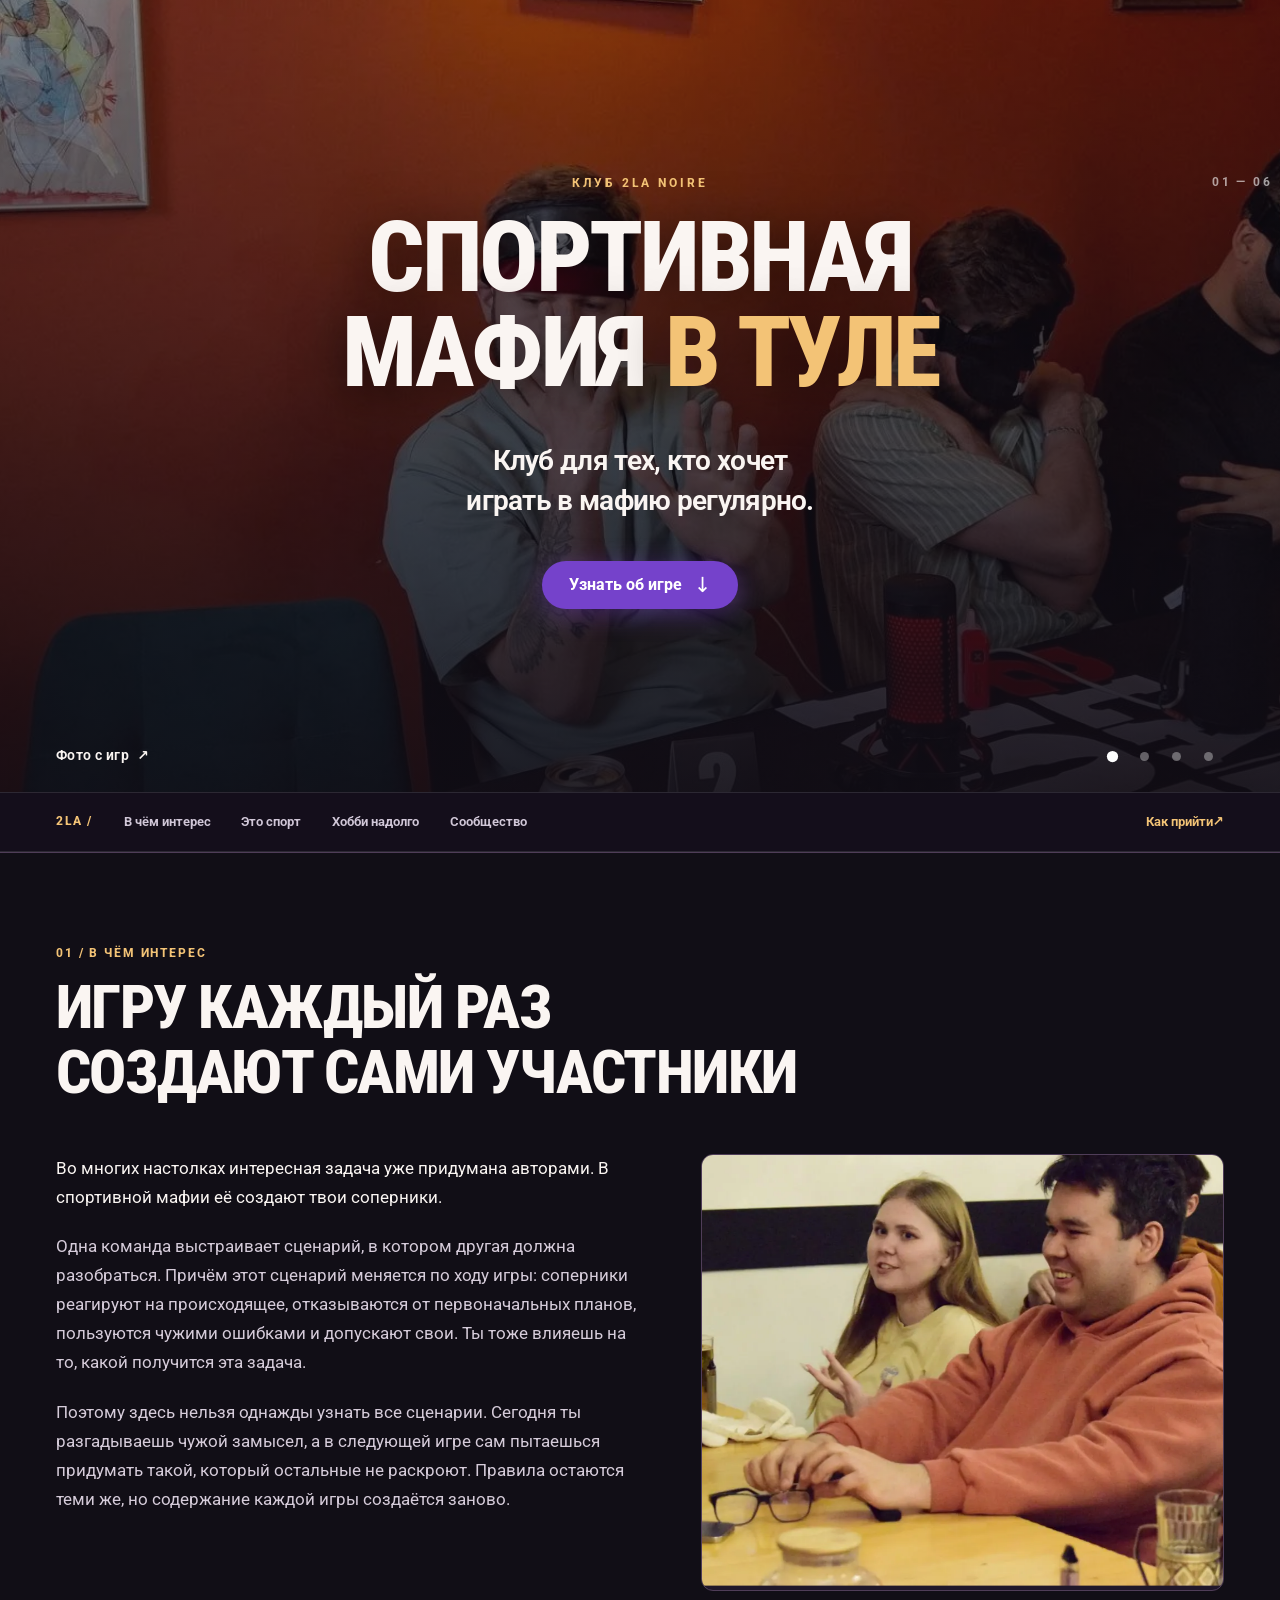
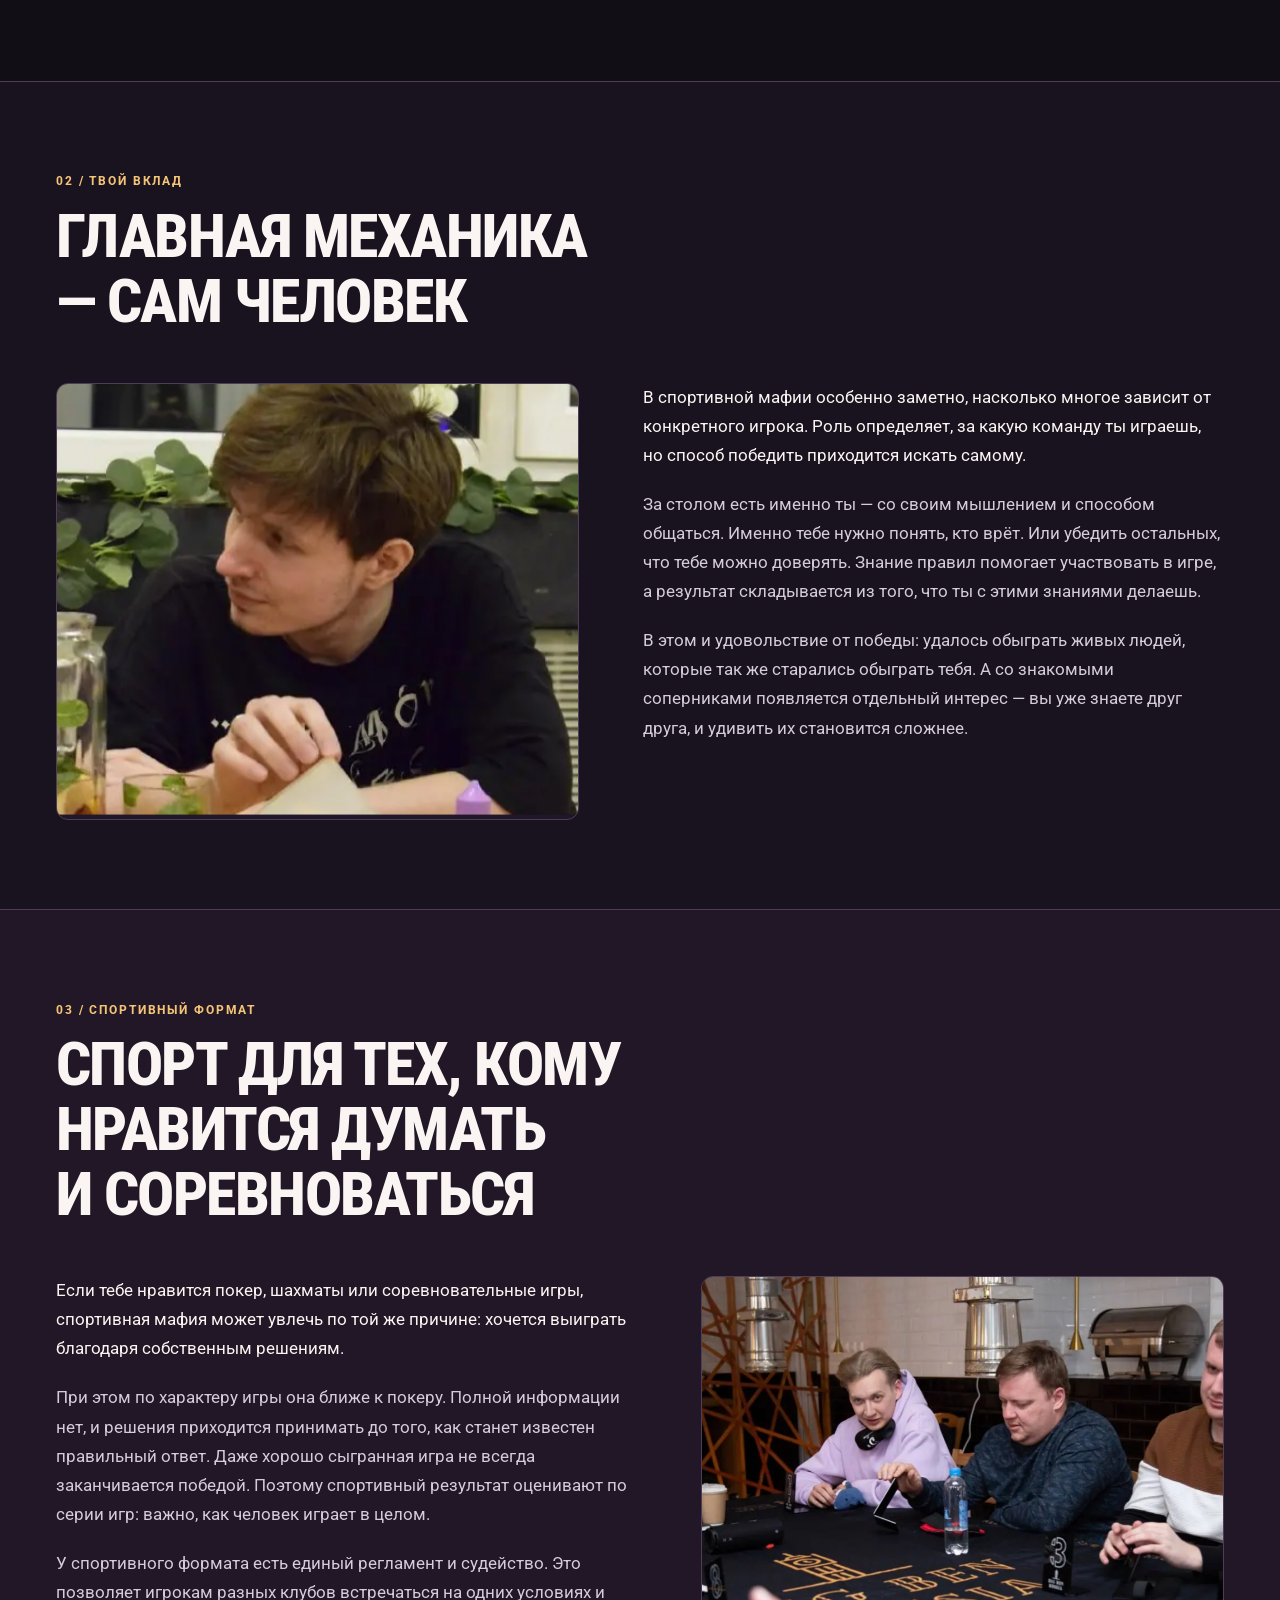
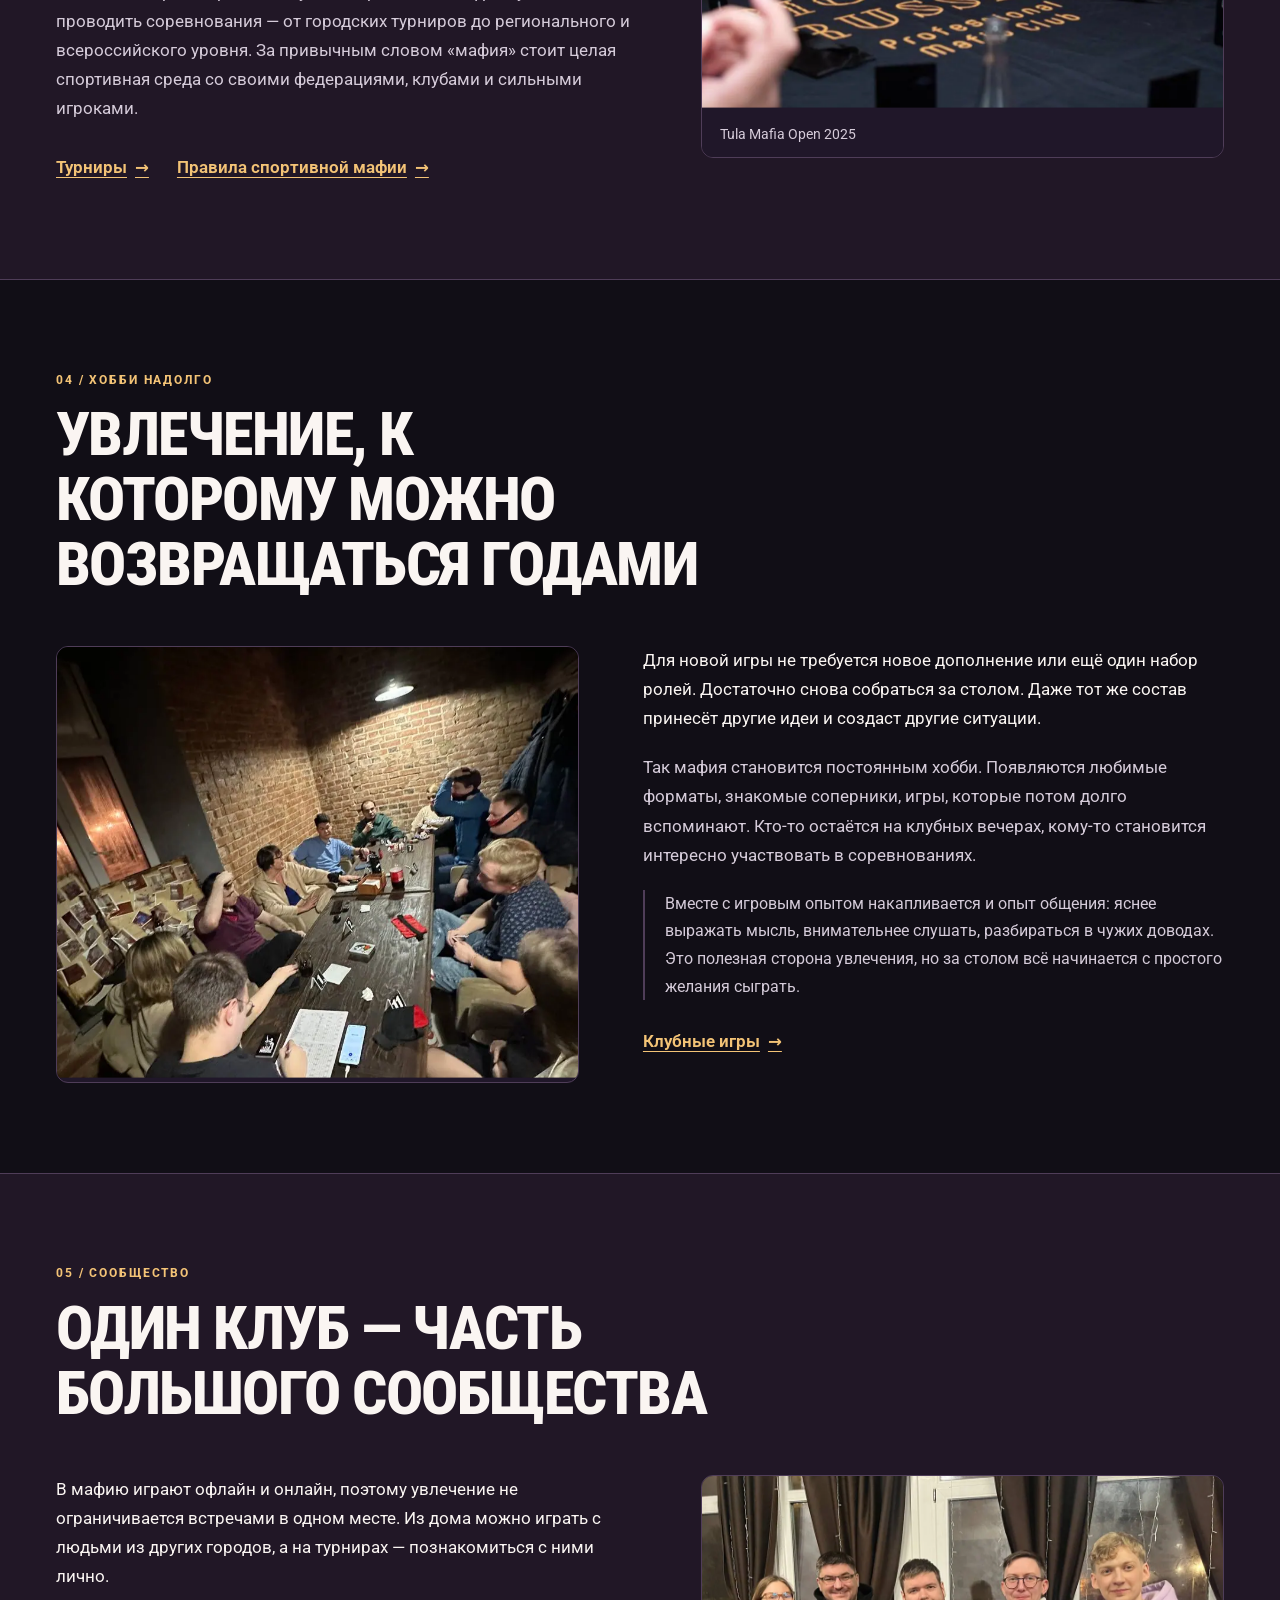
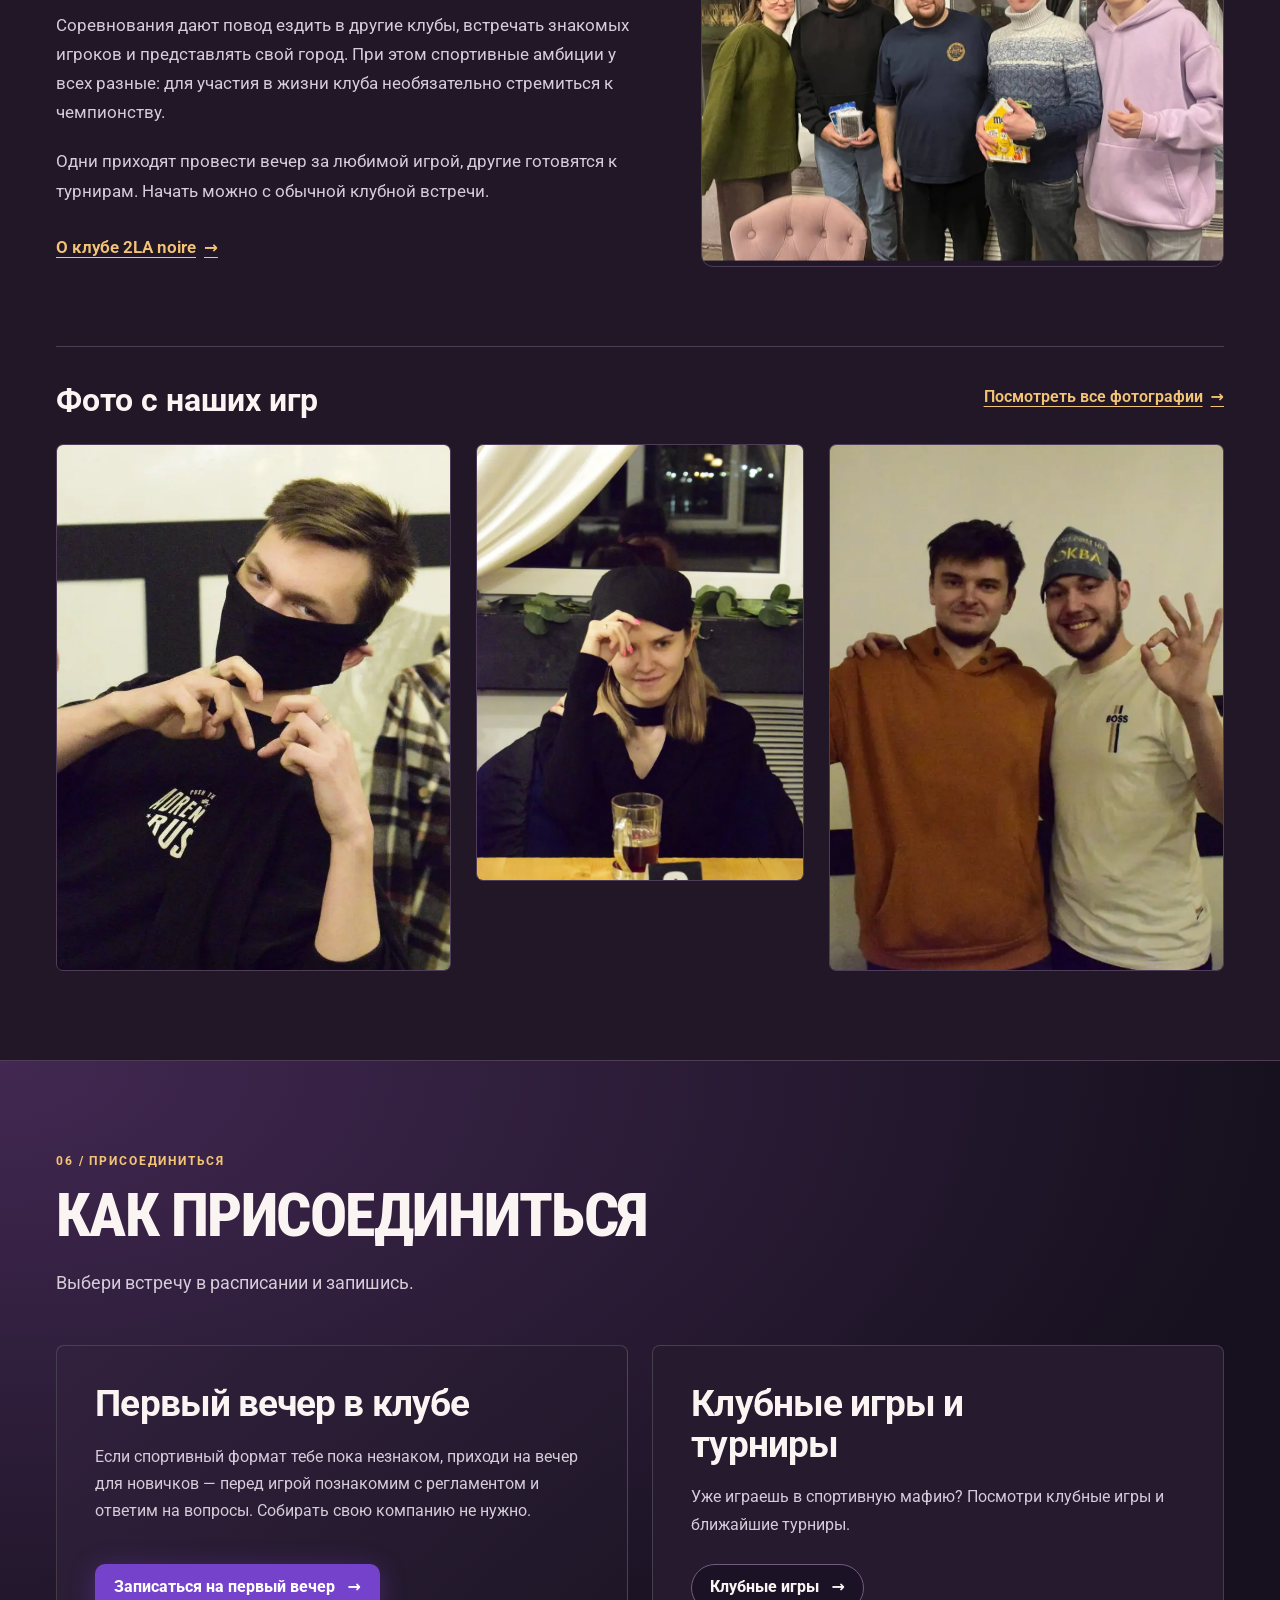
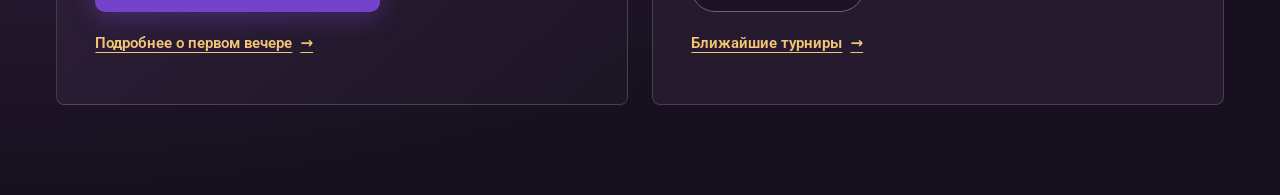
==== index.html @ 6f942c2f "Интегрировать согласованный рассказ о спортивной мафии на главную" ====
<!doctype html>
<html lang="ru">
<head>
  <meta charset="utf-8">
  <meta name="viewport" content="width=device-width, initial-scale=1">
  <title>Спортивная мафия в Туле — клуб 2LA noire</title>
  <meta name="description" content="Спортивная мафия как интеллектуальный спорт и хобби. Клуб 2LA noire в Туле: игры, турниры, сообщество и первая встреча.">
  <link rel="canonical" href="https://2lamafia.ru/">
  <meta property="og:type" content="website">
  <meta property="og:locale" content="ru_RU">
  <meta property="og:site_name" content="2LA noire">
  <meta property="og:title" content="Спортивная мафия в Туле — клуб 2LA noire">
  <meta property="og:description" content="Клуб 2LA noire: почему спортивная мафия увлекает надолго, как устроены соревнования и как присоединиться.">
  <meta property="og:url" content="https://2lamafia.ru/">
  <meta property="og:image" content="https://2lamafia.ru/img/evenings/share.jpg">
  <meta property="og:image:width" content="1200">
  <meta property="og:image:height" content="630">
  <meta property="og:image:alt" content="Спортивная мафия в Туле — клуб 2LA noire">
  <meta name="twitter:card" content="summary_large_image">
  <script type="application/ld+json">{"@context":"https://schema.org","@type":"SportsOrganization","name":"2LA noire","alternateName":"Школа спортивной мафии, Тула","url":"https://2lamafia.ru/","logo":"https://2lamafia.ru/img/logo-original.jpg","sport":"Спортивная мафия","areaServed":"Тула","address":{"@type":"PostalAddress","addressLocality":"Тула","streetAddress":"Пушкинский проезд, 4А","addressCountry":"RU"},"sameAs":["https://vk.com/2lanoiremafia","https://t.me/mafiatulasport"]}</script>
  <link rel="icon" href="/img/favicon.png" type="image/png">
  <link rel="apple-touch-icon" href="/img/apple-touch-icon.png">
  <link rel="stylesheet" href="/site.css">
  <script src="/welcome.js" defer></script>
  <script src="/cms.js" defer></script>
  <script src="/account.js" defer></script>
  <script src="/home.js" defer></script>
</head>
<body id="top" class="home-story">
  <!-- include: header -->
  <main id="content" data-editorial>
    <section class="hero" data-motion-hero>
      <div class="hero-visual" id="hero-photos" role="region" aria-label="Фотографии клуба">
        <figure class="hero-slide is-active">
          <img src="/img/evenings/night.webp" srcset="/img/evenings/night-640.webp 640w, /img/evenings/night.webp 1280w" sizes="(max-width: 1380px) 90vw, 1268px" alt="Игроки в масках за столом 2LA noire" width="1280" height="960" fetchpriority="high">
        </figure>
        <figure class="hero-slide">
          <img src="/img/evenings/discussion.webp" alt="Игроки слушают речь за столом" width="960" height="1280" loading="lazy" decoding="async">
        </figure>
        <figure class="hero-slide">
          <img src="/img/evenings/players.webp" alt="Участники игрового вечера 2LA noire" width="960" height="1280" loading="lazy" decoding="async">
        </figure>
        <figure class="hero-slide">
          <img src="/img/evenings/table.webp" alt="Участники клуба за игровым столом" width="960" height="1280" loading="lazy" decoding="async">
        </figure>
      </div>
      <div class="section-inner hero-layout">
        <div class="hero-copy"><span class="hero-decor" aria-hidden="true">01 — 06</span>
          <p class="eyebrow">Клуб 2LA noire</p>
          <h1>Спортивная<br>мафия <span>в&nbsp;Туле</span></h1>
          <p class="hero-lead">Клуб для тех, кто хочет играть в мафию регулярно.</p>
          <div class="hero-actions">
            <a class="primary-button" href="#about">Узнать об игре <span class="button-arrow" aria-hidden="true">↓</span></a>
          </div>
        </div>
      </div>
      <div class="hero-footer">
        <a class="hero-photo-link" href="/foto/">Фото с игр <span aria-hidden="true">↗</span></a>
        <div class="hero-dots" role="group" aria-label="Смена фото" aria-controls="hero-photos"><button type="button" aria-label="Фото 1 из 4" aria-current="true"></button><button type="button" aria-label="Фото 2 из 4"></button><button type="button" aria-label="Фото 3 из 4"></button><button type="button" aria-label="Фото 4 из 4"></button></div>
      </div>
    </section>
    <nav class="chapter-nav" aria-label="Разделы главной страницы">
      <div class="chapter-nav-inner">
        <span class="chapter-nav-brand" aria-hidden="true">2LA /</span>
        <a href="#about">В чём интерес</a>
        <a href="#sport">Это спорт</a>
        <a href="#whats-next">Хобби надолго</a>
        <a href="#club-place">Сообщество</a>
        <a class="chapter-nav-join" href="#schedule">Как прийти <span aria-hidden="true">↗</span></a>
      </div>
      <span class="chapter-progress" aria-hidden="true"></span>
    </nav>
    <section class="section story-section game-intro" data-motion-section id="about" aria-labelledby="about-title">
      <div class="section-inner">
        <header class="story-heading">
          <p class="section-kicker">01 / В чём интерес</p>
          <h2 id="about-title">Игру каждый раз создают сами участники</h2>
        </header>
        <div class="story-layout">
          <div class="story-copy">
            <p>Во многих настолках интересная задача уже придумана авторами. В спортивной мафии её создают твои соперники.</p>
            <p>Одна команда выстраивает сценарий, в котором другая должна разобраться. Причём этот сценарий меняется по ходу игры: соперники реагируют на происходящее, отказываются от первоначальных планов, пользуются чужими ошибками и допускают свои. Ты тоже влияешь на то, какой получится эта задача.</p>
            <p>Поэтому здесь нельзя однажды узнать все сценарии. Сегодня ты разгадываешь чужой замысел, а в следующей игре сам пытаешься придумать такой, который остальные не раскроют. Правила остаются теми же, но содержание каждой игры создаётся заново.</p>
          </div>
          <figure class="story-photo motion-photo">
            <img src="/img/evenings/club-07.webp" alt="Двое игроков обсуждают происходящее за столом" width="1280" height="853" loading="lazy" decoding="async">
          </figure>
        </div>
      </div>
    </section>

    <section class="section story-section story-player" data-motion-section id="player" aria-labelledby="player-title">
      <div class="section-inner">
        <header class="story-heading">
          <p class="section-kicker">02 / Твой вклад</p>
          <h2 id="player-title">Главная механика — сам человек</h2>
        </header>
        <div class="story-layout story-reverse">
          <div class="story-copy">
            <p>В спортивной мафии особенно заметно, насколько многое зависит от конкретного игрока. Роль определяет, за какую команду ты играешь, но способ победить приходится искать самому.</p>
            <p>За столом есть именно ты — со своим мышлением и способом общаться. Именно тебе нужно понять, кто врёт. Или убедить остальных, что тебе можно доверять. Знание правил помогает участвовать в игре, а результат складывается из того, что ты с этими знаниями делаешь.</p>
            <p>В этом и удовольствие от победы: удалось обыграть живых людей, которые так же старались обыграть тебя. А со знакомыми соперниками появляется отдельный интерес — вы уже знаете друг друга, и удивить их становится сложнее.</p>
          </div>
          <figure class="story-photo story-portrait motion-photo">
            <img src="/img/evenings/club-06.webp" alt="Игрок с карточкой за игровым столом" width="533" height="800" loading="lazy" decoding="async">
          </figure>
        </div>
      </div>
    </section>

    <section class="section story-section sport-intro" data-motion-section id="sport" aria-labelledby="sport-title">
      <div class="section-inner">
        <header class="story-heading">
          <p class="section-kicker">03 / Спортивный формат</p>
          <h2 id="sport-title">Спорт для тех, кому нравится думать и соревноваться</h2>
        </header>
        <div class="story-layout">
          <div class="story-copy">
            <p>Если тебе нравится покер, шахматы или соревновательные игры, спортивная мафия может увлечь по той же причине: хочется выиграть благодаря собственным решениям.</p>
            <p>При этом по характеру игры она ближе к покеру. Полной информации нет, и решения приходится принимать до того, как станет известен правильный ответ. Даже хорошо сыгранная игра не всегда заканчивается победой. Поэтому спортивный результат оценивают по серии игр: важно, как человек играет в целом.</p>
            <p>У спортивного формата есть единый регламент и судейство. Это позволяет игрокам разных клубов встречаться на одних условиях и проводить соревнования — от городских турниров до регионального и всероссийского уровня. За привычным словом «мафия» стоит целая спортивная среда со своими федерациями, клубами и сильными игроками.</p>
            <div class="story-links">
              <a class="text-link" href="/turniry/">Турниры <span aria-hidden="true">→</span></a>
              <a class="text-link" href="/pravila/">Правила спортивной мафии <span aria-hidden="true">→</span></a>
            </div>
          </div>
          <figure class="story-photo story-tournament motion-photo">
            <img src="/img/evenings/club-03.webp" alt="Участники турнира Tula Mafia Open 2025 за игровым столом" width="1280" height="847" loading="lazy" decoding="async">
            <figcaption>Tula Mafia Open 2025</figcaption>
          </figure>
        </div>
      </div>
    </section>

    <section class="section story-section club-section" data-motion-section id="whats-next" aria-labelledby="hobby-title">
      <div class="section-inner">
        <header class="story-heading">
          <p class="section-kicker">04 / Хобби надолго</p>
          <h2 id="hobby-title">Увлечение, к которому можно возвращаться годами</h2>
        </header>
        <div class="story-layout story-reverse">
          <div class="story-copy">
            <p>Для новой игры не требуется новое дополнение или ещё один набор ролей. Достаточно снова собраться за столом. Даже тот же состав принесёт другие идеи и создаст другие ситуации.</p>
            <p>Так мафия становится постоянным хобби. Появляются любимые форматы, знакомые соперники, игры, которые потом долго вспоминают. Кто-то остаётся на клубных вечерах, кому-то становится интересно участвовать в соревнованиях.</p>
            <p class="story-aside">Вместе с игровым опытом накапливается и опыт общения: яснее выражать мысль, внимательнее слушать, разбираться в чужих доводах. Это полезная сторона увлечения, но за столом всё начинается с простого желания сыграть.</p>
            <a class="text-link" href="/klubnye-igry/">Клубные игры <span aria-hidden="true">→</span></a>
          </div>
          <figure class="story-photo motion-photo">
            <img src="/img/evenings/club-05.webp" alt="Участники клуба за длинным игровым столом" width="960" height="1280" loading="lazy" decoding="async">
          </figure>
        </div>
      </div>
    </section>

    <section class="section story-section club-place" data-motion-section id="club-place" aria-labelledby="community-title">
      <div class="section-inner">
        <header class="story-heading">
          <p class="section-kicker">05 / Сообщество</p>
          <h2 id="community-title">Один клуб — часть большого сообщества</h2>
        </header>
        <div class="story-layout">
          <div class="story-copy">
            <p>В мафию играют офлайн и онлайн, поэтому увлечение не ограничивается встречами в одном месте. Из дома можно играть с людьми из других городов, а на турнирах — познакомиться с ними лично.</p>
            <p>Соревнования дают повод ездить в другие клубы, встречать знакомых игроков и представлять свой город. При этом спортивные амбиции у всех разные: для участия в жизни клуба необязательно стремиться к чемпионству.</p>
            <p>Одни приходят провести вечер за любимой игрой, другие готовятся к турнирам. Начать можно с обычной клубной встречи.</p>
            <a class="text-link" href="/club/">О клубе 2LA noire <span aria-hidden="true">→</span></a>
          </div>
          <figure class="story-photo story-group motion-photo">
            <img src="/img/evenings/club-14.webp" alt="Общее фото участников клуба" width="1280" height="960" loading="lazy" decoding="async">
          </figure>
        </div>
        <div class="home-gallery story-gallery" id="gallery">
          <div class="gallery-heading">
            <h3>Фото с наших игр</h3>
            <a class="text-link" href="/foto/">Посмотреть все фотографии <span aria-hidden="true">→</span></a>
          </div>
          <div class="gallery-preview editorial-gallery">
            <a href="/foto/" class="photo photo-preview"><img src="/img/evenings/club-04.webp" width="852" height="964" loading="lazy" decoding="async" alt="Игрок показывает сердце руками за игровым столом"></a>
            <a href="/foto/" class="photo photo-preview"><img src="/img/evenings/club-08.webp" width="853" height="1280" loading="lazy" decoding="async" alt="Участница приподнимает игровую маску"></a>
            <a href="/foto/" class="photo photo-preview"><img src="/img/evenings/club-13.webp" width="1280" height="853" loading="lazy" decoding="async" alt="Двое участников клуба после игры"></a>
          </div>
        </div>
      </div>
    </section>

    <section class="section story-section first-visit story-join" data-motion-section id="schedule" aria-labelledby="join-title">
      <div class="section-inner" id="join">
        <header class="story-heading">
          <p class="section-kicker">06 / Присоединиться</p>
          <h2 id="join-title">Как присоединиться</h2>
          <p class="story-join-intro">Выбери встречу в расписании и запишись.</p>
        </header>
        <div class="player-paths story-join-paths">
          <div id="newcomers">
            <h3>Первый вечер в клубе</h3>
            <p>Если спортивный формат тебе пока незнаком, приходи на вечер для новичков — перед игрой познакомим с регламентом и ответим на вопросы. Собирать свою компанию не нужно.</p>
            <a class="primary-button" href="/igry/#join">Записаться на первый вечер <span aria-hidden="true">→</span></a>
            <a class="text-link" href="/novichkam/">Подробнее о первом вечере <span aria-hidden="true">→</span></a>
          </div>
          <div>
            <h3>Клубные игры и турниры</h3>
            <p>Уже играешь в спортивную мафию? Посмотри клубные игры и ближайшие турниры.</p>
            <a class="secondary-button" href="/klubnye-igry/">Клубные игры <span aria-hidden="true">→</span></a>
            <a class="text-link" href="/turniry/">Ближайшие турниры <span aria-hidden="true">→</span></a>
          </div>
        </div>
      </div>
    </section>
  </main>
  <!-- include: footer -->
</body>
</html>
---- site.css ----
@font-face {
  font-family: Roboto;
  src: url("/fonts/roboto.woff2") format("woff2");
  font-style: normal;
  font-weight: 100 900;
  font-stretch: 75% 100%;
  font-display: swap;
}
:root {
  color-scheme: dark;
  --font: Roboto, system-ui, -apple-system, "Segoe UI", sans-serif;
  --ink: #100d15;
  --ink-raised: #17111f;
  --surface: #201729;
  --text: #faf5f2;
  --muted: #d5cbd9;
  --faint: #c2b4c9;
  --line: #4f3d58;
  --accent: #7542cb;
  --accent-hot: #824ad9;
  --link: #f3c376;
  --on-accent: #fff;
  --violet-light: #c7a4fb;
  --gutter: clamp(20px, 5vw, 56px);
}

* { box-sizing: border-box; }
html { background: var(--ink); scroll-behavior: smooth; }
body { margin: 0; color: var(--text); font: 1rem/1.55 var(--font); }
a { color: inherit; text-decoration: none; }
button, input, select, textarea { font: inherit; }
img { display: block; max-width: 100%; }
[hidden] { display: none !important; }
:focus-visible { outline: 3px solid var(--link); outline-offset: 4px; }
:target { scroll-margin-top: 24px; }
.skip-link { position: fixed; top: 10px; left: 10px; z-index: 50; padding: 10px 16px; background: var(--text); color: var(--ink); transform: translateY(-150%); }
.skip-link:focus { transform: translateY(0); }
.analytics-pixel { position: absolute; left: -9999px; }

.section-inner, .header-inner { width: 100%; max-width: 1380px; margin: 0 auto; padding-inline: var(--gutter); }
.section { padding: clamp(52px, 7.3vw, 104px) 0; border-top: 1px solid var(--line); }
.eyebrow { margin: 0 0 15px; color: var(--link); font-size: .78rem; font-weight: 750; letter-spacing: .13em; text-transform: uppercase; }
.section h2, .page-opening h1 {
  margin: 0;
  font-size: clamp(2rem, 5.5vw, 4.8rem);
  font-stretch: 80%;
  font-weight: 820;
  line-height: .99;
  letter-spacing: -.025em;
  text-transform: uppercase;
  text-wrap: balance;
}
.section-copy { color: var(--muted); max-width: 55ch; margin: 20px 0 24px; line-height: 1.65; }

.site-header { border-bottom: 1px solid #2a1e31; background: #110d16; }
.header-inner { display: flex; align-items: center; justify-content: space-between; gap: 20px; min-height: 74px; }
.brand { display: inline-flex; align-items: center; gap: 10px; min-width: max-content; }
.brand-mark { display: grid; place-items: center; width: 44px; height: 58px; }
.brand-logo { width: 38px; height: 56px; object-fit: contain; mix-blend-mode: screen; }
.brand-name { font-size: 1.35rem; font-stretch: 82%; font-weight: 820; letter-spacing: -.035em; }
.brand-name em { color: var(--muted); font-style: normal; font-weight: 450; }
.main-nav, .header-actions, .account { display: flex; align-items: center; gap: clamp(10px, 1.9vw, 26px); }
.main-nav a, .footer-inner nav a { color: var(--muted); font-size: .9rem; }
.main-nav a:hover, .footer-inner nav a:hover { color: var(--text); text-decoration: underline; text-underline-offset: .25em; }
.header-cta, .account a { display: inline-flex; align-items: center; justify-content: center; min-height: 44px; padding: 0 13px; border: 1px solid var(--line); border-radius: 8px; font-weight: 680; font-size: .86rem; white-space: nowrap; }
.header-cta { color: var(--violet-light); border-color: #56387b; background: #29183e; }
.main-nav a[aria-current] { color: var(--text); text-decoration: underline; text-underline-offset: .28em; }
.account { gap: 8px; }
.account a:hover, .header-cta:hover { border-color: var(--accent); }

.hero {
  overflow: clip;
  padding: clamp(46px, 7vw, 102px) 0 clamp(22px, 4vw, 58px);
  background:
    radial-gradient(ellipse at 4% 19%, #80603466, transparent 45%),
    radial-gradient(ellipse at 88% 49%, #59309c8c, transparent 54%),
    linear-gradient(180deg, #100c15 0%, #191121 68%, var(--ink) 100%);
}
.hero-layout { display: grid; gap: clamp(36px, 5.3vw, 76px); grid-template-columns: minmax(0, 1fr); }
.hero-copy { text-align: center; }
.hero .eyebrow { margin-bottom: clamp(10px, 1.6vw, 19px); }
.hero h1 {
  margin: 0;
  font-size: clamp(2.45rem, 8.8vw, 7.65rem);
  font-stretch: 75%;
  font-weight: 850;
  line-height: .91;
  letter-spacing: -.022em;
  text-transform: uppercase;
}
.hero h1 span { color: var(--link); }
.hero-lead { max-width: 47ch; margin: clamp(16px, 2.1vw, 27px) auto 0; color: var(--muted); font-size: clamp(1rem, 1.7vw, 1.31rem); }
.hero-actions { display: flex; justify-content: center; align-items: center; flex-wrap: wrap; gap: 10px 14px; margin-top: clamp(19px, 2.6vw, 33px); }
.hero-visual {
  min-width: 0;
  overflow: hidden;
  border: 1px solid #806597;
  border-radius: clamp(18px, 3.5vw, 42px);
  box-shadow: 0 0 clamp(20px, 5vw, 64px) #944af557, 0 18px 55px #0008;
  background: var(--surface);
}
.hero-slide { margin: 0; overflow: hidden; background: var(--surface); }
.hero-slide img { width: 100%; height: auto; aspect-ratio: 2.36; object-fit: cover; object-position: center 68%; }
.hero-slide:nth-child(2) img { object-position: center 45%; }
.hero-slide:nth-child(3) img { object-position: center 41%; }
.hero-slide:nth-child(4) img { object-position: center 57%; }
@media (prefers-reduced-motion: no-preference) {
  .hero-copy, .hero-visual { animation: hero-appear .56s ease-out both; }
  .hero-visual { animation-delay: .06s; }
  .hero-slide:not(:first-child) img { animation: photo-appear .32s ease-out both; }
  .photo img { transition: transform .3s ease-out; }
  .primary-button, .secondary-button,   .button-arrow { transition: transform .18s ease-out; }
  .primary-button:hover .button-arrow { transform: translateX(4px); }
}
@keyframes photo-appear {
  from { opacity: .55; transform: scale(1.025); }
  to { opacity: 1; transform: none; }
}
@keyframes hero-appear {
  from { opacity: .45; transform: translateY(8px); }
  to { opacity: 1; transform: none; }
}

.primary-button, .secondary-button { display: inline-flex; align-items: center; justify-content: space-between; gap: 12px; min-height: 48px; padding: 11px 18px; border: 1px solid transparent; border-radius: 10px; font-weight: 750; line-height: 1.3; }
.primary-button { background: var(--accent); color: var(--on-accent); box-shadow: 0 5px 26px #8748e25c; }
.primary-button:hover { background: var(--accent-hot); }
.secondary-button { border-color: #735b81; color: var(--text); background: #160f22a8; }
.secondary-button:hover { border-color: var(--link); }
.button-arrow { font-size: 1.3em; font-weight: 500; line-height: 1; }
.text-link, .faq-list p a { color: var(--link); text-decoration: underline; text-underline-offset: .24em; }
.text-link { display: inline-flex; align-items: center; gap: 8px; min-height: 44px; font-weight: 630; }

.first-visit { background: radial-gradient(ellipse at 80% 5%, #392348, transparent 67%), var(--ink-raised); }
.first-visit-photo {
  display: grid;
  place-items: center;
  margin: clamp(24px, 4vw, 48px) 0 0;
  border-radius: clamp(16px, 3vw, 30px);
  background: radial-gradient(ellipse at center, #583447, var(--ink));
}
.first-visit-photo img { width: auto; height: auto; max-height: min(560px, 105vw); border-radius: 14px; }
.first-visit-link { margin-top: 20px; }
.section-heading { display: grid; grid-template-columns: 1fr 1fr; gap: 24px 48px; align-items: end; }
.section-heading > p, .section-heading #newcomers-copy { color: var(--muted); max-width: 48ch; margin: 0; }
.steps { list-style: none; display: grid; grid-template-columns: repeat(3, 1fr); gap: 24px; margin: 31px 0 0; padding: 0; }
.steps li { border-top: 1px solid var(--line); padding: 18px 12px 0 0; }
.step-time { color: var(--link); font-size: clamp(1.35rem, 3vw, 2.6rem); font-weight: 810; line-height: 1.05; letter-spacing: -.05em; font-variant-numeric: tabular-nums; }
.steps h3, .audience h3 { margin: 8px 0; font-size: 1.17rem; line-height: 1.3; }
.steps p, .audience p { color: var(--muted); margin: 0; }

.about-layout, .place-layout, .rating-layout, .faq-layout { display: grid; grid-template-columns: minmax(0, 1fr) minmax(0, 1fr); align-items: start; gap: 32px clamp(30px, 6vw, 85px); }
.game-intro { background: radial-gradient(ellipse at 96% 8%, #402365, transparent 68%), var(--ink-raised); }
.game-intro h2 { color: var(--link); }
.audience { min-width: 0; padding: clamp(18px, 3vw, 36px); border: 1px solid var(--line); border-radius: 24px; background: #181021b8; }
.audience h3 { margin: 0 0 12px; }
.benefit-grid { margin-top: 22px; display: grid; gap: 14px; }
.benefit-grid article { border-top: 1px solid var(--line); padding-top: 14px; }
.benefit-grid h4 { margin: 0 0 4px; }
.game-stages { list-style: none; margin: 16px 0 0; padding: 0; display: grid; gap: 10px; }
.game-stages li { position: relative; display: grid; gap: 2px; padding: 10px 0 10px 18px; border-left: 1px solid var(--line); }
.game-stages li::before { content: ""; position: absolute; inset: 17px auto auto -4px; width: 7px; height: 7px; border-radius: 50%; background: var(--link); }
.game-stages strong { font-size: .95rem; }
.game-stages span { color: var(--muted); font-size: .9rem; }
.audience .culture-copy { margin-top: 15px; }

.gallery-section { background: radial-gradient(ellipse at 18% 0%, #44305e, transparent 65%), var(--ink); }
.gallery-heading { display: flex; flex-wrap: wrap; align-items: end; justify-content: space-between; gap: 12px 20px; margin-bottom: 25px; }
.gallery-heading h2, .gallery-heading h1 { max-width: 19ch; }
.photo-grid > .photo { aspect-ratio: 4 / 3; }
.photo-grid { display: grid; grid-template-columns: repeat(3, minmax(0, 1fr)); gap: 12px; }
.photo { position: relative; display: block; aspect-ratio: 4 / 5; overflow: hidden; border: 1px solid var(--line); border-radius: 13px; background: var(--surface); cursor: zoom-in; }
.photo img { width: 100%; height: 100%; object-fit: cover; object-position: center 46%; }
.photo:hover img, .photo:focus-visible img { transform: scale(1.045); }
.photo-dialog { width: min(95vw, 960px); max-height: 92vh; max-height: 92dvh; margin: auto; padding: 14px; border: 1px solid var(--line); border-radius: 16px; color: var(--text); background: var(--ink-raised); }
.photo-dialog[open] { display: grid; grid-template-columns: 44px minmax(0, 1fr) 44px; align-items: center; gap: 5px; }
.photo-dialog::backdrop { background: #29212be0; }
.photo-dialog figure { margin: 0; }
.photo-dialog img { width: 100%; height: min(69vh, 690px); height: min(69dvh, 690px); object-fit: contain; }
.photo-dialog figcaption { text-align: center; color: var(--muted); padding: 8px 3px; font-size: .9rem; }
.photo-dialog form { grid-column: 1 / -1; justify-self: end; }
.photo-dialog button { display: grid; place-items: center; min-width: 44px; min-height: 44px; border: 1px solid var(--line); border-radius: 9px; color: var(--text); background: var(--surface); cursor: pointer; font-size: 1.7rem; line-height: 1; }

.place { background: var(--ink-raised); }
.place-layout { grid-template-columns: minmax(0, 1fr); }
.rating-board { min-width: 0; }
.rating-table { width: 100%; border-collapse: collapse; font-size: .94rem; }
.rating-table caption { text-align: left; font-weight: 730; margin-bottom: 9px; }
.rating-table th, .rating-table td { text-align: left; padding: 8px 9px; border-bottom: 1px solid var(--line); overflow-wrap: anywhere; }
.rating-table th { color: var(--muted); font-size: .82rem; }
.rating-table td:not(:nth-child(2)) { font-variant-numeric: tabular-nums; }
.rating-table td:first-child { color: var(--link); }
.faq-list summary { cursor: pointer; }
.faq { background: var(--ink-raised); }
.faq-list details { border-bottom: 1px solid var(--line); }
.faq-list summary { padding: 13px 0; font-weight: 680; }
.faq-list p { margin: 0 0 15px; color: var(--muted); }

footer { border-top: 1px solid var(--line); }
.footer-inner { display: flex; align-items: center; justify-content: space-between; gap: 12px 24px; padding-block: 25px; }
.footer-inner nav { display: flex; flex-wrap: wrap; gap: 12px 24px; }
.footer-inner p { color: var(--muted); margin: 0; }

@media (min-width: 1241px) {
  .site-header { position: sticky; top: 0; z-index: 10; background: #110d16ed; backdrop-filter: blur(10px); }
  :target { scroll-margin-top: 94px; }
}
@media (max-width: 1240px) {
  .header-inner { flex-wrap: wrap; gap: 0 12px; padding-block: 10px 4px; }
  .header-inner .main-nav { order: 3; width: 100%; justify-content: flex-start; flex-wrap: wrap; gap: 0 18px; }
  .header-inner .main-nav a { display: inline-flex; align-items: center; min-height: 44px; }
}
@media (max-width: 760px) {
  .hero-layout, .section-heading, .about-layout, .place-layout, .rating-layout, .faq-layout { grid-template-columns: minmax(0, 1fr); }
  .hero-slide img { aspect-ratio: 1.56; }
  .photo-grid { grid-template-columns: repeat(2, minmax(0, 1fr)); gap: 8px; }
  .steps { grid-template-columns: minmax(0, 1fr); gap: 18px; margin-top: 25px; }
  .footer-inner { align-items: flex-start; flex-wrap: wrap; }
}
@media (max-width: 440px) {
  .header-cta { display: none; }
  .header-inner .main-nav a { font-size: .85rem; }
  .header-inner .main-nav { column-gap: clamp(8px, 3.2vw, 14px); }
  .photo-dialog { padding: 8px; }
  .photo-dialog[open] { grid-template-columns: 44px minmax(0, 1fr) 44px; }
}
@media (prefers-reduced-motion: reduce) {
  html { scroll-behavior: auto; }
}

.rating-toggle { margin-top: 12px; padding: 7px 0; min-height: 44px; border: 0; background: transparent; color: var(--link); font-weight: 650; cursor: pointer; text-decoration: underline; text-underline-offset: .23em; }

.page-opening { border-top: 0; padding-top: clamp(34px, 6.5vw, 94px); }
#rating.page-opening { background: radial-gradient(ellipse at 14% 8%, #3f2659, transparent 64%); }
.page-cta .primary-button { margin-top: 20px; }
.page-cta { background: radial-gradient(ellipse at 5% 80%, #4a2d67, transparent 70%), var(--ink-raised); }
.next-evening { padding-block: clamp(28px, 4vw, 52px); background: var(--surface); }
.evening-layout { display: grid; grid-template-columns: minmax(0, 1.1fr) minmax(0, .75fr) auto; align-items: center; gap: 14px 25px; }
.next-evening h2 { font-size: clamp(1.5rem, 3vw, 2.5rem); }
.evening-layout .primary-button { grid-column: -2 / -1; justify-self: end; }
.next-evening-date { color: var(--muted); font-size: 1.1rem; }
.gallery-preview {
  display: grid;
  grid-template-columns: repeat(3, minmax(0, 1fr));
  align-items: start;
  gap: clamp(12px, 2.4vw, 30px);
}
.photo-preview { aspect-ratio: 3 / 4; border-radius: clamp(16px, 2.2vw, 28px); cursor: pointer; }
.photo-preview img { object-position: center 46%; }
.home-gallery { background: radial-gradient(ellipse at 35% 70%, #382147, transparent 68%), var(--ink); }
@media (max-width: 760px) {
  .evening-layout { grid-template-columns: minmax(0, 1fr); }
  .evening-layout .primary-button { grid-column: auto; justify-self: start; }
  .gallery-preview {
    grid-template-columns: none;
    grid-auto-flow: column;
    grid-auto-columns: 76%;
    overflow-x: auto;
    overscroll-behavior-inline: contain;
    scroll-snap-type: x proximity;
    padding: 4px 4px 12px;
    margin-inline: -4px;
  }
  .gallery-preview .photo-preview { scroll-snap-align: start; }
}

.player-paths { align-items: stretch; gap: clamp(14px, 2.5vw, 28px); }
.player-paths > div {
  display: flex;
  flex-direction: column;
  align-items: flex-start;
  padding: clamp(20px, 3.5vw, 42px);
  border: 1px solid var(--line);
  border-radius: 22px;
  background: linear-gradient(145deg, #2d1e3b, var(--ink-raised));
}
.player-paths h2 { font-size: clamp(1.65rem, 3.5vw, 3rem); text-wrap: wrap; }
.player-paths .secondary-button { margin-top: auto; }
.header-cta, .header-actions .account a, .footer-inner nav a {
  border-radius: 999px;
  padding-inline: 16px;
}
.footer-inner nav { gap: 8px; }
.footer-inner nav a {
  display: inline-flex;
  align-items: center;
  min-height: 44px;
  border: 1px solid var(--line);
  background: var(--ink-raised);
}
.footer-inner nav a:hover { border-color: var(--violet-light); }

.hero-layout { position: relative; isolation: isolate; min-height: clamp(490px, 58vw, 700px); align-content: center; }
.hero-copy { z-index: 1; padding: 38px 12px 88px; pointer-events: none; }
.hero-copy a { pointer-events: auto; }
.hero-visual { position: absolute; inset: 0 var(--gutter); display: grid; grid-template-rows: minmax(0, 1fr) auto; }
.hero-slide { position: relative; }
.hero-slide::after { content: ""; position: absolute; inset: 0; background: linear-gradient(#100d1578, #100d15c9); }
.hero-slide img { width: 100%; height: 100%; object-position: center 57%; }
.hero-lead { color: var(--text); }
.first-visit-photo { grid-template-columns: repeat(3, minmax(0, 1fr)); gap: clamp(6px, 2vw, 20px); background: none; }
.first-visit-photo img { width: 100%; max-height: none; }
@media (max-width: 480px) {
  .hero-layout { min-height: 440px; }
  .first-visit-photo img { border-radius: 8px; }
}

.club-section { background: radial-gradient(ellipse at 12% 8%, #3c2858, transparent 65%), var(--ink); }
.club-grid { display: grid; grid-template-columns: repeat(3, minmax(0, 1fr)); gap: 16px; margin-top: 24px; }
.club-grid article { padding: clamp(16px, 3vw, 28px); border: 1px solid var(--line); border-radius: 18px; background: var(--surface); }
.club-grid h2, .club-grid h3 { font-size: clamp(1.18rem, 2.2vw, 1.65rem); margin: 0; line-height: 1.18; }
.club-grid p { color: var(--muted); }
.club-event-photo { width: 100%; height: auto; border-radius: 12px; margin-top: 12px; }
@media (max-width: 760px) { .club-grid { grid-template-columns: minmax(0, 1fr); } }

.hero-scroll-row { flex-basis: 100%; }
.hero-scroll { display: inline-flex; align-items: center; gap: 8px; min-height: 44px; font-weight: 700; }
.hero-scroll span { color: var(--link); font-size: 1.18rem; }
.section .landing-section-title { margin-bottom: 22px; }
.club-feature { position: relative; margin: clamp(22px, 4vw, 44px) 0 0; overflow: hidden; border: 1px solid var(--line); border-radius: 22px; background: var(--surface); }
.club-feature img { width: 100%; height: auto; max-height: 520px; object-fit: cover; object-position: center 58%; }
.club-feature-full img { max-height: none; }
.club-feature figcaption { padding: 9px 16px; color: var(--muted); font-size: .9rem; }
@media (max-width: 540px) {
  .club-feature { border-radius: 14px; }
  .hero-scroll { font-size: .85rem; }
}

.agenda{margin-top:44px}.agenda h2{margin:0 0 18px}.agenda-list{display:grid;gap:14px;grid-template-columns:repeat(auto-fill,minmax(250px,1fr))}.agenda-card,.result-block{background:var(--surface);border:1px solid var(--line);border-radius:16px;padding:18px}.result-block{margin-bottom:12px}.agenda-card h3,.result-block h3{margin:0 0 6px;font-size:1.1rem}.agenda-meta{color:var(--muted);margin:0 0 8px;font-size:.92rem}.agenda-seats{margin:0 0 12px;font-weight:650}.result-block summary{cursor:pointer;font-weight:700}.result-block table{margin-top:12px}
.result-picture{display:block;margin-top:12px}.result-picture img{display:block;width:100%;max-width:540px;height:auto;margin:0 auto;border-radius:12px}
#evening-history{display:grid;gap:16px;grid-template-columns:repeat(auto-fill,minmax(min(100%,440px),1fr));align-items:start}#evening-history>h2{grid-column:1/-1;margin-bottom:0}#evening-history .result-block{margin:0}
#tournament-results .result-picture img{max-width:640px}

.club-preview {
  margin: 16px 0;
  padding: 12px 0;
  border-block: 1px solid var(--line);
  overflow-wrap: anywhere;
}
.club-preview h3 { font-size: .95rem; }
.club-preview p { margin: 6px 0 0; }
.club-preview .result-picture {
  display: grid;
  grid-template: minmax(0, 1fr) / minmax(0, 1fr);
  place-items: center;
  aspect-ratio: 1;
  overflow: hidden;
  border-radius: 12px;
  background: #271b36;
}
.club-preview .result-picture :is(img, svg) {
  width: 100%;
  height: 100%;
  max-width: 100%;
  min-height: 0;
  object-fit: cover;
  object-position: top center;
}

/* Hero as a full-width banner with photos that change by themselves (owner, 2026-11-13). */
.hero { position: relative; display: grid; align-items: center; min-height: clamp(520px, 88svh, 840px); padding: 0; overflow: clip; background: #100c15; }
.hero-visual { position: absolute; inset: 0; min-width: 0; border: 0; border-radius: 0; box-shadow: none; background: #100c15; overflow: hidden; display: block; }
.hero-slide { position: absolute; inset: 0; margin: 0; opacity: 0; transition: opacity 1.4s ease; }
.hero-slide.is-active { opacity: 1; }
.hero-slide::after { content: ""; position: absolute; inset: 0; background: linear-gradient(#100d1566, #100d15b8 55%, #100d15e6); }
.hero-slide img { position: absolute; inset: 0; width: 100%; height: 100%; aspect-ratio: auto; object-fit: cover; }
.hero-slide:not(:first-child) img { animation: none; }
.hero-layout { position: relative; z-index: 1; width: 100%; min-height: 0; padding: clamp(64px, 11vw, 120px) 0 clamp(96px, 12vw, 130px); }
.hero-copy { padding: 0 12px; }
.hero-footer { position: absolute; z-index: 2; inset: auto 0 0 0; display: flex; align-items: center; justify-content: space-between; gap: 12px; padding: 10px max(var(--gutter), 12px) 14px; }
.hero-photo-link { display: inline-flex; align-items: center; gap: 8px; min-height: 44px; color: var(--text); font-size: .86rem; font-weight: 640; }
.hero-photo-link:hover { text-decoration: underline; text-underline-offset: 3px; }
.hero-dots { display: flex; align-items: center; }
.hero-dots button { display: grid; place-items: center; width: 32px; height: 44px; padding: 0; background: none; border: 0; cursor: pointer; }
.hero-dots button::before { content: ""; width: 9px; height: 9px; border-radius: 50%; background: #ffffff59; transition: background-color .2s ease, transform .2s ease; }
.hero-dots button[aria-current="true"]::before { background: #fff; transform: scale(1.25); }
.hero-dots button:focus-visible { outline: 2px solid var(--link); outline-offset: -4px; border-radius: 8px; }
@media (prefers-reduced-motion: reduce) { .hero-slide { transition: none; } }
@media (max-width: 480px) { .hero { min-height: 480px; } }
.hero-lead { text-wrap: balance; }

/* Home: introduce the sport before inviting a new visitor to join. */
.hero h1 { font-size: clamp(2.4rem, 7.7vw, 6.8rem); line-height: .96; letter-spacing: -.035em; }
.hero-lead { max-width: 35ch; margin-top: clamp(22px, 3.2vw, 42px); font-size: clamp(1.3rem, 2.5vw, 2.05rem); font-weight: 640; letter-spacing: -.025em; }
.hero-note { margin: 8px auto 0; color: #eee7f0d6; font-size: clamp(.88rem, 1.3vw, 1.03rem); }
.hero-actions { margin-top: clamp(24px, 3.2vw, 42px); }
.hero-slide::after { background: linear-gradient(180deg, #100d157a 0%, #100d15b5 52%, #100d15e8 100%); }
.section-kicker { margin: 0 0 14px; color: var(--link); font-size: .78rem; letter-spacing: .15em; font-weight: 750; text-transform: uppercase; }
.sport-intro { background: #16111d; }
.sport-layout, .place-story { display: grid; grid-template-columns: minmax(0, 1fr) minmax(0, .9fr); align-items: center; gap: clamp(28px, 5vw, 88px); }
.sport-layout h2, .place-story h2 { max-width: 13ch; }
.sport-photo { margin: 0; overflow: hidden; border-radius: 22px; background: var(--surface); }
.sport-photo img { width: 100%; height: clamp(300px, 36vw, 520px); object-fit: cover; }
.sport-photo figcaption { padding: 10px 16px; font-size: .84rem; color: var(--muted); }
.club-intro { max-width: 72ch; }
.club-path-grid article { display: flex; flex-direction: column; align-items: flex-start; min-height: 285px; background: #21182c; }
.club-path-grid article p { flex: 1; }
.path-number { display: block; margin-bottom: 26px; color: var(--link); font-size: .85rem; font-weight: 750; letter-spacing: .1em; }
.club-place { background: #151019; }
.place-story > img { width: 100%; max-height: 520px; object-fit: cover; object-position: center 35%; border-radius: 22px; }
.place-address { margin: 20px 0 8px; font-weight: 660; }
.player-paths h3 { margin: 0; font-size: clamp(1.45rem, 3vw, 2.3rem); line-height: 1.1; letter-spacing: -.025em; }
.player-paths .section-copy { margin-top: 16px; }
.next-evening .section-kicker { margin-bottom: 10px; }
@media (max-width: 760px) {
  .sport-layout, .place-story { grid-template-columns: minmax(0, 1fr); }
  .sport-photo img { height: auto; max-height: 390px; }
  .place-story > img { max-height: 350px; }
  .club-path-grid article { min-height: 0; }
}
@media (max-width: 480px) {
  .hero h1 { font-size: clamp(2.3rem, 10.2vw, 3.8rem); }
  .hero-note { max-width: 30ch; }
  .sport-photo, .place-story > img { border-radius: 14px; }
}

/* Editorial homepage, 2026. Chapter links are always ordinary anchors if JS is unavailable. */
.chapter-nav { position: sticky; top: 74px; z-index: 9; background: #15101ded; border-block: 1px solid #ffffff1b; -webkit-backdrop-filter: blur(18px); backdrop-filter: blur(18px); }
.chapter-nav-inner { width: 100%; max-width: 1380px; margin: 0 auto; padding: 0 var(--gutter); min-height: 58px; display: flex; align-items: center; gap: clamp(8px, 2.4vw, 35px); overflow-x: auto; scrollbar-width: none; }
.chapter-nav-inner::-webkit-scrollbar { display: none; }
.chapter-nav-inner a { position: relative; display: inline-flex; align-items: center; min-height: 48px; white-space: nowrap; color: #d1c7d8; font-size: .84rem; font-weight: 650; }
.chapter-nav-inner a[aria-current="location"] { color: #fff; }
.chapter-nav-inner a[aria-current="location"]::after { content:""; height: 2px; position: absolute; inset: auto 0 0; background: var(--link); }
.chapter-nav-brand { color: var(--link); font-size: .77rem; font-weight: 800; letter-spacing: .13em; flex-shrink: 0; }
.chapter-nav-inner .chapter-nav-join { margin-left: auto; color: var(--link); }
.chapter-progress { position: absolute; bottom: -1px; left: 0; width: 100%; height: 2px; transform: scaleX(0); transform-origin: left; background: var(--link); pointer-events: none; }
#about,#sport,#whats-next,#club-place,#newcomers,#schedule { scroll-margin-top: 156px; }
.hero .eyebrow { letter-spacing: .24em; }
.hero h1 { font-weight: 800; text-shadow: 0 7px 50px #0603098f; }
.hero .primary-button { border-radius: 100px; padding-inline: 26px; }
.hero-photo-link { letter-spacing: .03em; }
.section:not(.next-evening) { padding-block: clamp(76px, 9.2vw, 148px); }
.section h2 { text-wrap: pretty; }
.game-intro { background: #110e16; }
.game-intro h2 { color: var(--text); }
.about-layout { align-items: start; grid-template-columns: minmax(0, .92fr) minmax(0, 1fr); gap: clamp(30px, 7vw, 130px); }
.intro-sticky { position: sticky; top: 185px; }
.intro-sticky .section-copy { max-width: 45ch; }
.intro-image { position: relative; overflow: hidden; border-radius: 8px; margin-bottom: 45px; height: clamp(290px, 37vw, 510px); }
.intro-image img { width: 100%; height: 100%; object-fit: cover; object-position: center 35%; }
.intro-image::after { content: ""; position: absolute; inset: 45% 0 0; background: linear-gradient(transparent,#100d15a8); pointer-events:none; }
.intro-image span { position: absolute; left: 22px; bottom: 20px; z-index: 1; color: white; font-size: .84rem; font-weight: 700; }
.audience h3 { margin-bottom: 20px; font-size: 1.35rem; letter-spacing: -.03em; }
.game-stages { gap: 0; margin: 0; }
.game-stages li { padding: 20px 0 22px; border-left: 0; border-top: 1px solid #ffffff3b; display: grid; grid-template-columns: minmax(120px,.42fr) 1fr; gap: 18px; }
.game-stages li::before { content: none; }
.game-stages strong { color: var(--link); font-size: .88rem; }
.game-stages span { font-size: 1rem; }
.sport-intro { background: #211726; }
.sport-layout { grid-template-columns: minmax(0, .9fr) minmax(0, 1.1fr); }
.sport-photo { border-radius: 7px; transform: rotate(-1.2deg); }
.sport-photo img { height: clamp(390px, 43vw, 630px); }
.club-section { background: #110e16; }
.journey-layout { display: grid; grid-template-columns: minmax(0, 1fr) minmax(0, 1.15fr); gap: clamp(26px, 6.5vw, 110px); margin-top: 58px; }
.journey-visual { position: sticky; top: 174px; height: min(64vh, 640px); min-height: 360px; overflow: hidden; border-radius: 8px; }
.journey-visual img { width: 100%; height: 100%; object-fit: cover; object-position: center; }
.journey-visual::after { content: ""; position: absolute; inset: 50% 0 0; background: linear-gradient(transparent, #100d15b7); }
.journey-visual span { position: absolute; z-index: 1; bottom: 24px; left: 24px; font-size: .94rem; font-weight: 660; }
.club-path-grid { display: block; margin: 0; }
.club-path-grid article { min-height: 0; border: 0; border-top: 1px solid #ffffff43; border-radius: 0; padding: 33px 0 42px; background: none; }
.club-path-grid article:last-child { border-bottom: 1px solid #ffffff43; }
.club-path-grid article h3 { font-size: clamp(1.8rem, 3vw, 3rem); letter-spacing: -.04em; }
.club-path-grid article p { max-width: 40ch; }
.path-number { margin-bottom: 20px; }
.club-place { background: #211726; }
.place-story { grid-template-columns: minmax(0, 1fr) minmax(0, .8fr); }
.place-story > img { max-height: 670px; border-radius: 7px; }
.first-visit { background: #120e18; }
.player-paths > div { border-radius: 8px; border: 1px solid #ffffff28; background: #251a2e; }
.player-paths > div:first-child { background: linear-gradient(140deg, #32213e, #1c1524); }
.player-paths .secondary-button { border-radius: 100px; }
.next-evening { background: #5b3893; border: 0; }
.next-evening .section-kicker, .next-evening-date { color: #f1d6ff; }
.next-evening .primary-button { border-radius: 100px; background: #fff; color: #24142e; box-shadow: none; }
.next-evening .primary-button:hover { background: #f3e8ff; }
.home-gallery { background: #100d15; }
.editorial-gallery { grid-template-columns: 1fr .83fr 1fr; gap: clamp(10px,2vw,26px); }
.editorial-gallery .photo-preview { border-radius: 7px; aspect-ratio: 3/4; }
.editorial-gallery .photo-preview:nth-child(2) { transform: translateY(40px); }
.editorial-gallery .photo-preview img { transition: transform .65s ease; }
@media (hover:hover) and (prefers-reduced-motion:no-preference) {
  .editorial-gallery .photo-preview:hover img { transform: scale(1.045); }
}
@media (min-width:1241px) { .site-header { z-index: 11; } }
@media (max-width:1240px) { .chapter-nav { top: 0; } }
@media (max-width:900px) {
  .about-layout, .sport-layout, .place-story { grid-template-columns: 1fr; }
  .intro-sticky, .journey-visual { position: static; }
  .journey-layout { grid-template-columns: 1fr; margin-top: 35px; }
  .journey-visual { height: 330px; min-height: 0; }
  .sport-photo { transform: none; }
  .sport-photo img { height: 370px; }
  .game-stages li { grid-template-columns: minmax(115px,.35fr) 1fr; }
}
@media (max-width:760px) {
  .chapter-nav-inner { padding-inline: 14px; gap: 20px; }
  .chapter-nav-brand { display: none; }
  .chapter-nav-inner a { min-height: 50px; }
  .chapter-nav-inner .chapter-nav-join { margin-left: 0; }
  .section:not(.next-evening) { padding-block: 70px; }
  .intro-image { height: 300px; margin-bottom: 30px; }
  .club-path-grid article { padding: 25px 0 33px; }
  .journey-visual { height: 260px; }
  .editorial-gallery { grid-auto-columns: 79%; }
  .editorial-gallery .photo-preview:nth-child(2) { transform: none; }
  #about,#sport,#whats-next,#club-place,#newcomers,#schedule { scroll-margin-top: 74px; }
}
@media (max-width:390px) {
  .game-stages li { grid-template-columns: 1fr; gap: 5px; }
  .next-evening .primary-button { max-width: 100%; font-size: .84rem; }
}
@media (prefers-reduced-motion:reduce) {
  .sport-photo,.editorial-gallery .photo-preview:nth-child(2) { transform: none; }
  .editorial-gallery .photo-preview img { transition: none; }
}

/* Motion language for the homepage: animated only when JS adds motion-enabled.
   Keep content fully visible without JS and for reduced-motion users. */
@media (prefers-reduced-motion: no-preference) {
  .motion-enabled [data-motion-section] .motion-enter {
    opacity: 0;
    transform: translate3d(0, 40px, 0);
    transition: opacity .85s cubic-bezier(.2,.7,.2,1), transform .95s cubic-bezier(.16,1,.3,1);
    transition-delay: var(--enter-delay, 0ms);
  }
  .motion-enabled [data-motion-section] .motion-enter.motion-visible {
    opacity: 1;
    transform: translate3d(0, 0, 0);
  }
  .motion-enabled .hero-copy > :not(.hero-decor) {
    animation: motion-hero-up .9s cubic-bezier(.16,1,.3,1) both;
  }
  .motion-enabled .hero-copy > :nth-child(2) { animation-delay: .1s; }
  .motion-enabled .hero-copy > :nth-child(3) { animation-delay: .22s; }
  .motion-enabled .hero-copy > :nth-child(4) { animation-delay: .34s; }
  .motion-enabled .hero-copy > :nth-child(5) { animation-delay: .42s; }
  .motion-enabled .hero-copy > :nth-child(6) { animation-delay: .5s; }
  @keyframes motion-hero-up { from { opacity: 0; transform: translateY(35px); } to { opacity: 1; transform: translateY(0); } }
  .motion-enabled .hero-slide.is-active img { transform: scale(1.065); transition: transform 6.8s linear; }
  .motion-enabled .hero-slide img { transform: scale(1); transition: transform 1.4s ease; }
  .motion-enabled .motion-photo img, .motion-enabled .motion-place-photo {
    transform: translate3d(0,var(--photo-shift,0px),0) scale(1.09);
    transition: transform .12s linear;
  }
  .motion-enabled .editorial-gallery .photo-preview {
    transition: transform .8s cubic-bezier(.2,.7,.2,1), opacity .8s ease;
  }
}
.hero-decor { position: absolute; top: 0; right: 8px; color: #fff9; font-size: .75rem; letter-spacing: .2em; font-weight: 720; pointer-events: none; }
.motion-photo { isolation: isolate; }
.motion-photo img { will-change: auto; }
[data-game-steps] li { position: relative; transition: background-color .35s ease, padding-left .35s ease; }
[data-game-steps] li::after { content: ""; position: absolute; top: 0; left: 0; height: 2px; width: 0; background: var(--link); transition: width .7s cubic-bezier(.2,.7,.2,1); }
[data-game-steps] li.is-current { background: linear-gradient(90deg,#8456b421,transparent 90%); padding-left: 15px; }
[data-game-steps] li.is-current::after { width: 100%; }
[data-game-steps] li.is-current strong { color: #f7d7ff; }
[data-journey] article { transition: opacity .45s ease, padding-left .55s cubic-bezier(.2,.7,.2,1), background-color .35s ease; }
[data-journey] article.is-current { padding-left: 18px; background: linear-gradient(90deg, #8757ad26, transparent 86%); }
[data-journey] article.is-current .path-number { color: #f8d9ff; }
[data-journey] article.is-current h3 { color: #fff; }
.journey-visual::before { content: "●"; position: absolute; z-index: 2; top: 21px; left: 24px; font-size: 13px; color: #d9a9ff; text-shadow: 0 0 12px #e3afff; }
.chapter-nav-inner a { transition: color .25s ease; }
@media (max-width: 760px) {
  .hero-decor { display: none; }
  [data-game-steps] li.is-current { padding-left: 9px; }
  [data-journey] article.is-current { padding-left: 10px; }
}
@media (prefers-reduced-motion: reduce) {
  [data-game-steps] li, [data-game-steps] li::after, [data-journey] article,
  .motion-photo img, .motion-place-photo { transition: none !important; transform: none !important; }
}

/* Editorial story imagery: distinct photographs for the three player stages. */
.journey-visual .journey-photo-stack { position: absolute; inset: 0; overflow: hidden; }
.journey-visual .journey-photo-stack .journey-shot {
  position: absolute; inset: 0; width: 100%; height: 100%;
  object-fit: cover; object-position: center 40%;
  opacity: 0; pointer-events: none;
  transition: opacity .7s ease, transform .7s ease;
}
.journey-visual .journey-photo-stack .journey-shot:first-child { object-position: center 36%; }
.journey-visual .journey-photo-stack .journey-shot:last-child { object-position: center; }
.journey-visual .journey-photo-stack .journey-shot.is-active { opacity: 1; }
.journey-visual .journey-caption { font-size: clamp(1rem, 1.6vw, 1.4rem); font-weight: 740; bottom: 25px; }
.journey-visual .journey-counter { position: absolute; top: 20px; right: 22px; z-index: 3; font-size: .78rem; font-weight: 760; color: #f4e8ff; letter-spacing: .12em; }
.motion-enabled .journey-visual .journey-photo-stack .journey-shot {
  transform: translate3d(0, var(--photo-shift, 0px), 0) scale(1.09);
}
@media (prefers-reduced-motion: reduce) {
  .journey-visual .journey-photo-stack .journey-shot { transition: none; transform: none !important; }
}

/* The fixed story image is decorative and must never block header/navigation clicks. */
.journey-visual { pointer-events: none; }

/* Mobile-first editorial layout safeguards: keep readable cards and imagery
   rather than squeezing desktop compositions into narrow viewports. */
@media (max-width: 760px) {
  .section-inner, .header-inner, .hero-copy, .about-layout > *,
  .sport-layout > *, .journey-layout > *, .place-story > *,
  .club-grid > *, .player-paths > * { min-width: 0; }

  .section h2, .page-opening h1, .club-path-grid h3,
  .club-grid h3 { overflow-wrap: break-word; }

  .chapter-nav-inner { overscroll-behavior-x: contain; scroll-snap-type: x proximity; }
  .chapter-nav-inner a { flex: 0 0 auto; scroll-snap-align: start; }

  .editorial-gallery {
    display: grid;
    grid-template-columns: repeat(2, minmax(0, 1fr));
    grid-auto-flow: row;
    grid-auto-columns: auto;
    overflow-x: visible;
    scroll-snap-type: none;
    gap: 12px;
  }
  .editorial-gallery .photo-preview,
  .editorial-gallery .photo-preview:nth-child(2) {
    min-width: 0;
    transform: none;
    aspect-ratio: 4 / 5;
  }
  .editorial-gallery .photo-preview:last-child { grid-column: 1 / -1; aspect-ratio: 16 / 9; }

  /* Parallax is a desktop detail: it can jump and clip on touch screens. */
  .motion-enabled .motion-photo img,
  .motion-enabled .motion-place-photo,
  .motion-enabled .journey-visual .journey-photo-stack .journey-shot {
    transform: none;
    transition: opacity .35s ease;
  }
  .journey-visual { overflow: hidden; }
  .primary-button, .secondary-button { max-width: 100%; }
}
@media (max-width: 480px) {
  .section-inner, .header-inner { --gutter: 18px; }
  .section:not(.next-evening) { padding-block: 56px; }
  .hero-copy { padding-inline: 2px; }
  .hero-actions .primary-button { justify-content: center; }
  .editorial-gallery { grid-template-columns: minmax(0, 1fr); }
  .editorial-gallery .photo-preview,
  .editorial-gallery .photo-preview:nth-child(2),
  .editorial-gallery .photo-preview:last-child {
    grid-column: auto;
    aspect-ratio: 4 / 3;
  }
  .chapter-nav-inner { padding-inline: 18px; }
  .photo-dialog[open] { grid-template-columns: 36px minmax(0, 1fr) 36px; }
  .photo-dialog button { min-width: 36px; }
}

/* Mobile story composition (2026-11-14): editorial photos belong to
   the stage being read. Desktop retains its scroll-synced sticky gallery. */
.journey-mobile-photo { display: none; }

@media (max-width: 760px) {
  /* Five complete destinations, rather than a clipped horizontal strip. */
  .chapter-nav { top: 0; }
  .chapter-nav-inner {
    display: grid;
    grid-template-columns: repeat(3, minmax(0, 1fr));
    gap: 0 8px;
    padding: 6px var(--gutter) 7px;
    overflow-x: visible;
    scroll-snap-type: none;
  }
  .chapter-nav-inner a {
    min-width: 0;
    min-height: 44px;
    font-size: clamp(.72rem, 2.8vw, .84rem);
    text-align: center;
    justify-content: center;
    white-space: normal;
    line-height: 1.2;
    scroll-snap-align: none;
  }
  .chapter-nav-inner .chapter-nav-join { margin-left: 0; }
  #about, #sport, #whats-next, #club-place, #newcomers, #schedule {
    scroll-margin-top: 118px;
  }

  /* Large single image must not dominate multiple phone screens. */
  .place-story > img {
    display: block;
    width: 100%;
    height: clamp(235px, 74vw, 360px);
    max-height: none;
    border-radius: 12px;
    object-fit: cover;
    object-position: center 39%;
  }

  .journey-layout { display: block; margin-top: 24px; }
  .journey-layout > .journey-visual { display: none; }
  .club-path-grid article { padding-block: 22px 32px; }
  .journey-mobile-photo {
    display: block;
    width: 100%;
    align-self: stretch;
    overflow: hidden;
    margin: 18px 0 20px;
    border-radius: 12px;
    aspect-ratio: 4 / 3;
    background: var(--surface);
  }
  .journey-mobile-photo img {
    display: block;
    width: 100%;
    height: 100%;
    object-fit: cover;
    object-position: center 40%;
  }
  .journey-mobile-photo + p { margin-top: 0; }
}
@media (max-width: 390px) {
  .chapter-nav-inner { gap: 0 5px; }
  .chapter-nav-inner a { font-size: .72rem; }
  .journey-mobile-photo { aspect-ratio: 5 / 4; }
}

/* Owner-approved long-form homepage. Scope composition to this page. */
.home-story .hero-lead {
  max-width: 40ch;
  font-size: clamp(1.15rem, 2.2vw, 1.85rem);
  line-height: 1.4;
}
.home-story .story-section { padding-block: clamp(60px, 7vw, 104px); }
.home-story .story-heading { margin-bottom: clamp(26px, 4vw, 48px); }
.home-story .story-heading h2 {
  max-width: 24ch;
  font-size: clamp(2rem, 4.7vw, 4rem);
  line-height: 1.08;
  letter-spacing: -.025em;
  text-wrap: balance;
}
.home-story .story-layout {
  display: grid;
  grid-template-columns: minmax(0, 1fr) minmax(0, .9fr);
  align-items: start;
  gap: clamp(28px, 5vw, 76px);
}
.home-story .story-layout > * { min-width: 0; }
.home-story .story-copy {
  max-width: 60ch;
  color: var(--muted);
  font-size: clamp(1rem, 1.3vw, 1.125rem);
  line-height: 1.75;
}
.home-story .story-copy p { margin: 0 0 1.2em; }
.home-story .story-copy p:last-child { margin-bottom: 0; }
.home-story .story-copy p:first-child { color: var(--text); }
.home-story .story-aside {
  border-left: 2px solid var(--line);
  padding-left: 20px;
  font-size: .95em;
}
.home-story .story-photo {
  position: sticky;
  top: 170px;
  align-self: start;
  margin: 0;
  overflow: hidden;
  border: 1px solid var(--line);
  border-radius: 12px;
  background: var(--surface);
}
.home-story .story-photo img {
  width: 100%;
  height: clamp(310px, 34vw, 490px);
  object-fit: cover;
  object-position: center 40%;
}
.home-story .story-portrait img { object-position: center 36%; }
.home-story .story-group img { height: auto; aspect-ratio: 4 / 3; }
.home-story .story-photo figcaption {
  position: relative;
  padding: 12px 18px;
  background: var(--surface);
  color: var(--muted);
  font-size: .85rem;
}
.home-story .story-reverse { grid-template-columns: minmax(0, .9fr) minmax(0, 1fr); }
.home-story .story-reverse .story-copy { order: 2; }
.home-story .story-reverse .story-photo { order: 1; }
.home-story .story-player { background: #19121f; }
.home-story .story-links { display: flex; flex-wrap: wrap; gap: 6px 28px; margin-top: 22px; }
.home-story .story-gallery { margin-top: clamp(38px, 6vw, 80px); padding-top: 28px; border-top: 1px solid var(--line); background: transparent; }
.home-story .story-gallery h3 { margin: 0; font-size: clamp(1.4rem, 2.5vw, 2rem); line-height: 1.2; }
.home-story .editorial-gallery .photo-preview:nth-child(2) { transform: none; }
.home-story .story-join { background: radial-gradient(ellipse at 0 0, #422852, transparent 70%), #17111f; }
.home-story .story-join-intro { margin: 20px 0 0; color: var(--muted); font-size: 1.125rem; }
.home-story .story-join-paths { display: grid; grid-template-columns: repeat(2, minmax(0, 1fr)); gap: 24px; }
.home-story .story-join-paths > div { display: flex; flex-direction: column; align-items: flex-start; padding: clamp(22px, 3vw, 40px); }
.home-story .story-join-paths h3 { max-width: 18ch; }
.home-story .story-join-paths p { color: var(--muted); line-height: 1.7; margin: 18px 0 26px; flex: 1; }
.home-story .story-join-paths .text-link { margin-top: 10px; font-size: .95rem; }
.home-story #player { scroll-margin-top: 156px; }
@media (max-width: 1240px) {
  .home-story .story-photo { top: 86px; }
}
@media (max-width: 900px) {
  .home-story .story-layout, .home-story .story-reverse { grid-template-columns: minmax(0, 1fr); }
  .home-story .story-reverse .story-copy, .home-story .story-reverse .story-photo { order: initial; }
  .home-story .story-copy { max-width: 65ch; }
  .home-story .story-photo { position: relative; top: auto; width: 100%; }
  .home-story .story-photo img { height: clamp(250px, 45vw, 390px); }
  .home-story .story-group img { height: auto; }
}
@media (max-width: 760px) {
  .home-story .story-join-paths { grid-template-columns: minmax(0, 1fr); }
  .home-story .story-join-paths h3 { font-size: 1.7rem; }
  .home-story .story-photo img { height: clamp(235px, 68vw, 350px); }
  .home-story .story-group img { height: auto; aspect-ratio: 4 / 3; }
  .home-story #player { scroll-margin-top: 118px; }
}
@media (max-width: 480px) {
  .home-story .hero-layout { padding-block: 46px 96px; }
  .home-story .hero-lead { max-width: 32ch; margin-top: 20px; }
  .home-story .hero-actions { margin-top: 24px; }
  .home-story .story-section { padding-block: 52px; }
  .home-story .story-photo { border-radius: 10px; }
  .home-story .story-join-paths .primary-button,
  .home-story .story-join-paths .secondary-button { font-size: .92rem; }
}
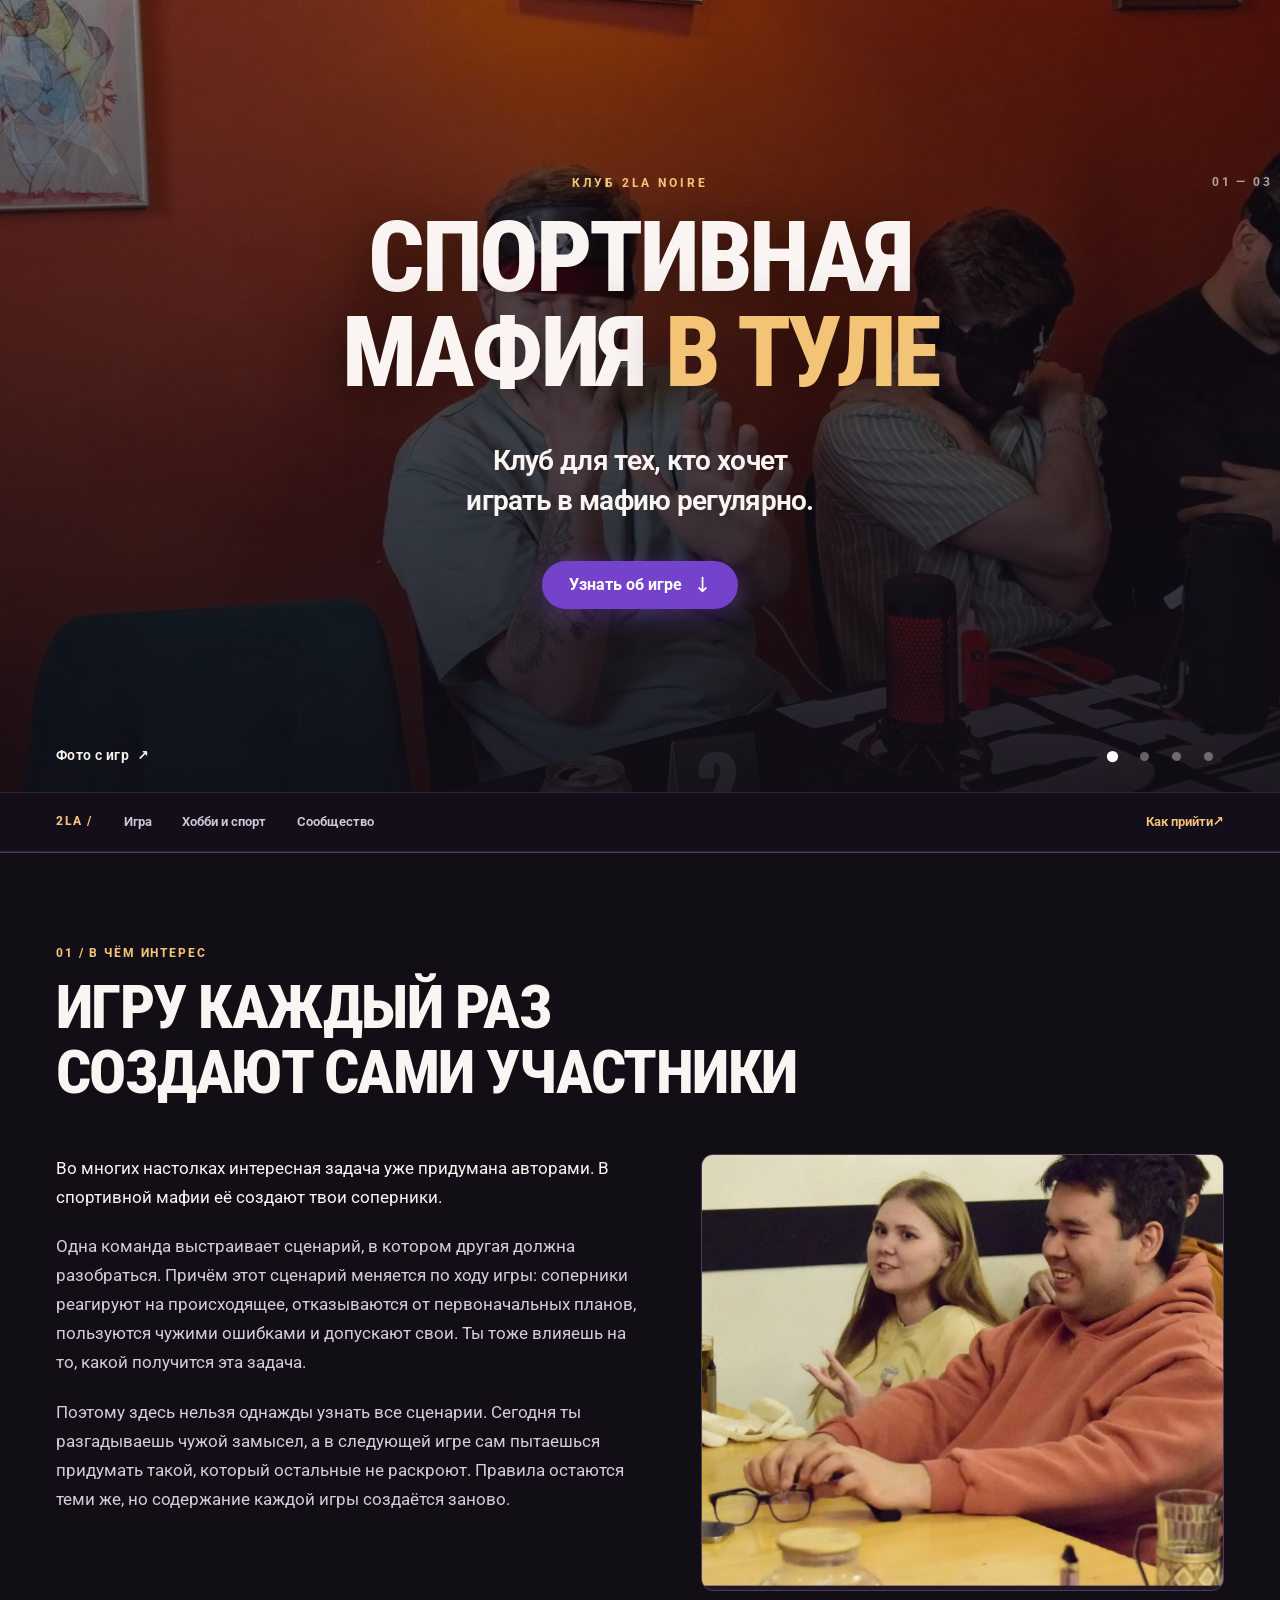
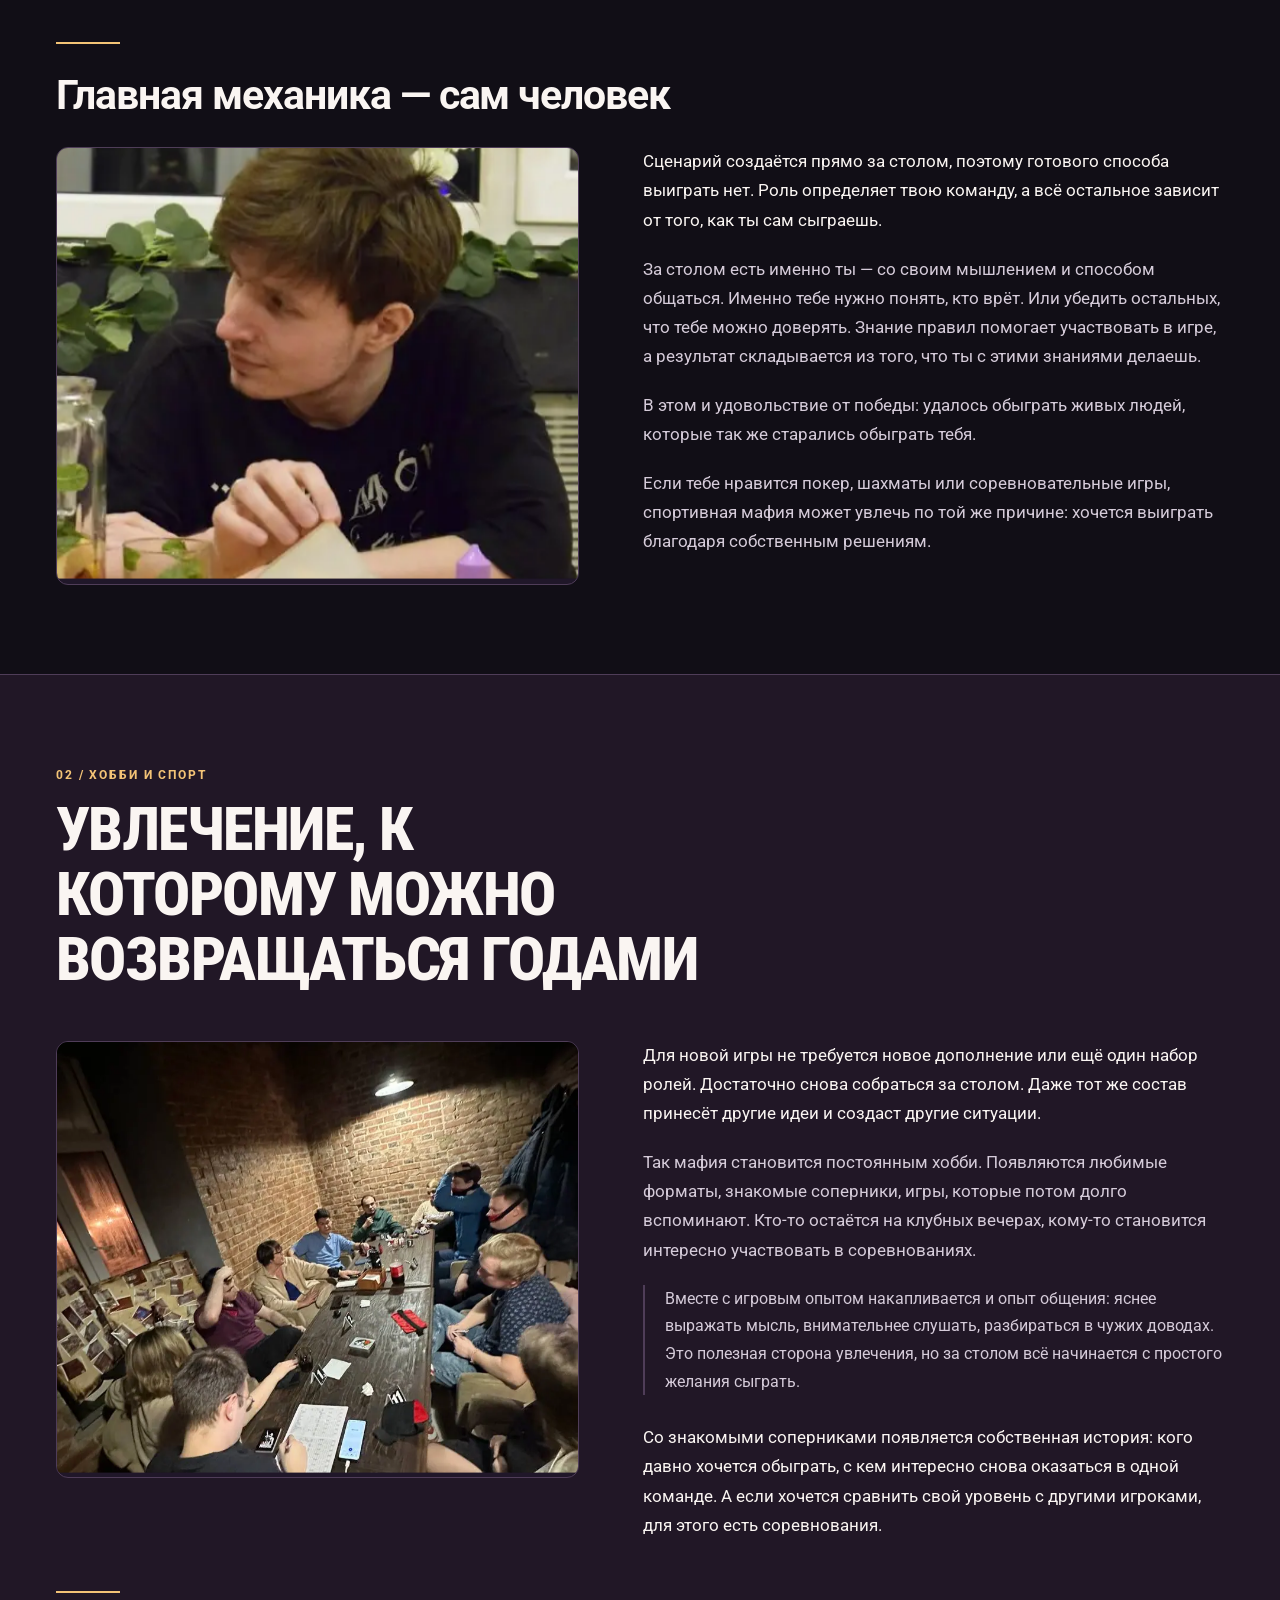
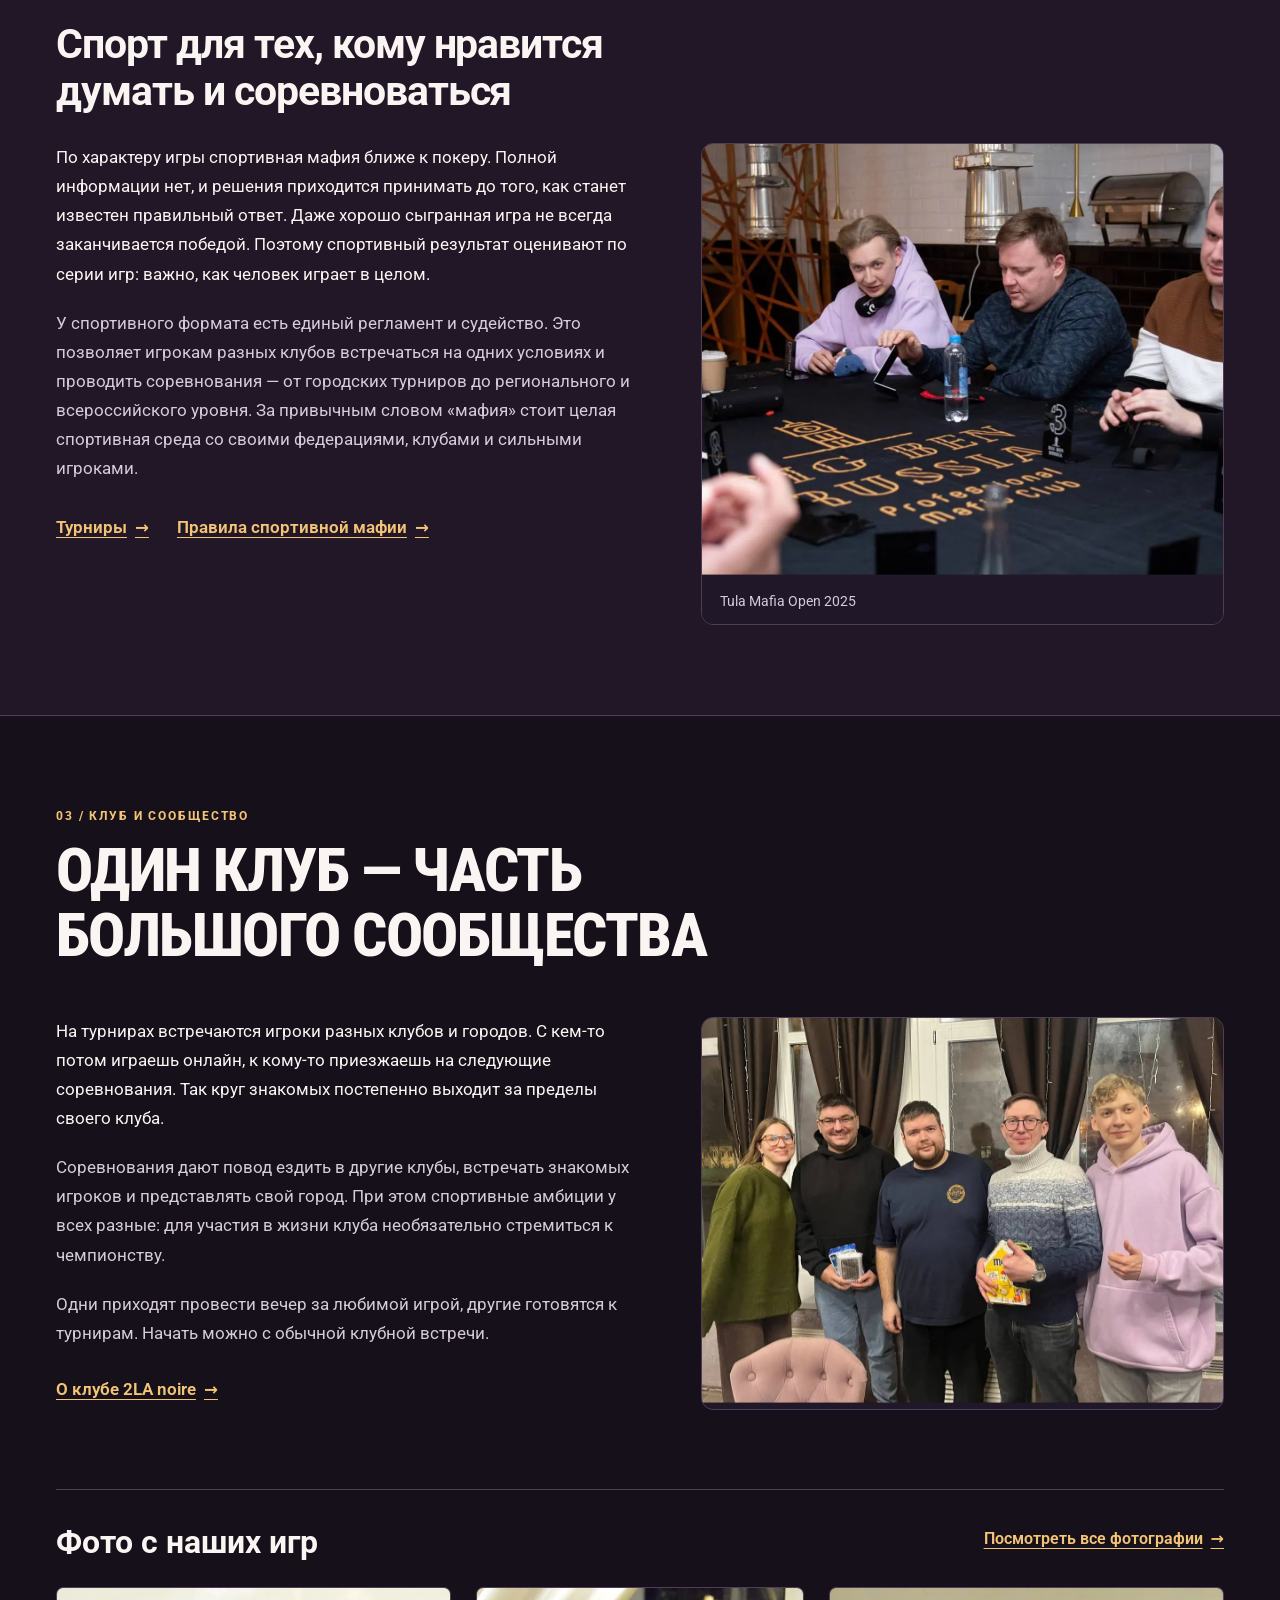
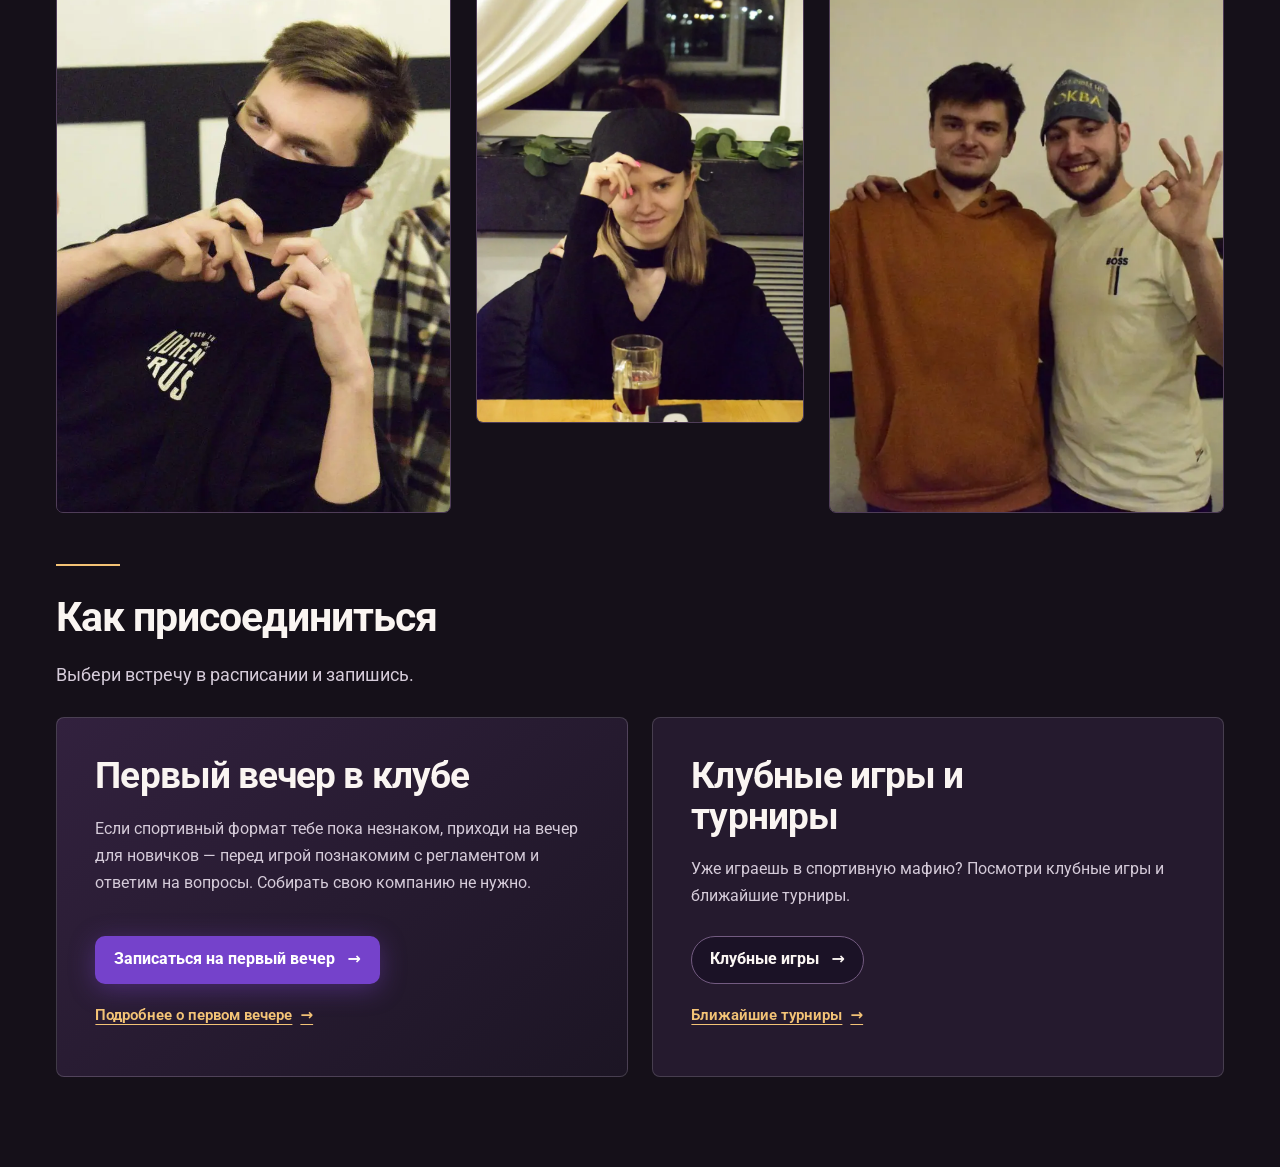
==== commit 2ffbe2e1: "Связать рассказ на главной в три последовательные главы" ====
--- a/index.html
+++ b/index.html
@@ -45,7 +45,7 @@
         </figure>
       </div>
       <div class="section-inner hero-layout">
-        <div class="hero-copy"><span class="hero-decor" aria-hidden="true">01 — 06</span>
+        <div class="hero-copy"><span class="hero-decor" aria-hidden="true">01 — 03</span>
           <p class="eyebrow">Клуб 2LA noire</p>
           <h1>Спортивная<br>мафия <span>в&nbsp;Туле</span></h1>
           <p class="hero-lead">Клуб для тех, кто хочет играть в мафию регулярно.</p>
@@ -62,14 +62,14 @@
     <nav class="chapter-nav" aria-label="Разделы главной страницы">
       <div class="chapter-nav-inner">
         <span class="chapter-nav-brand" aria-hidden="true">2LA /</span>
-        <a href="#about">В чём интерес</a>
-        <a href="#sport">Это спорт</a>
-        <a href="#whats-next">Хобби надолго</a>
+        <a href="#about">Игра</a>
+        <a href="#whats-next">Хобби и спорт</a>
         <a href="#club-place">Сообщество</a>
         <a class="chapter-nav-join" href="#schedule">Как прийти <span aria-hidden="true">↗</span></a>
       </div>
       <span class="chapter-progress" aria-hidden="true"></span>
     </nav>
+    <div class="story-chapter story-chapter-game" data-story-chapter>
     <section class="section story-section game-intro" data-motion-section id="about" aria-labelledby="about-title">
       <div class="section-inner">
         <header class="story-heading">
@@ -88,18 +88,17 @@
         </div>
       </div>
     </section>
-
-    <section class="section story-section story-player" data-motion-section id="player" aria-labelledby="player-title">
-      <div class="section-inner">
-        <header class="story-heading">
-          <p class="section-kicker">02 / Твой вклад</p>
-          <h2 id="player-title">Главная механика — сам человек</h2>
+    <section class="section story-section story-player story-continuation" data-motion-section id="player" aria-labelledby="player-title">
+      <div class="section-inner">
+        <header class="story-heading">
+          <h3 id="player-title">Главная механика — сам человек</h3>
         </header>
         <div class="story-layout story-reverse">
           <div class="story-copy">
-            <p>В спортивной мафии особенно заметно, насколько многое зависит от конкретного игрока. Роль определяет, за какую команду ты играешь, но способ победить приходится искать самому.</p>
+            <p>Сценарий создаётся прямо за столом, поэтому готового способа выиграть нет. Роль определяет твою команду, а всё остальное зависит от того, как ты сам сыграешь.</p>
             <p>За столом есть именно ты — со своим мышлением и способом общаться. Именно тебе нужно понять, кто врёт. Или убедить остальных, что тебе можно доверять. Знание правил помогает участвовать в игре, а результат складывается из того, что ты с этими знаниями делаешь.</p>
-            <p>В этом и удовольствие от победы: удалось обыграть живых людей, которые так же старались обыграть тебя. А со знакомыми соперниками появляется отдельный интерес — вы уже знаете друг друга, и удивить их становится сложнее.</p>
+            <p>В этом и удовольствие от победы: удалось обыграть живых людей, которые так же старались обыграть тебя.</p>
+            <p>Если тебе нравится покер, шахматы или соревновательные игры, спортивная мафия может увлечь по той же причине: хочется выиграть благодаря собственным решениям.</p>
           </div>
           <figure class="story-photo story-portrait motion-photo">
             <img src="/img/evenings/club-06.webp" alt="Игрок с карточкой за игровым столом" width="533" height="800" loading="lazy" decoding="async">
@@ -107,17 +106,36 @@
         </div>
       </div>
     </section>
+    </div>
 
-    <section class="section story-section sport-intro" data-motion-section id="sport" aria-labelledby="sport-title">
-      <div class="section-inner">
-        <header class="story-heading">
-          <p class="section-kicker">03 / Спортивный формат</p>
-          <h2 id="sport-title">Спорт для тех, кому нравится думать и соревноваться</h2>
+    <div class="story-chapter story-chapter-sport" data-story-chapter>
+    <section class="section story-section club-section" data-motion-section id="whats-next" aria-labelledby="hobby-title">
+      <div class="section-inner">
+        <header class="story-heading">
+          <p class="section-kicker">02 / Хобби и спорт</p>
+          <h2 id="hobby-title">Увлечение, к которому можно возвращаться годами</h2>
+        </header>
+        <div class="story-layout story-reverse">
+          <div class="story-copy">
+            <p>Для новой игры не требуется новое дополнение или ещё один набор ролей. Достаточно снова собраться за столом. Даже тот же состав принесёт другие идеи и создаст другие ситуации.</p>
+            <p>Так мафия становится постоянным хобби. Появляются любимые форматы, знакомые соперники, игры, которые потом долго вспоминают. Кто-то остаётся на клубных вечерах, кому-то становится интересно участвовать в соревнованиях.</p>
+            <p class="story-aside">Вместе с игровым опытом накапливается и опыт общения: яснее выражать мысль, внимательнее слушать, разбираться в чужих доводах. Это полезная сторона увлечения, но за столом всё начинается с простого желания сыграть.</p>
+            <p class="story-bridge">Со знакомыми соперниками появляется собственная история: кого давно хочется обыграть, с кем интересно снова оказаться в одной команде. А если хочется сравнить свой уровень с другими игроками, для этого есть соревнования.</p>
+          </div>
+          <figure class="story-photo motion-photo">
+            <img src="/img/evenings/club-05.webp" alt="Участники клуба за длинным игровым столом" width="960" height="1280" loading="lazy" decoding="async">
+          </figure>
+        </div>
+      </div>
+    </section>
+    <section class="section story-section sport-intro story-continuation" data-motion-section id="sport" aria-labelledby="sport-title">
+      <div class="section-inner">
+        <header class="story-heading">
+          <h3 id="sport-title">Спорт для тех, кому нравится думать и соревноваться</h3>
         </header>
         <div class="story-layout">
           <div class="story-copy">
-            <p>Если тебе нравится покер, шахматы или соревновательные игры, спортивная мафия может увлечь по той же причине: хочется выиграть благодаря собственным решениям.</p>
-            <p>При этом по характеру игры она ближе к покеру. Полной информации нет, и решения приходится принимать до того, как станет известен правильный ответ. Даже хорошо сыгранная игра не всегда заканчивается победой. Поэтому спортивный результат оценивают по серии игр: важно, как человек играет в целом.</p>
+            <p>По характеру игры спортивная мафия ближе к покеру. Полной информации нет, и решения приходится принимать до того, как станет известен правильный ответ. Даже хорошо сыгранная игра не всегда заканчивается победой. Поэтому спортивный результат оценивают по серии игр: важно, как человек играет в целом.</p>
             <p>У спортивного формата есть единый регламент и судейство. Это позволяет игрокам разных клубов встречаться на одних условиях и проводить соревнования — от городских турниров до регионального и всероссийского уровня. За привычным словом «мафия» стоит целая спортивная среда со своими федерациями, клубами и сильными игроками.</p>
             <div class="story-links">
               <a class="text-link" href="/turniry/">Турниры <span aria-hidden="true">→</span></a>
@@ -131,36 +149,18 @@
         </div>
       </div>
     </section>
+    </div>
 
-    <section class="section story-section club-section" data-motion-section id="whats-next" aria-labelledby="hobby-title">
-      <div class="section-inner">
-        <header class="story-heading">
-          <p class="section-kicker">04 / Хобби надолго</p>
-          <h2 id="hobby-title">Увлечение, к которому можно возвращаться годами</h2>
-        </header>
-        <div class="story-layout story-reverse">
-          <div class="story-copy">
-            <p>Для новой игры не требуется новое дополнение или ещё один набор ролей. Достаточно снова собраться за столом. Даже тот же состав принесёт другие идеи и создаст другие ситуации.</p>
-            <p>Так мафия становится постоянным хобби. Появляются любимые форматы, знакомые соперники, игры, которые потом долго вспоминают. Кто-то остаётся на клубных вечерах, кому-то становится интересно участвовать в соревнованиях.</p>
-            <p class="story-aside">Вместе с игровым опытом накапливается и опыт общения: яснее выражать мысль, внимательнее слушать, разбираться в чужих доводах. Это полезная сторона увлечения, но за столом всё начинается с простого желания сыграть.</p>
-            <a class="text-link" href="/klubnye-igry/">Клубные игры <span aria-hidden="true">→</span></a>
-          </div>
-          <figure class="story-photo motion-photo">
-            <img src="/img/evenings/club-05.webp" alt="Участники клуба за длинным игровым столом" width="960" height="1280" loading="lazy" decoding="async">
-          </figure>
-        </div>
-      </div>
-    </section>
-
+    <div class="story-chapter story-chapter-community" data-story-chapter>
     <section class="section story-section club-place" data-motion-section id="club-place" aria-labelledby="community-title">
       <div class="section-inner">
         <header class="story-heading">
-          <p class="section-kicker">05 / Сообщество</p>
+          <p class="section-kicker">03 / Клуб и сообщество</p>
           <h2 id="community-title">Один клуб — часть большого сообщества</h2>
         </header>
         <div class="story-layout">
           <div class="story-copy">
-            <p>В мафию играют офлайн и онлайн, поэтому увлечение не ограничивается встречами в одном месте. Из дома можно играть с людьми из других городов, а на турнирах — познакомиться с ними лично.</p>
+            <p>На турнирах встречаются игроки разных клубов и городов. С кем-то потом играешь онлайн, к кому-то приезжаешь на следующие соревнования. Так круг знакомых постепенно выходит за пределы своего клуба.</p>
             <p>Соревнования дают повод ездить в другие клубы, встречать знакомых игроков и представлять свой город. При этом спортивные амбиции у всех разные: для участия в жизни клуба необязательно стремиться к чемпионству.</p>
             <p>Одни приходят провести вечер за любимой игрой, другие готовятся к турнирам. Начать можно с обычной клубной встречи.</p>
             <a class="text-link" href="/club/">О клубе 2LA noire <span aria-hidden="true">→</span></a>
@@ -182,23 +182,21 @@
         </div>
       </div>
     </section>
-
-    <section class="section story-section first-visit story-join" data-motion-section id="schedule" aria-labelledby="join-title">
+    <section class="section story-section first-visit story-join story-continuation" data-motion-section id="schedule" aria-labelledby="join-title">
       <div class="section-inner" id="join">
         <header class="story-heading">
-          <p class="section-kicker">06 / Присоединиться</p>
-          <h2 id="join-title">Как присоединиться</h2>
+          <h3 id="join-title">Как присоединиться</h3>
           <p class="story-join-intro">Выбери встречу в расписании и запишись.</p>
         </header>
         <div class="player-paths story-join-paths">
           <div id="newcomers">
-            <h3>Первый вечер в клубе</h3>
+            <h4>Первый вечер в клубе</h4>
             <p>Если спортивный формат тебе пока незнаком, приходи на вечер для новичков — перед игрой познакомим с регламентом и ответим на вопросы. Собирать свою компанию не нужно.</p>
             <a class="primary-button" href="/igry/#join">Записаться на первый вечер <span aria-hidden="true">→</span></a>
             <a class="text-link" href="/novichkam/">Подробнее о первом вечере <span aria-hidden="true">→</span></a>
           </div>
           <div>
-            <h3>Клубные игры и турниры</h3>
+            <h4>Клубные игры и турниры</h4>
             <p>Уже играешь в спортивную мафию? Посмотри клубные игры и ближайшие турниры.</p>
             <a class="secondary-button" href="/klubnye-igry/">Клубные игры <span aria-hidden="true">→</span></a>
             <a class="text-link" href="/turniry/">Ближайшие турниры <span aria-hidden="true">→</span></a>
@@ -206,6 +204,7 @@
         </div>
       </div>
     </section>
+    </div>
   </main>
   <!-- include: footer -->
 </body>
--- a/site.css
+++ b/site.css
@@ -822,3 +822,42 @@
   .home-story .story-join-paths .primary-button,
   .home-story .story-join-paths .secondary-button { font-size: .92rem; }
 }
+
+/* Three connected chapters: game, lasting hobby/sport, community/joining. */
+.home-story .story-chapter { border-top: 1px solid var(--line); }
+.home-story .story-chapter-game { background: #110e16; }
+.home-story .story-chapter-sport { background: #211726; }
+.home-story .story-chapter-community { background: #151019; }
+.home-story .story-chapter > .story-section { border: 0; background: transparent; }
+.home-story .story-chapter > .story-section:first-child { padding-bottom: clamp(32px, 4vw, 56px); }
+.home-story .story-chapter > .story-continuation { padding-top: 0; }
+.home-story .story-continuation .story-heading { margin-bottom: 28px; }
+.home-story .story-continuation .story-heading::before {
+  content: "";
+  display: block;
+  width: 64px;
+  height: 2px;
+  margin-bottom: 28px;
+  background: var(--link);
+}
+.home-story .story-continuation .story-heading h3 {
+  max-width: 28ch;
+  margin: 0;
+  font-size: clamp(1.6rem, 3.2vw, 2.75rem);
+  line-height: 1.15;
+  letter-spacing: -.025em;
+  text-wrap: balance;
+}
+.home-story .story-copy .story-bridge { color: var(--text); margin-top: 28px; }
+.home-story .story-join-paths h4 {
+  max-width: 18ch;
+  margin: 0;
+  font-size: clamp(1.45rem, 3vw, 2.3rem);
+  line-height: 1.1;
+  letter-spacing: -.025em;
+}
+@media (max-width: 760px) {
+  .home-story .chapter-nav-inner { grid-template-columns: repeat(2, minmax(0, 1fr)); }
+  .home-story .story-join-paths h4 { font-size: 1.7rem; }
+  .home-story .story-continuation .story-heading { margin-bottom: 24px; }
+}
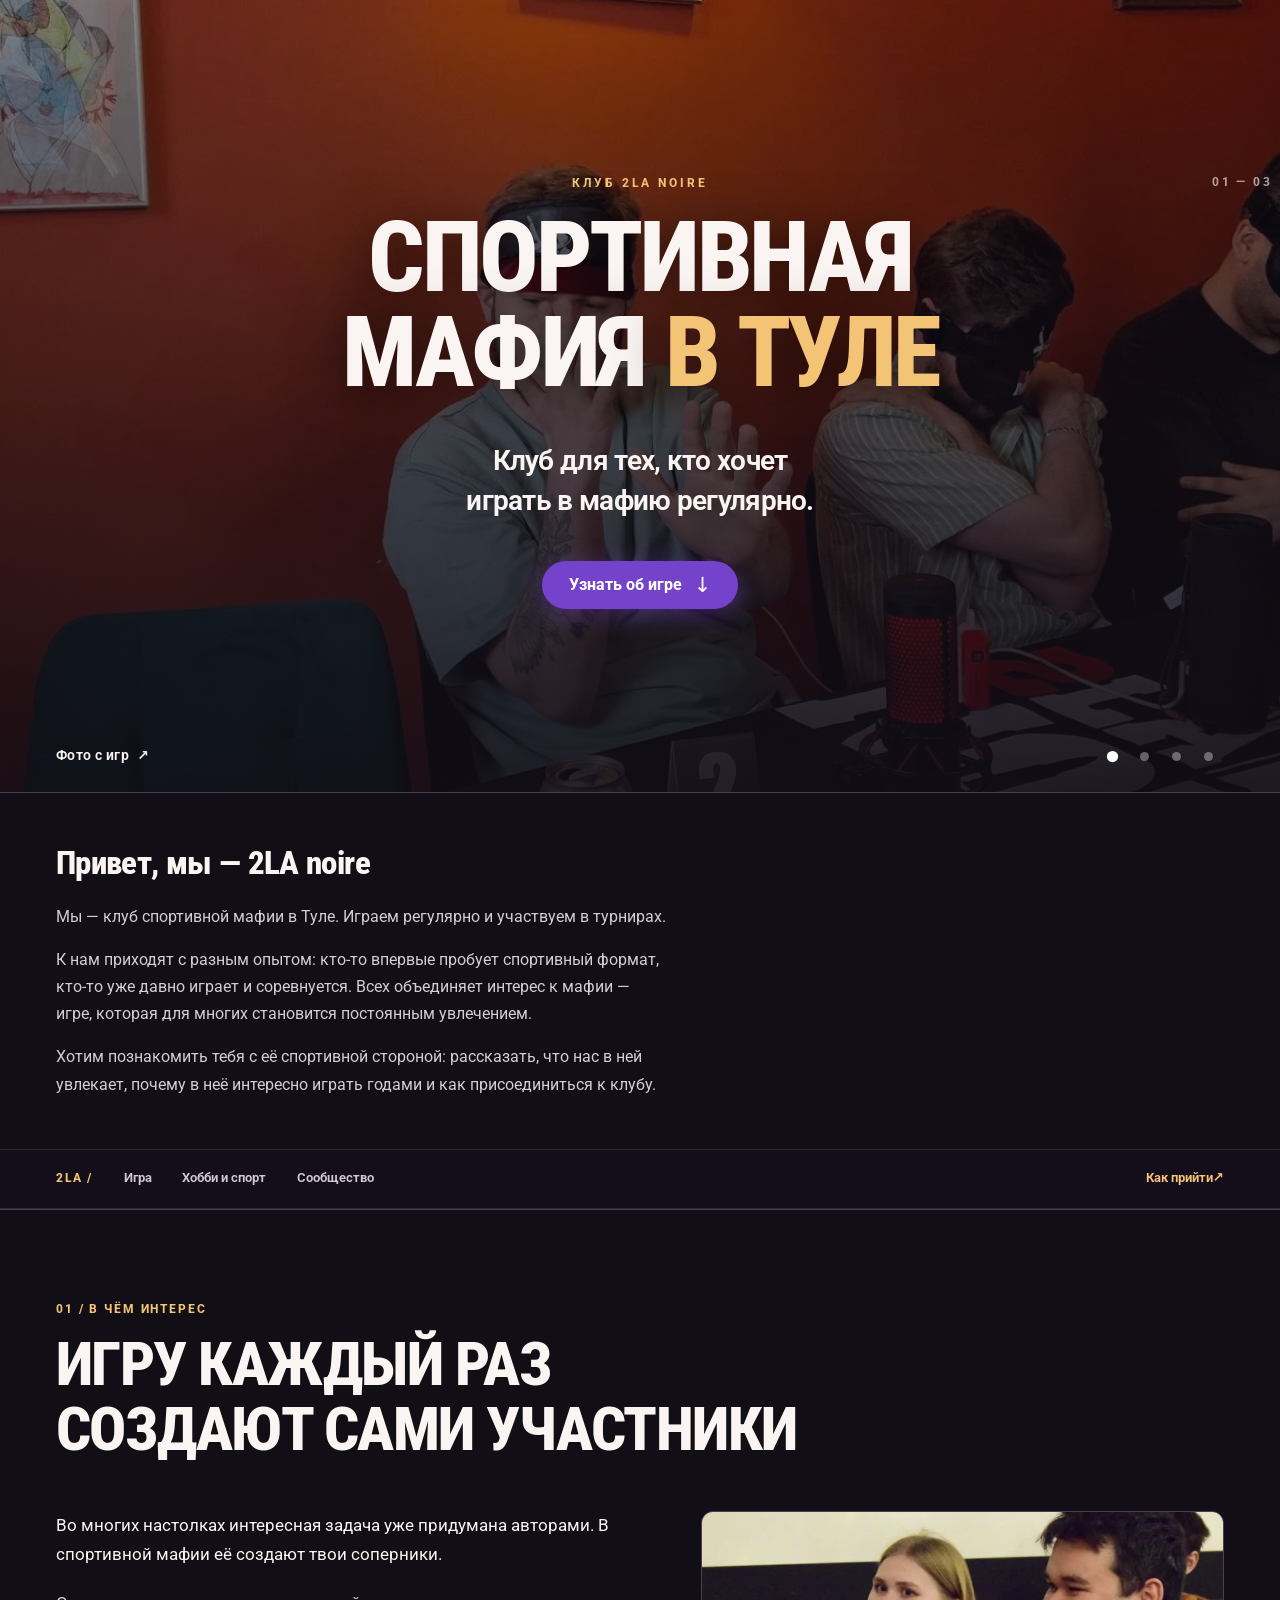
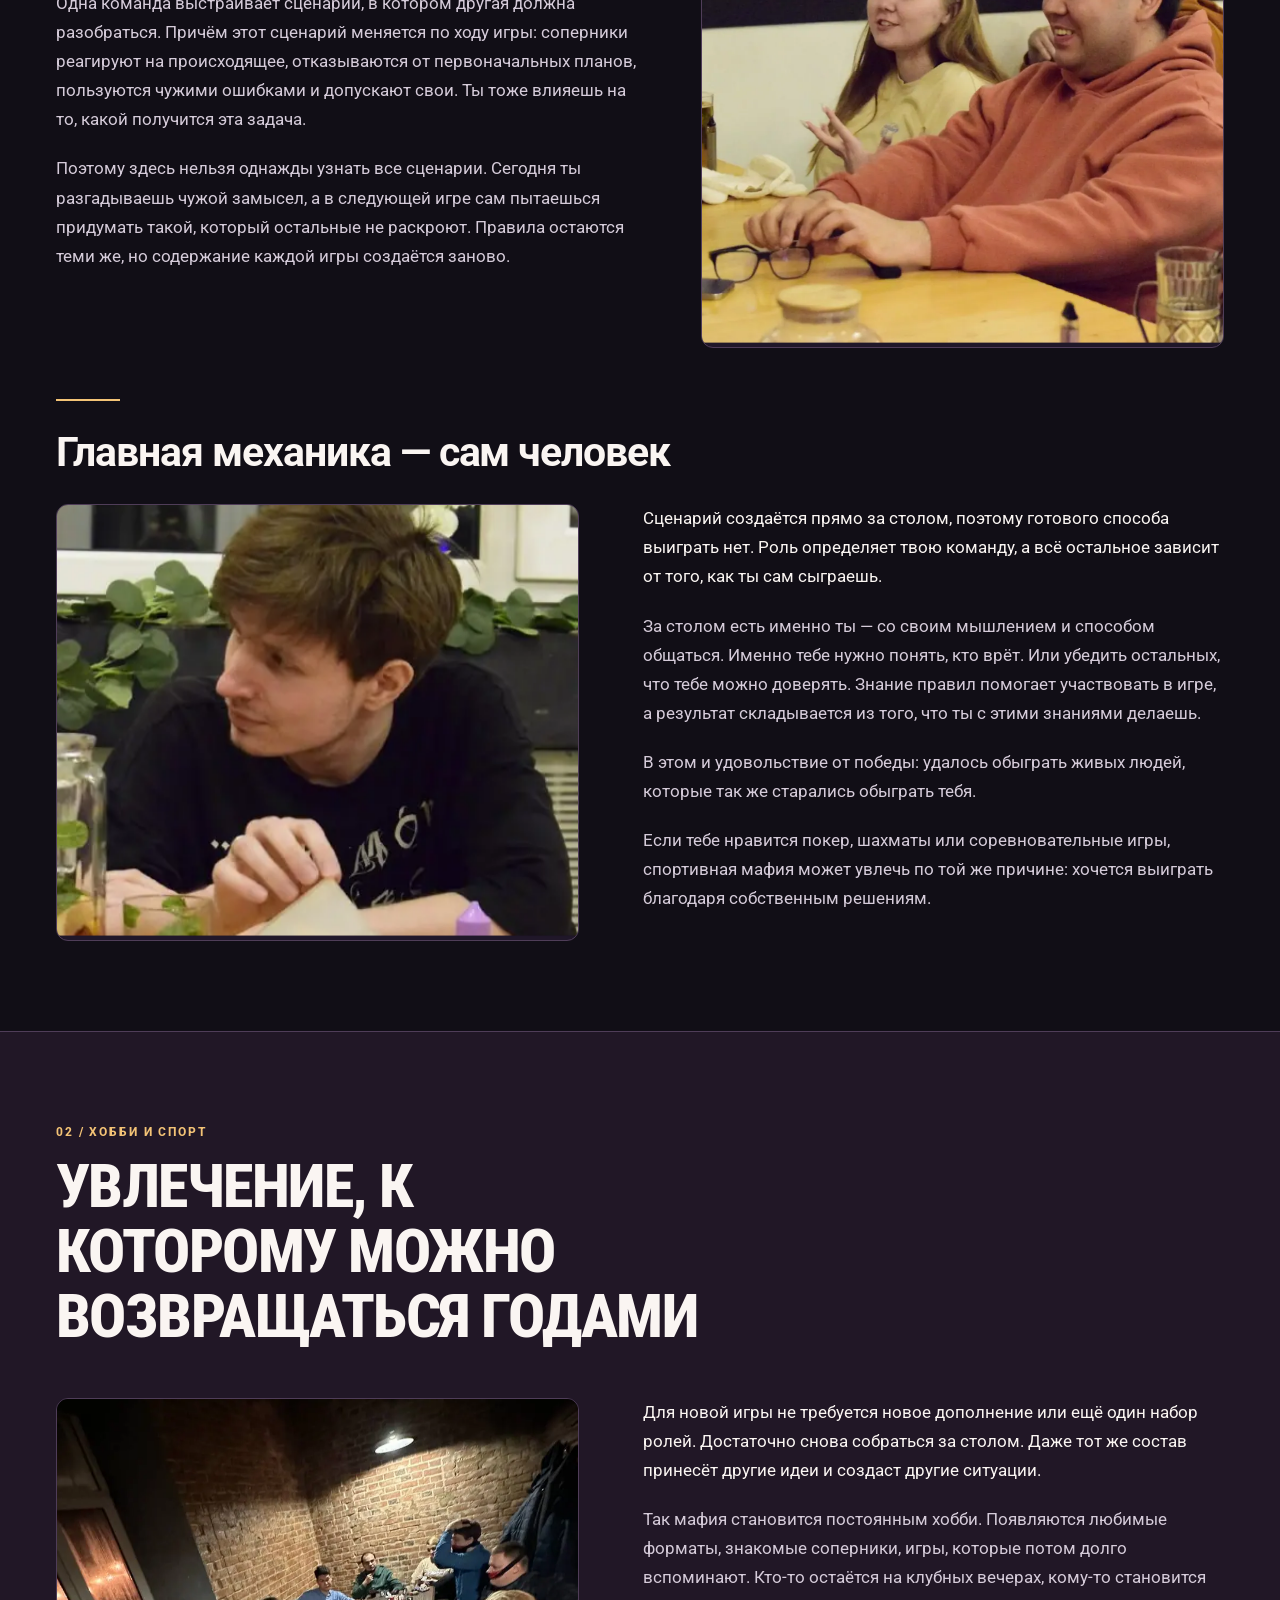
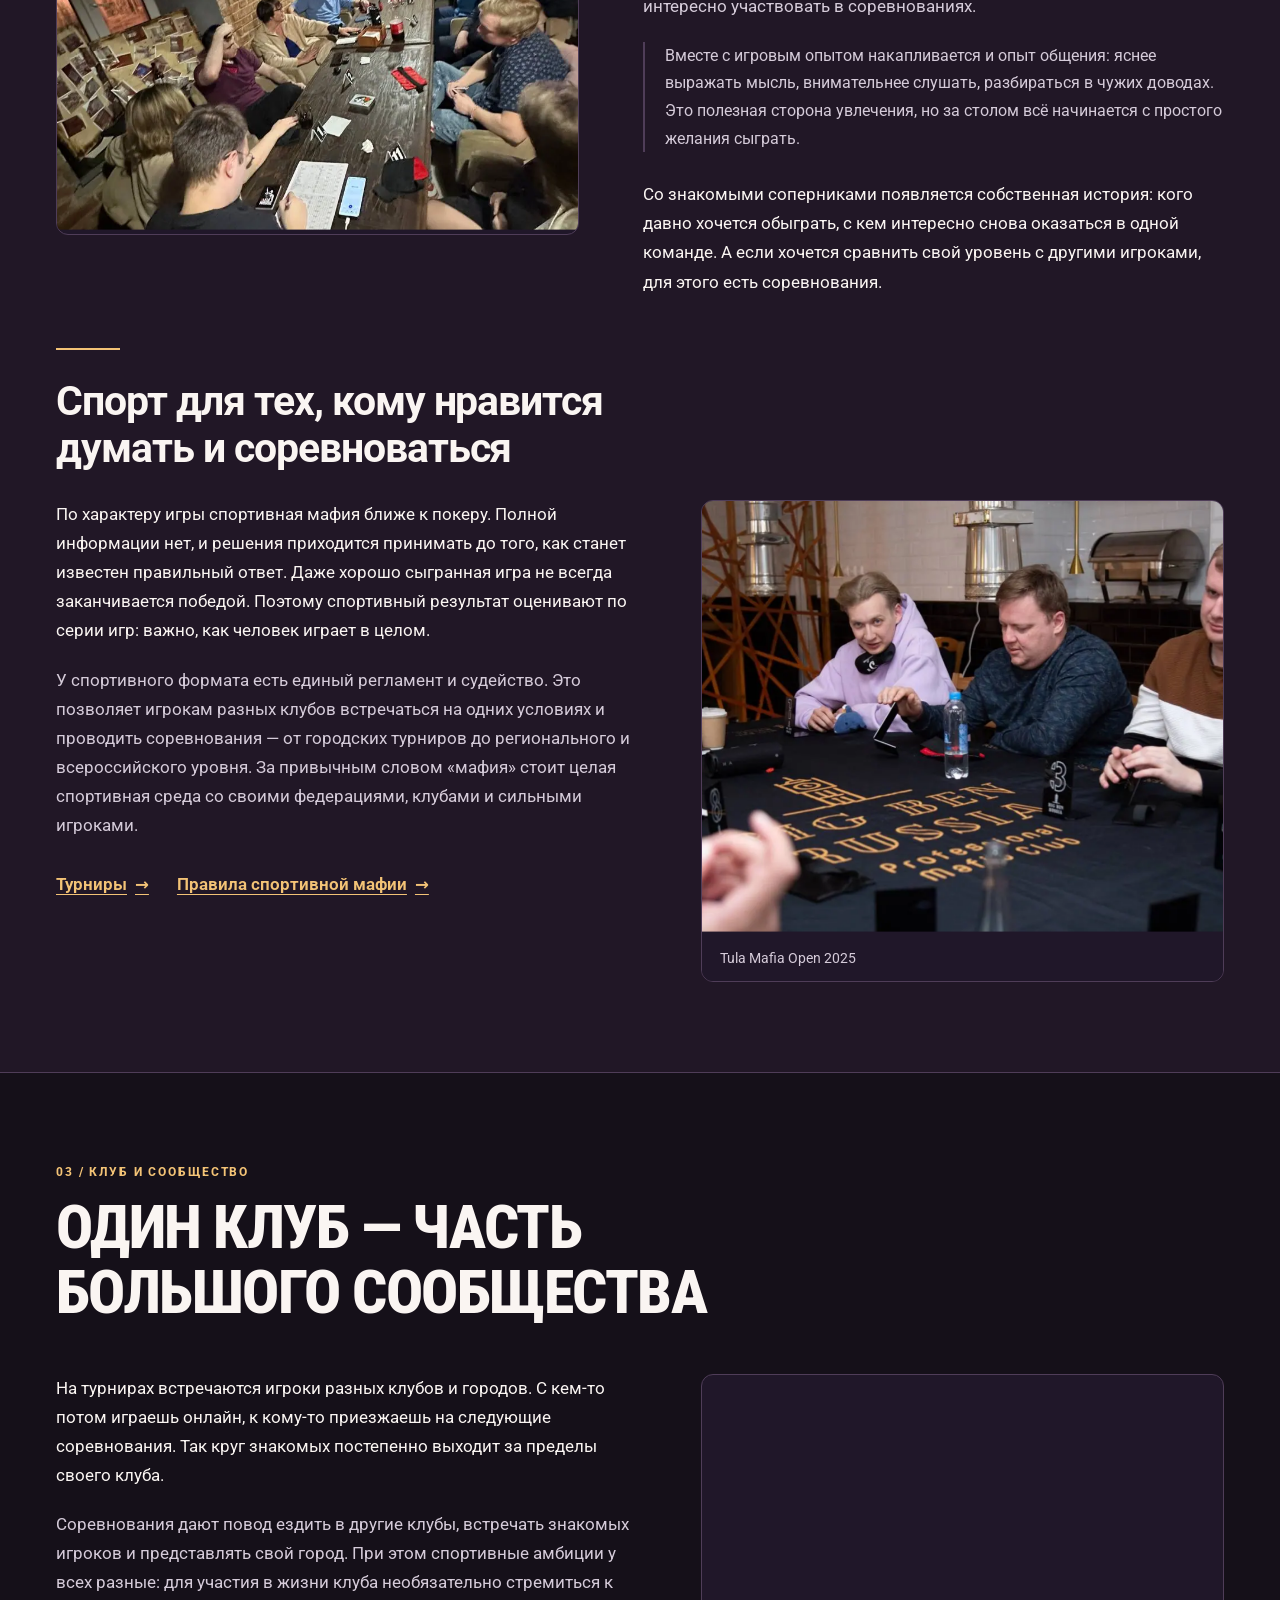
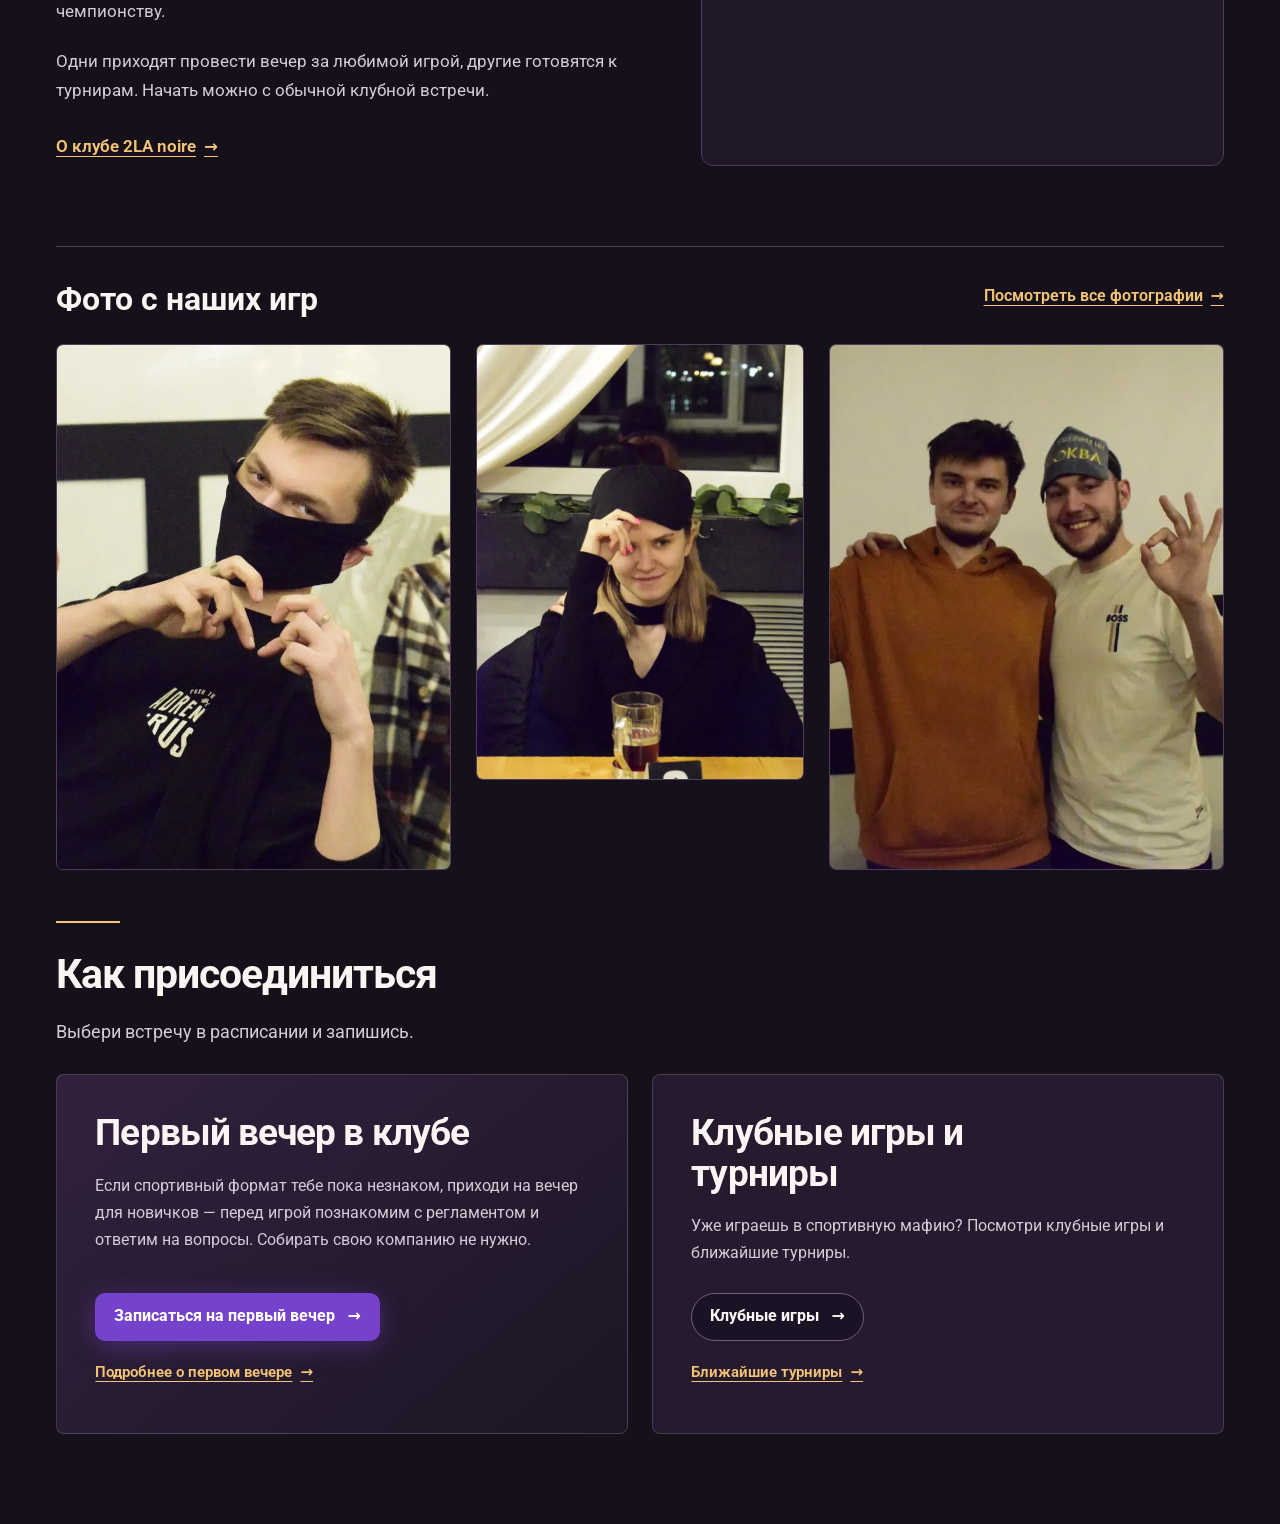
==== commit 6065be7a: "Добавить короткое знакомство с клубом после баннера" ====
--- a/index.html
+++ b/index.html
@@ -50,13 +50,23 @@
           <h1>Спортивная<br>мафия <span>в&nbsp;Туле</span></h1>
           <p class="hero-lead">Клуб для тех, кто хочет играть в мафию регулярно.</p>
           <div class="hero-actions">
-            <a class="primary-button" href="#about">Узнать об игре <span class="button-arrow" aria-hidden="true">↓</span></a>
+            <a class="primary-button" href="#intro">Узнать об игре <span class="button-arrow" aria-hidden="true">↓</span></a>
           </div>
         </div>
       </div>
       <div class="hero-footer">
         <a class="hero-photo-link" href="/foto/">Фото с игр <span aria-hidden="true">↗</span></a>
         <div class="hero-dots" role="group" aria-label="Смена фото" aria-controls="hero-photos"><button type="button" aria-label="Фото 1 из 4" aria-current="true"></button><button type="button" aria-label="Фото 2 из 4"></button><button type="button" aria-label="Фото 3 из 4"></button><button type="button" aria-label="Фото 4 из 4"></button></div>
+      </div>
+    </section>
+    <section class="section home-intro" id="intro" aria-labelledby="intro-title">
+      <div class="section-inner">
+        <div class="home-intro-copy">
+          <h2 id="intro-title">Привет, мы — 2LA noire</h2>
+          <p>Мы — клуб спортивной мафии в Туле. Играем регулярно и участвуем в турнирах.</p>
+          <p>К нам приходят с разным опытом: кто-то впервые пробует спортивный формат, кто-то уже давно играет и соревнуется. Всех объединяет интерес к мафии — игре, которая для многих становится постоянным увлечением.</p>
+          <p>Хотим познакомить тебя с её спортивной стороной: рассказать, что нас в ней увлекает, почему в неё интересно играть годами и как присоединиться к клубу.</p>
+        </div>
       </div>
     </section>
     <nav class="chapter-nav" aria-label="Разделы главной страницы">
--- a/site.css
+++ b/site.css
@@ -861,3 +861,20 @@
   .home-story .story-join-paths h4 { font-size: 1.7rem; }
   .home-story .story-continuation .story-heading { margin-bottom: 24px; }
 }
+
+/* A short welcome connects the banner with the three editorial chapters. */
+.home-story .home-intro { padding-block: clamp(32px, 4vw, 56px); background: #110e16; }
+.home-story .home-intro-copy { max-width: 68ch; }
+.home-story .home-intro h2 {
+  margin: 0 0 20px;
+  font-size: clamp(1.55rem, 2.5vw, 2rem);
+  line-height: 1.2;
+  letter-spacing: -.02em;
+  text-transform: none;
+}
+.home-story .home-intro p { margin: 0 0 16px; color: var(--muted); line-height: 1.7; }
+.home-story .home-intro p:last-child { margin-bottom: 0; }
+.home-story #intro { scroll-margin-top: 94px; }
+@media (max-width: 1240px) {
+  .home-story #intro { scroll-margin-top: 24px; }
+}
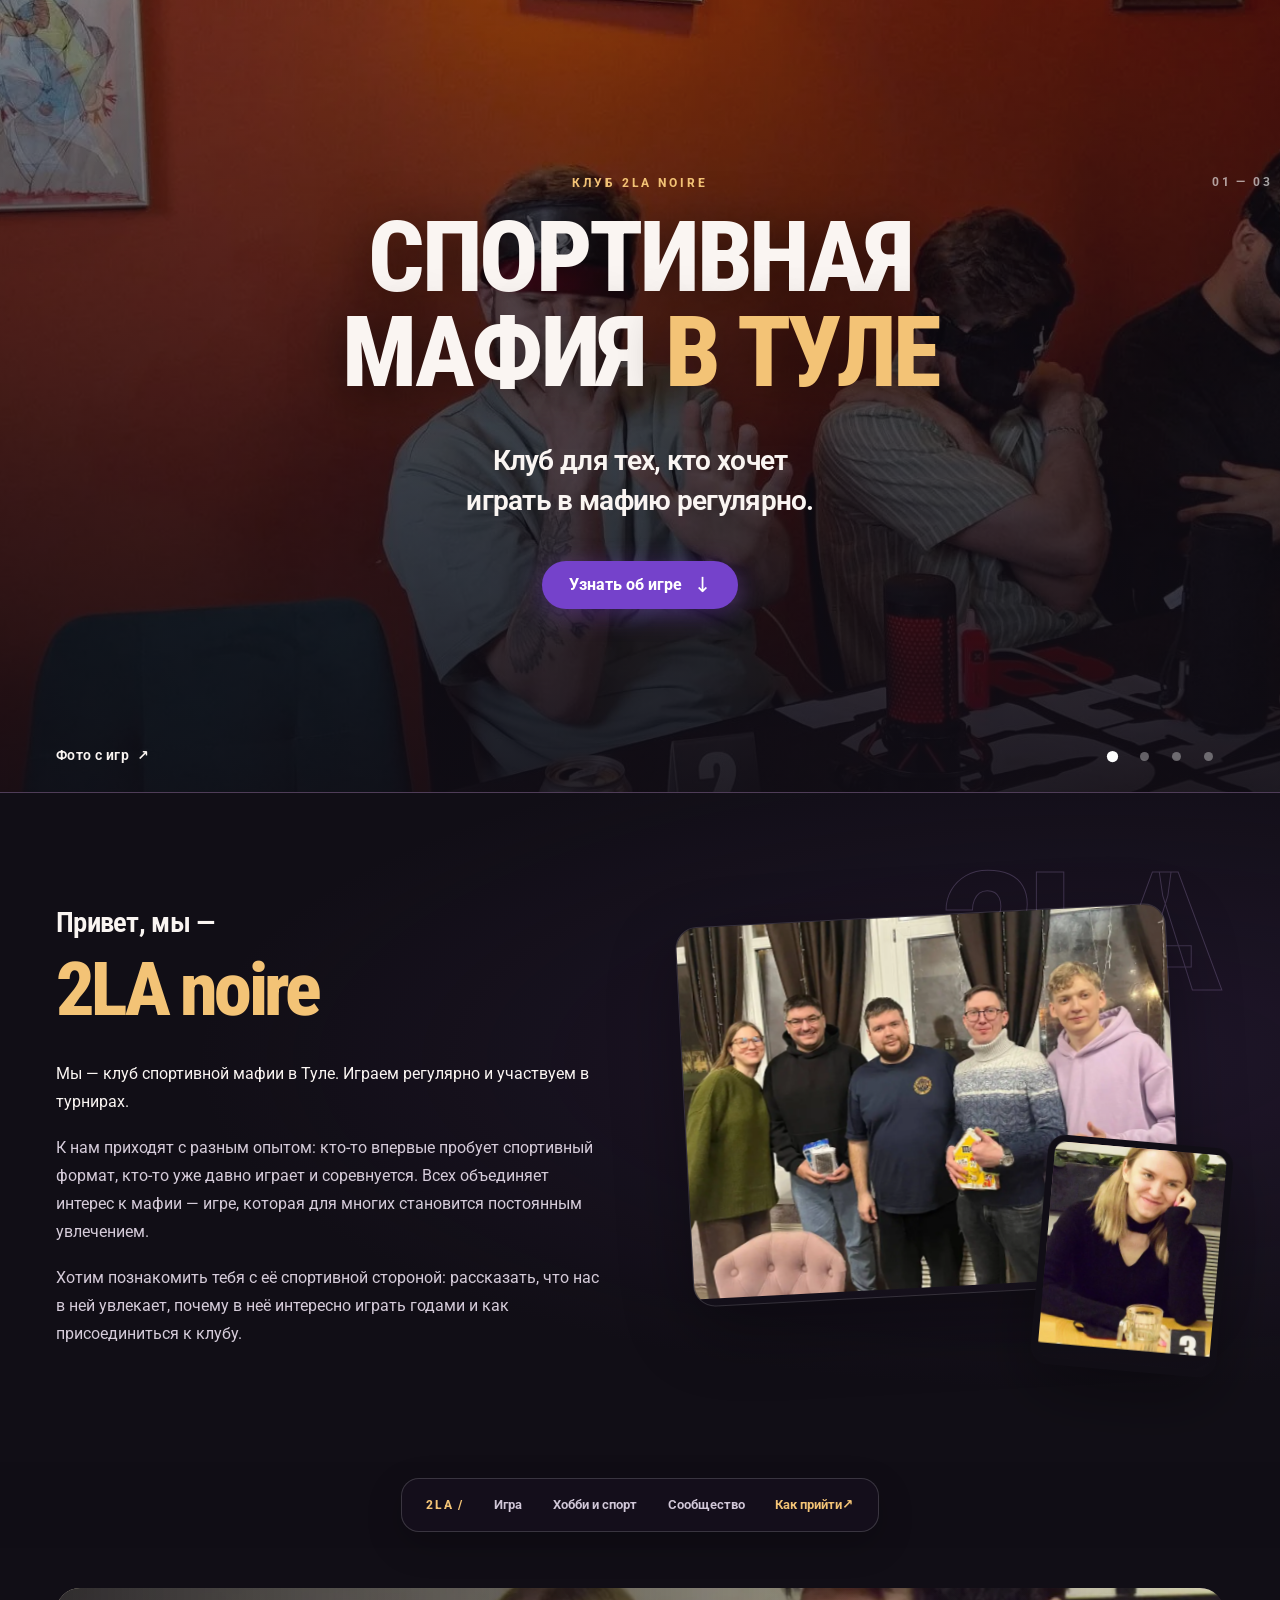
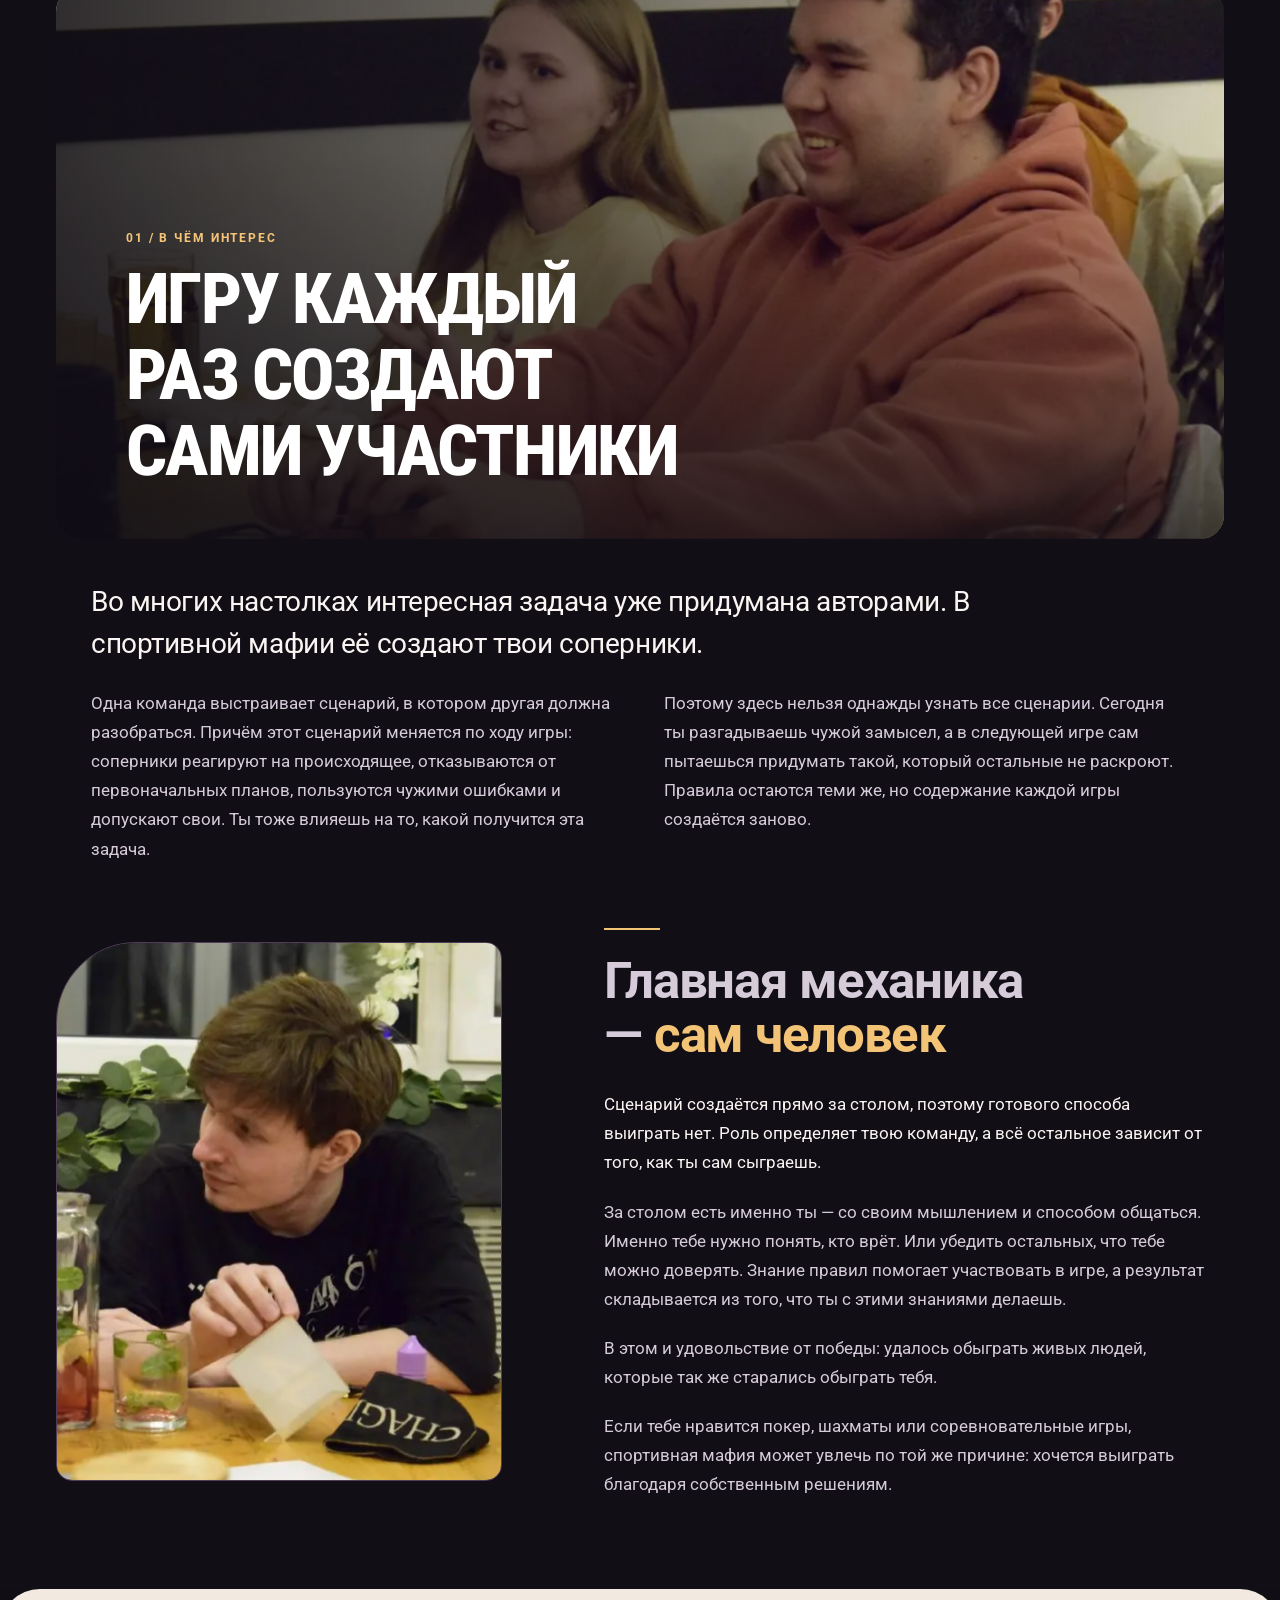
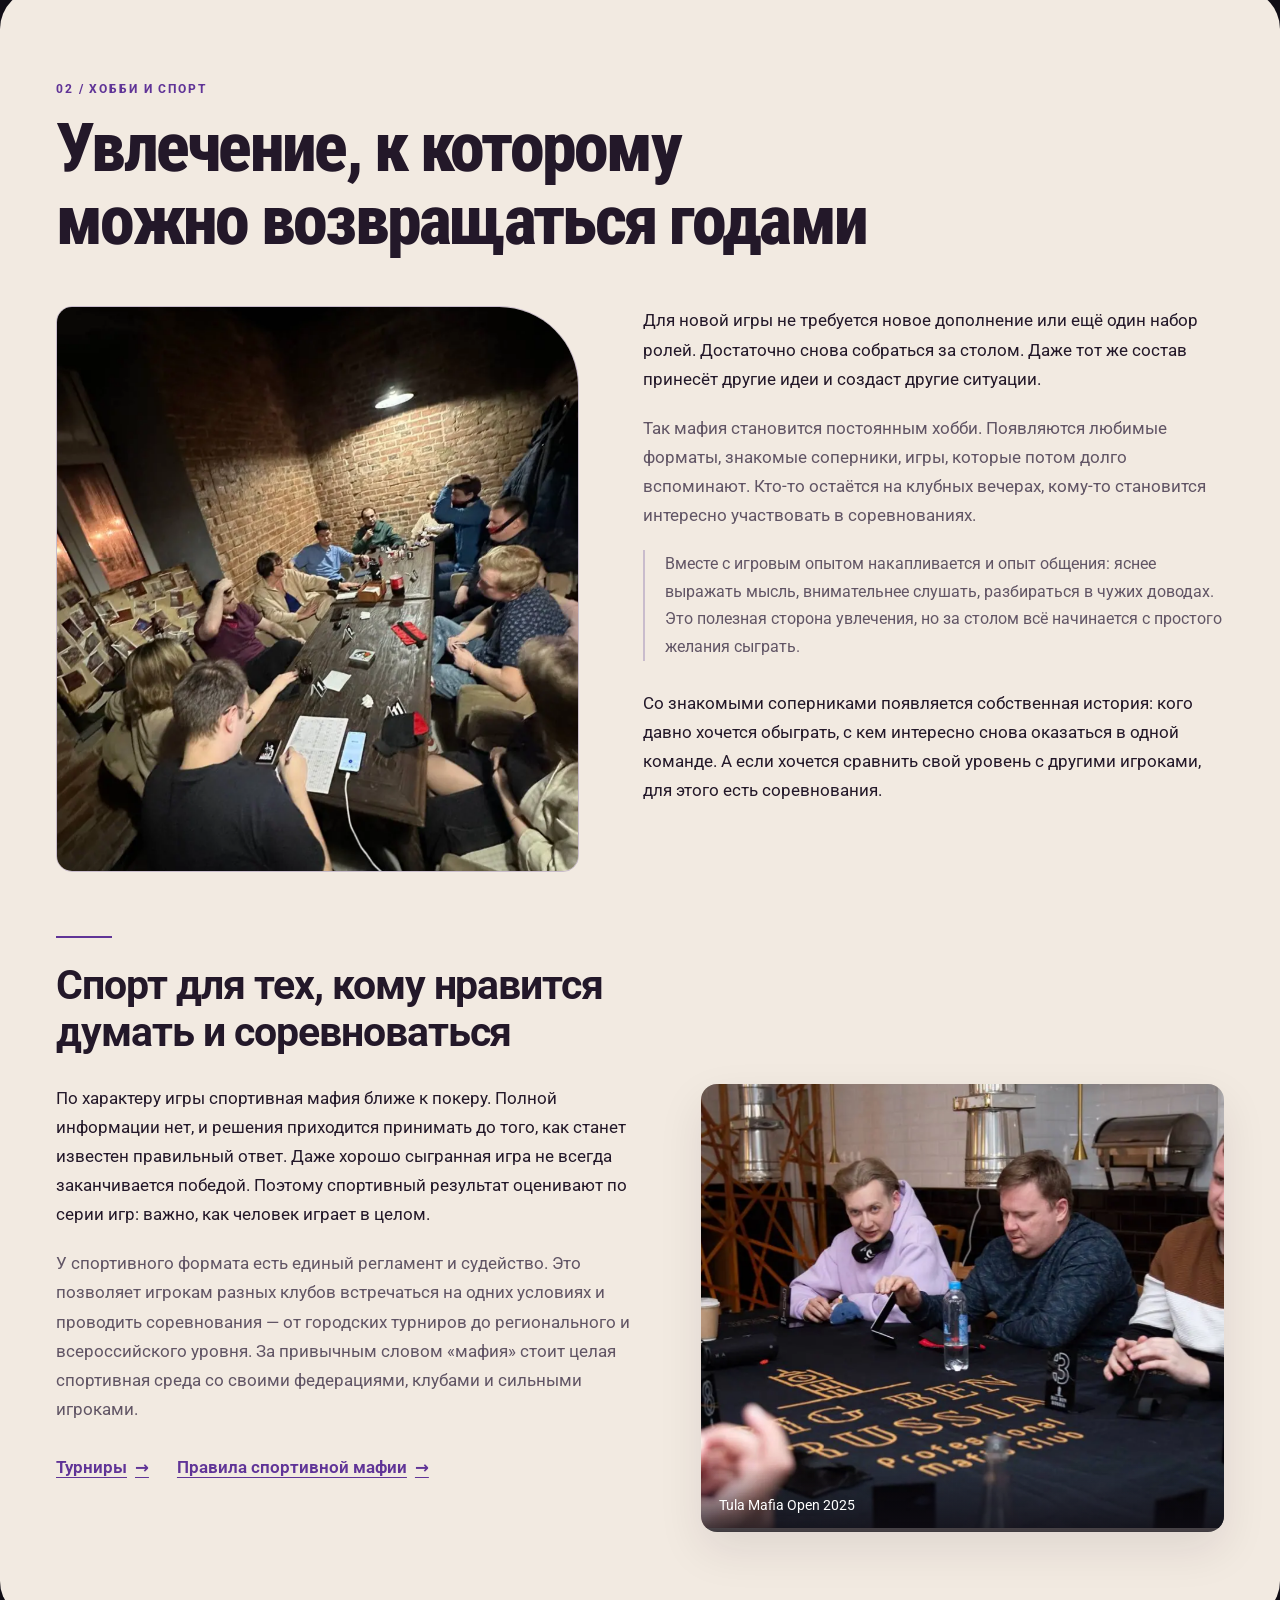
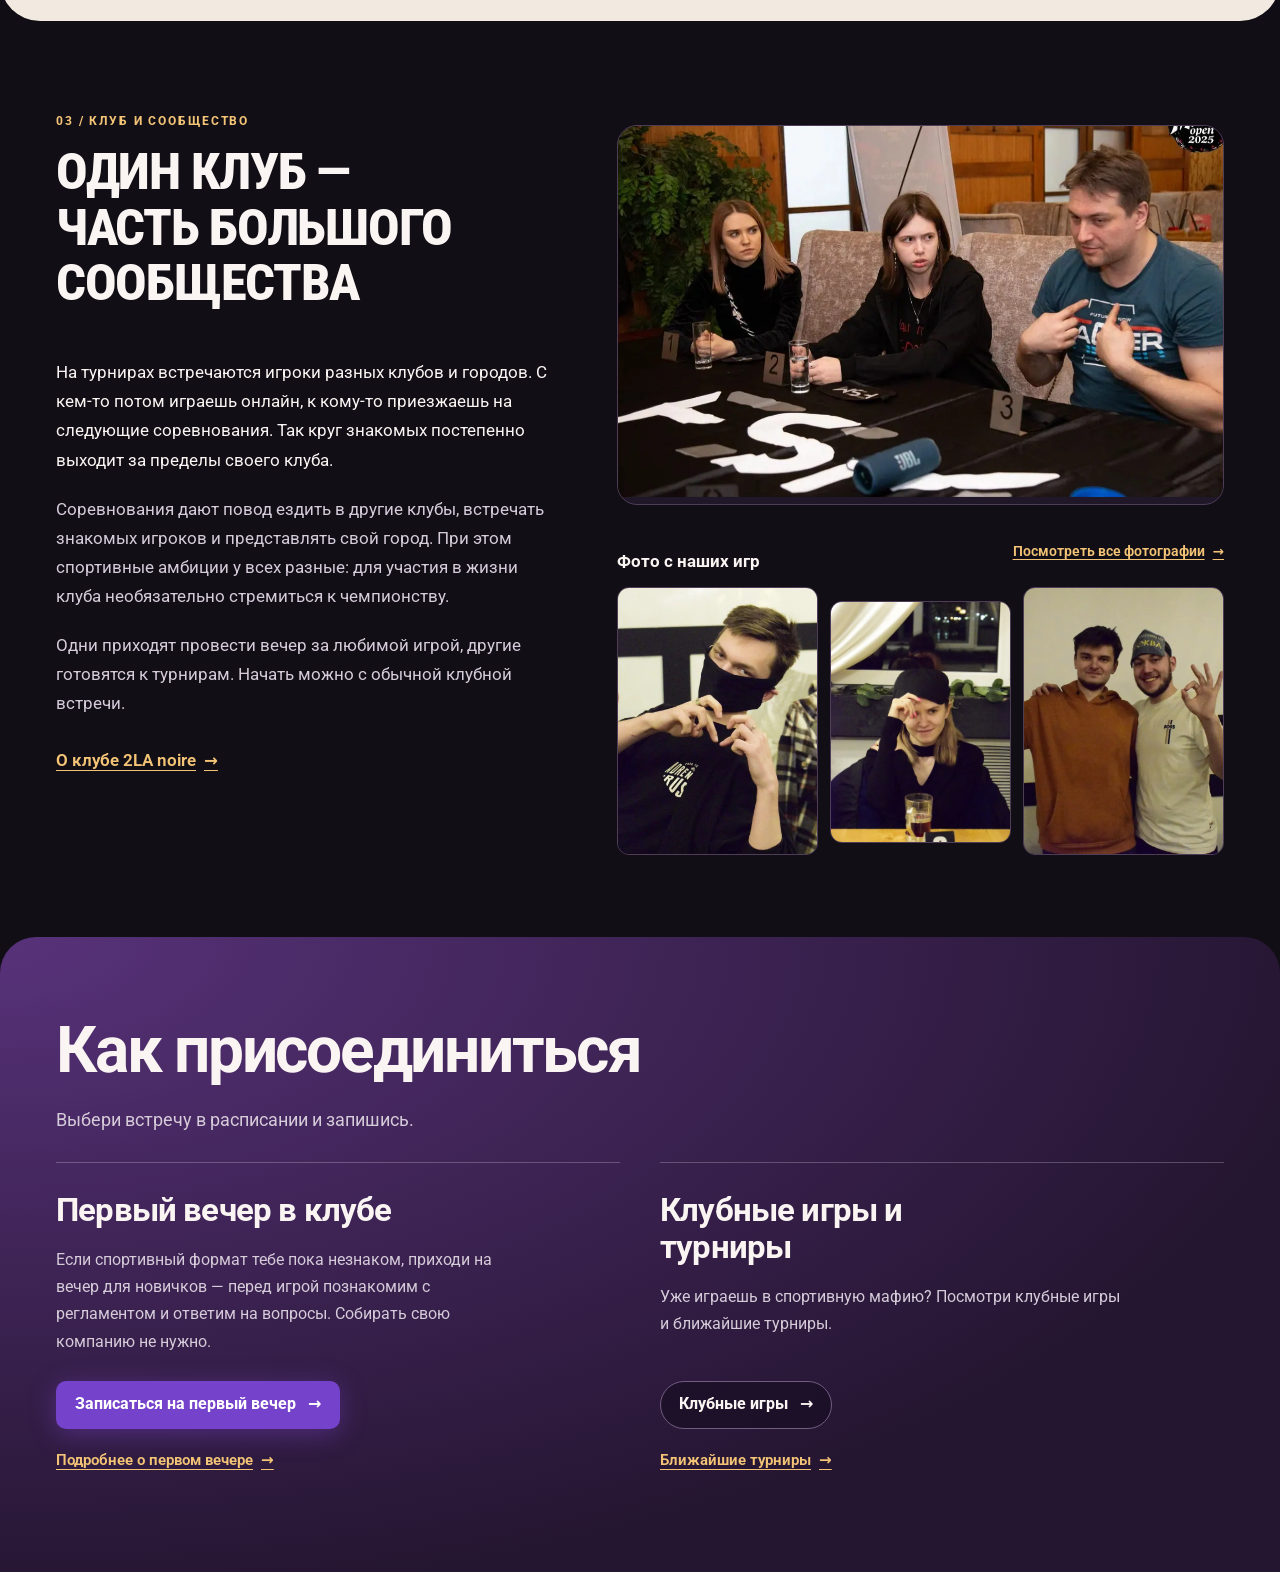
==== commit f3250d6b: "Обновить визуальную подачу главной и добавить фотоколлаж знакомства" ====
--- a/index.html
+++ b/index.html
@@ -59,13 +59,22 @@
         <div class="hero-dots" role="group" aria-label="Смена фото" aria-controls="hero-photos"><button type="button" aria-label="Фото 1 из 4" aria-current="true"></button><button type="button" aria-label="Фото 2 из 4"></button><button type="button" aria-label="Фото 3 из 4"></button><button type="button" aria-label="Фото 4 из 4"></button></div>
       </div>
     </section>
-    <section class="section home-intro" id="intro" aria-labelledby="intro-title">
-      <div class="section-inner">
+    <section class="section home-intro" data-motion-section id="intro" aria-labelledby="intro-title">
+      <div class="section-inner intro-composition">
         <div class="home-intro-copy">
-          <h2 id="intro-title">Привет, мы — 2LA noire</h2>
+          <h2 id="intro-title">Привет, мы — <span>2LA noire</span></h2>
           <p>Мы — клуб спортивной мафии в Туле. Играем регулярно и участвуем в турнирах.</p>
           <p>К нам приходят с разным опытом: кто-то впервые пробует спортивный формат, кто-то уже давно играет и соревнуется. Всех объединяет интерес к мафии — игре, которая для многих становится постоянным увлечением.</p>
           <p>Хотим познакомить тебя с её спортивной стороной: рассказать, что нас в ней увлекает, почему в неё интересно играть годами и как присоединиться к клубу.</p>
+        </div>
+        <div class="intro-collage" aria-label="Люди клуба 2LA noire">
+          <span class="intro-monogram" aria-hidden="true">2LA</span>
+          <figure class="intro-main-photo motion-photo">
+            <img src="/img/evenings/club-14.webp" alt="Участники клуба после встречи" width="1280" height="960" loading="lazy" decoding="async">
+          </figure>
+          <figure class="intro-detail-photo motion-photo">
+            <img src="/img/evenings/club-15.webp" alt="Участница клуба во время игрового вечера" width="853" height="913" loading="lazy" decoding="async">
+          </figure>
         </div>
       </div>
     </section>
@@ -82,29 +91,30 @@
     <div class="story-chapter story-chapter-game" data-story-chapter>
     <section class="section story-section game-intro" data-motion-section id="about" aria-labelledby="about-title">
       <div class="section-inner">
+        <div class="story-scene">
+          <figure class="story-photo motion-photo story-scene-photo">
+            <img src="/img/evenings/club-07.webp" alt="Двое игроков обсуждают происходящее за столом" width="1280" height="853" loading="lazy" decoding="async">
+          </figure>
         <header class="story-heading">
           <p class="section-kicker">01 / В чём интерес</p>
           <h2 id="about-title">Игру каждый раз создают сами участники</h2>
         </header>
-        <div class="story-layout">
-          <div class="story-copy">
+        </div>
+          <div class="story-copy story-columns">
             <p>Во многих настолках интересная задача уже придумана авторами. В спортивной мафии её создают твои соперники.</p>
             <p>Одна команда выстраивает сценарий, в котором другая должна разобраться. Причём этот сценарий меняется по ходу игры: соперники реагируют на происходящее, отказываются от первоначальных планов, пользуются чужими ошибками и допускают свои. Ты тоже влияешь на то, какой получится эта задача.</p>
             <p>Поэтому здесь нельзя однажды узнать все сценарии. Сегодня ты разгадываешь чужой замысел, а в следующей игре сам пытаешься придумать такой, который остальные не раскроют. Правила остаются теми же, но содержание каждой игры создаётся заново.</p>
           </div>
-          <figure class="story-photo motion-photo">
-            <img src="/img/evenings/club-07.webp" alt="Двое игроков обсуждают происходящее за столом" width="1280" height="853" loading="lazy" decoding="async">
-          </figure>
-        </div>
       </div>
     </section>
     <section class="section story-section story-player story-continuation" data-motion-section id="player" aria-labelledby="player-title">
       <div class="section-inner">
-        <header class="story-heading">
-          <h3 id="player-title">Главная механика — сам человек</h3>
-        </header>
         <div class="story-layout story-reverse">
           <div class="story-copy">
+        <header class="story-heading">
+          <h3 id="player-title">Главная механика — <span>сам человек</span></h3>
+        </header>
+
             <p>Сценарий создаётся прямо за столом, поэтому готового способа выиграть нет. Роль определяет твою команду, а всё остальное зависит от того, как ты сам сыграешь.</p>
             <p>За столом есть именно ты — со своим мышлением и способом общаться. Именно тебе нужно понять, кто врёт. Или убедить остальных, что тебе можно доверять. Знание правил помогает участвовать в игре, а результат складывается из того, что ты с этими знаниями делаешь.</p>
             <p>В этом и удовольствие от победы: удалось обыграть живых людей, которые так же старались обыграть тебя.</p>
@@ -163,22 +173,23 @@
 
     <div class="story-chapter story-chapter-community" data-story-chapter>
     <section class="section story-section club-place" data-motion-section id="club-place" aria-labelledby="community-title">
-      <div class="section-inner">
+      <div class="section-inner community-layout">
+        <div class="community-story">
         <header class="story-heading">
           <p class="section-kicker">03 / Клуб и сообщество</p>
           <h2 id="community-title">Один клуб — часть большого сообщества</h2>
         </header>
-        <div class="story-layout">
           <div class="story-copy">
             <p>На турнирах встречаются игроки разных клубов и городов. С кем-то потом играешь онлайн, к кому-то приезжаешь на следующие соревнования. Так круг знакомых постепенно выходит за пределы своего клуба.</p>
             <p>Соревнования дают повод ездить в другие клубы, встречать знакомых игроков и представлять свой город. При этом спортивные амбиции у всех разные: для участия в жизни клуба необязательно стремиться к чемпионству.</p>
             <p>Одни приходят провести вечер за любимой игрой, другие готовятся к турнирам. Начать можно с обычной клубной встречи.</p>
             <a class="text-link" href="/club/">О клубе 2LA noire <span aria-hidden="true">→</span></a>
           </div>
+        </div>
+        <div class="community-photos">
           <figure class="story-photo story-group motion-photo">
-            <img src="/img/evenings/club-14.webp" alt="Общее фото участников клуба" width="1280" height="960" loading="lazy" decoding="async">
-          </figure>
-        </div>
+            <img src="/img/evenings/club-02.webp" alt="Обсуждение за столом на Tula Mafia Open 2025" width="1280" height="853" loading="lazy" decoding="async">
+          </figure>
         <div class="home-gallery story-gallery" id="gallery">
           <div class="gallery-heading">
             <h3>Фото с наших игр</h3>
@@ -189,6 +200,7 @@
             <a href="/foto/" class="photo photo-preview"><img src="/img/evenings/club-08.webp" width="853" height="1280" loading="lazy" decoding="async" alt="Участница приподнимает игровую маску"></a>
             <a href="/foto/" class="photo photo-preview"><img src="/img/evenings/club-13.webp" width="1280" height="853" loading="lazy" decoding="async" alt="Двое участников клуба после игры"></a>
           </div>
+        </div>
         </div>
       </div>
     </section>
--- a/site.css
+++ b/site.css
@@ -718,163 +718,194 @@
   .journey-mobile-photo { aspect-ratio: 5 / 4; }
 }
 
-/* Owner-approved long-form homepage. Scope composition to this page. */
-.home-story .hero-lead {
-  max-width: 40ch;
-  font-size: clamp(1.15rem, 2.2vw, 1.85rem);
-  line-height: 1.4;
-}
-.home-story .story-section { padding-block: clamp(60px, 7vw, 104px); }
-.home-story .story-heading { margin-bottom: clamp(26px, 4vw, 48px); }
-.home-story .story-heading h2 {
-  max-width: 24ch;
-  font-size: clamp(2rem, 4.7vw, 4rem);
-  line-height: 1.08;
-  letter-spacing: -.025em;
-  text-wrap: balance;
-}
-.home-story .story-layout {
-  display: grid;
-  grid-template-columns: minmax(0, 1fr) minmax(0, .9fr);
-  align-items: start;
-  gap: clamp(28px, 5vw, 76px);
-}
-.home-story .story-layout > * { min-width: 0; }
-.home-story .story-copy {
-  max-width: 60ch;
-  color: var(--muted);
-  font-size: clamp(1rem, 1.3vw, 1.125rem);
-  line-height: 1.75;
-}
+/* Photo-led homepage. Approved copy stays in normal document flow. */
+.home-story .hero-lead { max-width: 40ch; font-size: clamp(1.15rem,2.2vw,1.85rem); line-height: 1.4; }
+.home-story .story-section { padding-block: clamp(60px,7vw,104px); }
+.home-story .story-heading { margin-bottom: clamp(26px,4vw,48px); }
+.home-story .story-heading :is(h2,h3) { overflow-wrap: break-word; text-wrap: balance; }
+.home-story .story-heading h2 { max-width: 24ch; font-size: clamp(2rem,4.7vw,4rem); line-height: 1.08; letter-spacing: -.025em; }
+.home-story .story-layout { display: grid; grid-template-columns: minmax(0,1fr) minmax(0,.9fr); align-items: start; gap: clamp(28px,5vw,76px); }
+.home-story :is(.story-layout,.intro-composition,.community-layout) > * { min-width: 0; }
+.home-story .story-copy { max-width: 60ch; color: var(--muted); font-size: clamp(1rem,1.3vw,1.125rem); line-height: 1.75; }
 .home-story .story-copy p { margin: 0 0 1.2em; }
 .home-story .story-copy p:last-child { margin-bottom: 0; }
-.home-story .story-copy p:first-child { color: var(--text); }
-.home-story .story-aside {
-  border-left: 2px solid var(--line);
-  padding-left: 20px;
-  font-size: .95em;
-}
-.home-story .story-photo {
-  position: sticky;
-  top: 170px;
-  align-self: start;
-  margin: 0;
-  overflow: hidden;
-  border: 1px solid var(--line);
-  border-radius: 12px;
-  background: var(--surface);
-}
-.home-story .story-photo img {
-  width: 100%;
-  height: clamp(310px, 34vw, 490px);
-  object-fit: cover;
-  object-position: center 40%;
-}
-.home-story .story-portrait img { object-position: center 36%; }
-.home-story .story-group img { height: auto; aspect-ratio: 4 / 3; }
-.home-story .story-photo figcaption {
-  position: relative;
-  padding: 12px 18px;
-  background: var(--surface);
-  color: var(--muted);
-  font-size: .85rem;
-}
-.home-story .story-reverse { grid-template-columns: minmax(0, .9fr) minmax(0, 1fr); }
+.home-story .story-copy p:first-of-type { color: var(--text); }
+.home-story .story-aside { border-left: 2px solid var(--line); padding-left: 20px; font-size: .95em; }
+.home-story .story-photo { position: sticky; top: 170px; align-self: start; margin: 0; overflow: hidden; border: 1px solid var(--line); border-radius: 16px; background: var(--surface); }
+.home-story .story-photo img { width: 100%; height: clamp(310px,34vw,490px); object-fit: cover; object-position: center 40%; }
+.home-story .story-photo figcaption { position: relative; padding: 12px 18px; color: var(--muted); font-size: .85rem; background: var(--surface); }
+.home-story .story-reverse { grid-template-columns: minmax(0,.9fr) minmax(0,1fr); }
 .home-story .story-reverse .story-copy { order: 2; }
 .home-story .story-reverse .story-photo { order: 1; }
-.home-story .story-player { background: #19121f; }
 .home-story .story-links { display: flex; flex-wrap: wrap; gap: 6px 28px; margin-top: 22px; }
-.home-story .story-gallery { margin-top: clamp(38px, 6vw, 80px); padding-top: 28px; border-top: 1px solid var(--line); background: transparent; }
-.home-story .story-gallery h3 { margin: 0; font-size: clamp(1.4rem, 2.5vw, 2rem); line-height: 1.2; }
-.home-story .editorial-gallery .photo-preview:nth-child(2) { transform: none; }
-.home-story .story-join { background: radial-gradient(ellipse at 0 0, #422852, transparent 70%), #17111f; }
-.home-story .story-join-intro { margin: 20px 0 0; color: var(--muted); font-size: 1.125rem; }
-.home-story .story-join-paths { display: grid; grid-template-columns: repeat(2, minmax(0, 1fr)); gap: 24px; }
-.home-story .story-join-paths > div { display: flex; flex-direction: column; align-items: flex-start; padding: clamp(22px, 3vw, 40px); }
-.home-story .story-join-paths h3 { max-width: 18ch; }
-.home-story .story-join-paths p { color: var(--muted); line-height: 1.7; margin: 18px 0 26px; flex: 1; }
+.home-story .story-chapter { border: 0; }
+.home-story .story-chapter-game { background: #110e16; }
+.home-story .story-chapter-sport {
+  --text: #231829; --muted: #615565; --line: #c9bccc; --link: #603497; --surface: #e8ded6;
+  color: var(--text);
+  background: #f2eae1;
+  border-radius: 40px;
+}
+.home-story .story-chapter-community { background: #110e16; }
+.home-story .story-chapter > .story-section { border: 0; background: transparent; }
+.home-story .story-chapter > .story-section:first-child { padding-bottom: clamp(36px,5vw,72px); }
+.home-story .story-chapter > .story-continuation { padding-top: 0; }
+.home-story .story-continuation .story-heading { margin-bottom: 28px; }
+.home-story .story-continuation .story-heading::before { content: ""; display: block; width: 56px; height: 2px; margin-bottom: 24px; background: var(--link); }
+.home-story .story-continuation .story-heading h3 { max-width: 28ch; margin: 0; font-size: clamp(1.6rem,3.2vw,2.75rem); line-height: 1.15; letter-spacing: -.025em; }
+.home-story .story-copy .story-bridge { color: var(--text); margin-top: 28px; }
+
+/* The welcome is a photo composition, rather than an extra text chapter. */
+.home-story .home-intro { padding-block: clamp(48px,7vw,100px); background: radial-gradient(ellipse at 85% 40%,#44295d45,transparent 58%),#110e16; }
+.home-story .intro-composition { display: grid; grid-template-columns: minmax(0,1fr) minmax(0,1fr); align-items: center; gap: clamp(36px,6vw,90px); }
+.home-story .home-intro-copy { max-width: 62ch; }
+.home-story .home-intro h2 { margin: 0 0 28px; font-size: clamp(1.4rem,2.2vw,2rem); line-height: 1.15; letter-spacing: -.025em; text-transform: none; font-weight: 650; }
+.home-story .home-intro h2 span { display: block; margin-top: 8px; font-size: clamp(2.8rem,5.8vw,5.2rem); font-weight: 820; color: var(--link); letter-spacing: -.05em; }
+.home-story .home-intro p { margin: 0 0 18px; color: var(--muted); font-size: clamp(1rem,1.2vw,1.1rem); line-height: 1.75; }
+.home-story .home-intro p:first-of-type { color: var(--text); }
+.home-story .home-intro p:last-child { margin-bottom: 0; }
+.home-story .intro-collage { position: relative; min-height: 490px; isolation: isolate; }
+.home-story .intro-collage figure { position: absolute; margin: 0; overflow: hidden; box-shadow: 0 24px 70px #0005; }
+.home-story .intro-collage img { width: 100%; height: 100%; object-fit: cover; }
+.home-story .intro-main-photo { inset: 32px auto auto 1%; width: 90%; height: 380px; transform: rotate(-3deg); border-radius: 22px; border: 1px solid #ffffff24; z-index: 1; }
+.home-story .intro-main-photo img { object-position: center; }
+.home-story .intro-detail-photo { right: 0; bottom: 2px; width: 34%; height: 230px; transform: rotate(5deg); border: 7px solid #110e16; border-radius: 18px; z-index: 2; }
+.home-story .intro-detail-photo img { object-position: center 30%; }
+.home-story .intro-monogram { position: absolute; right: 12px; top: -32px; color: transparent; -webkit-text-stroke: 1px #d9b7ff36; font-size: clamp(7rem,13vw,12rem); font-weight: 850; letter-spacing: -.06em; line-height: 1; z-index: 0; pointer-events: none; }
+
+/* Floating chapter navigation keeps the route through the page available. */
+.home-story .chapter-nav { width: fit-content; max-width: calc(100% - 32px); margin: 16px auto; top: 90px; border: 1px solid #ffffff29; border-radius: 18px; box-shadow: 0 12px 36px #0003; overflow: hidden; }
+.home-story .chapter-nav-inner { min-height: 52px; gap: clamp(14px,2.4vw,34px); padding: 4px 24px; }
+.home-story .chapter-progress { bottom: 0; opacity: .6; }
+.home-story .chapter-nav-inner a { min-height: 44px; }
+
+/* First chapter: a cinematic image opens the story, followed by two columns. */
+.home-story #about { padding-top: 40px; }
+.home-story .story-scene { position: relative; min-width: 0; margin-bottom: 42px; isolation: isolate; overflow: hidden; border-radius: 24px; background: #231829; }
+.home-story .story-scene .story-photo { position: relative; top: auto; border: 0; border-radius: 0; width: 100%; }
+.home-story .story-scene-photo img { height: clamp(420px,43vw,640px); object-position: center 36%; }
+.home-story .story-scene::after { content: ""; position: absolute; inset: 0; z-index: 1; pointer-events: none; background: linear-gradient(90deg,#100d15d6 0%,#100d1585 48%,#100d1510 100%),linear-gradient(0deg,#100d15b8,transparent 70%); }
+.home-story .story-scene .story-heading { position: absolute; inset: auto 6% 9%; margin: 0; z-index: 2; max-width: 75%; }
+.home-story .story-scene h2 { max-width: 20ch; font-size: clamp(2rem,5.5vw,5rem); color: #fff; }
+.home-story #about .story-columns { display: grid; grid-template-columns: repeat(2,minmax(0,1fr)); gap: 24px 48px; max-width: none; padding-inline: 3%; }
+.home-story .story-columns p { margin: 0; }
+.home-story .story-columns p:first-child { grid-column: 1 / -1; max-width: 56ch; font-size: clamp(1.25rem,2.2vw,1.85rem); line-height: 1.5; letter-spacing: -.015em; }
+
+/* A portrait and a typographic statement continue the same chapter. */
+.home-story #player .story-heading h3 { max-width: 18ch; font-size: clamp(2rem,4vw,3.6rem); line-height: 1.06; }
+.home-story #player .story-heading h3 span { color: var(--link); }
+.home-story #player .story-layout { grid-template-columns: minmax(0,.72fr) minmax(0,1fr); gap: clamp(36px,8vw,120px); }
+.home-story #player .story-photo { margin-top: 14px; border-radius: 80px 16px 16px; }
+.home-story #player .story-photo img { height: clamp(400px,42vw,590px); object-position: center 36%; }
+
+/* A lighter spread gives the hobby/sport chapter its own pace. */
+.home-story #whats-next .story-heading h2 { max-width: 24ch; text-transform: none; font-size: clamp(2.25rem,5.3vw,4.5rem); letter-spacing: -.04em; }
+.home-story #whats-next .story-photo { border-radius: 16px 80px 16px 16px; }
+.home-story #whats-next .story-photo img { height: clamp(420px,44vw,620px); object-position: center 42%; }
+.home-story #sport .story-photo { border: 0; box-shadow: 0 18px 45px #28172e18; }
+.home-story #sport .story-photo img { height: clamp(360px,35vw,510px); }
+.home-story #sport .story-photo figcaption { position: absolute; inset: auto 0 0; color: #fff; padding: 30px 18px 16px; background: linear-gradient(transparent,#110e16c9); }
+
+/* Community: one photo essay replaces a row of repeated text/photo blocks. */
+.home-story .community-layout { display: grid; grid-template-columns: minmax(0,.9fr) minmax(0,1.1fr); gap: clamp(32px,5vw,72px); align-items: start; }
+.home-story .community-story .story-heading h2 { max-width: 18ch; font-size: clamp(2rem,4vw,3.5rem); }
+.home-story .community-photos { padding-top: 14px; }
+.home-story .community-photos .story-group { position: relative; top: auto; border-radius: 20px; }
+.home-story .story-group img { height: auto; aspect-ratio: 16/10; object-position: center; }
+.home-story .story-gallery { margin-top: 24px; background: transparent; padding-bottom: 18px; }
+.home-story .story-gallery .gallery-heading { gap: 4px 16px; margin-bottom: 14px; }
+.home-story .story-gallery h3 { margin: 0; font-size: 1.05rem; line-height: 1.3; }
+.home-story .story-gallery .text-link { font-size: .85rem; }
+.home-story .editorial-gallery { grid-template-columns: 1fr .9fr 1fr; gap: 12px; }
+.home-story .editorial-gallery .photo-preview { aspect-ratio: 3/4; border-radius: 12px; }
+.home-story .editorial-gallery .photo-preview:nth-child(2) { transform: translateY(14px); }
+
+/* Closing invitation: two clear routes on a single colour field. */
+.home-story .story-chapter > .story-section.story-join { background: radial-gradient(ellipse at 0 0,#58327a,transparent 75%),#241530; padding-top: clamp(48px,6vw,80px); border-radius: 36px 36px 0 0; }
+.home-story .story-join .story-heading::before { display: none; }
+.home-story .story-join .story-heading h3 { font-size: clamp(2.2rem,5vw,4.3rem); letter-spacing: -.035em; }
+.home-story .story-join-intro { margin: 18px 0 0; color: var(--muted); font-size: 1.125rem; }
+.home-story .story-join-paths { display: grid; grid-template-columns: repeat(2,minmax(0,1fr)); gap: 40px; }
+.home-story .story-join-paths > div { display: flex; flex-direction: column; align-items: flex-start; border: 0; border-top: 1px solid #ffffff3b; border-radius: 0; background: transparent; padding: 28px 0 0; }
+.home-story .story-join-paths h4 { max-width: 18ch; margin: 0; font-size: clamp(1.45rem,2.6vw,2.1rem); line-height: 1.12; letter-spacing: -.025em; }
+.home-story .story-join-paths p { color: var(--muted); line-height: 1.7; margin: 18px 0 26px; flex: 1; max-width: 52ch; }
 .home-story .story-join-paths .text-link { margin-top: 10px; font-size: .95rem; }
-.home-story #player { scroll-margin-top: 156px; }
-@media (max-width: 1240px) {
-  .home-story .story-photo { top: 86px; }
-}
-@media (max-width: 900px) {
-  .home-story .story-layout, .home-story .story-reverse { grid-template-columns: minmax(0, 1fr); }
-  .home-story .story-reverse .story-copy, .home-story .story-reverse .story-photo { order: initial; }
+.home-story .primary-button,.home-story .secondary-button { transition: background-color .2s,border-color .2s; }
+.home-story #intro { scroll-margin-top: 94px; }
+.home-story #player { scroll-margin-top: 166px; }
+
+@media (max-width:1240px) {
+  .home-story .chapter-nav { top: 12px; }
+  .home-story .story-photo { top: 92px; }
+  .home-story #intro { scroll-margin-top: 24px; }
+}
+@media (max-width:1000px) {
+  .home-story .intro-composition { gap: 32px; }
+  .home-story .intro-collage { min-height: 400px; }
+  .home-story .intro-main-photo { height: 300px; }
+  .home-story .intro-detail-photo { height: 190px; }
+  .home-story .community-layout { grid-template-columns: minmax(0,1fr); }
+  .home-story .community-photos { max-width: 100%; padding-top: 0; }
+}
+@media (max-width:900px) {
+  .home-story .story-layout,.home-story .story-reverse,.home-story #player .story-layout { grid-template-columns: minmax(0,1fr); }
+  .home-story .story-reverse .story-copy,.home-story .story-reverse .story-photo { order: initial; }
   .home-story .story-copy { max-width: 65ch; }
   .home-story .story-photo { position: relative; top: auto; width: 100%; }
-  .home-story .story-photo img { height: clamp(250px, 45vw, 390px); }
+  .home-story .story-photo img { height: clamp(250px,45vw,390px); }
+  .home-story .story-scene-photo img { height: 420px; }
+  .home-story #player .story-photo img,.home-story #whats-next .story-photo img,.home-story #sport .story-photo img { height: clamp(280px,45vw,390px); }
   .home-story .story-group img { height: auto; }
 }
-@media (max-width: 760px) {
-  .home-story .story-join-paths { grid-template-columns: minmax(0, 1fr); }
-  .home-story .story-join-paths h3 { font-size: 1.7rem; }
-  .home-story .story-photo img { height: clamp(235px, 68vw, 350px); }
-  .home-story .story-group img { height: auto; aspect-ratio: 4 / 3; }
-  .home-story #player { scroll-margin-top: 118px; }
-}
-@media (max-width: 480px) {
+@media (max-width:760px) {
+  .home-story .intro-composition { display: grid; grid-template-columns: minmax(0,1fr); gap: 0; }
+  .home-story .home-intro-copy { display: contents; }
+  .home-story .home-intro h2 { order: 0; margin-bottom: 12px; }
+  .home-story .intro-collage { order: 1; width: 100%; max-width: 520px; justify-self: center; min-height: clamp(300px,78vw,410px); margin: 8px 0 24px; }
+  .home-story .intro-main-photo { height: 76%; top: 20px; }
+  .home-story .intro-detail-photo { height: 57%; width: 32%; border-width: 5px; }
+  .home-story .intro-monogram { font-size: clamp(6rem,30vw,10rem); top: 0; }
+  .home-story .home-intro p { order: 2; }
+  .home-story .chapter-nav { max-width: calc(100% - 24px); width: min(470px,calc(100% - 24px)); top: 8px; border-radius: 18px; }
+  .home-story .chapter-nav-inner { grid-template-columns: repeat(2,minmax(0,1fr)); gap: 0 8px; padding: 5px 14px; }
+  .home-story .chapter-nav-inner a { min-height: 44px; }
+  .home-story .story-chapter-sport { border-radius: 24px; }
+  .home-story #about { padding-top: 24px; }
+  .home-story .story-scene { border-radius: 16px; margin-bottom: 28px; }
+  .home-story .story-scene-photo img { height: clamp(300px,70vw,390px); object-position: 58% 35%; }
+  .home-story .story-scene::after { background: linear-gradient(0deg,#100d15eb,transparent 95%); }
+  .home-story .story-scene .story-heading { max-width: 100%; inset: auto 20px 24px; }
+  .home-story .story-scene h2 { font-size: clamp(1.8rem,5.5vw,2.5rem); }
+  .home-story .story-scene .section-kicker { font-size: .68rem; margin-bottom: 10px; }
+  .home-story #about .story-columns { grid-template-columns: minmax(0,1fr); gap: 22px; padding-inline: 0; }
+  .home-story .story-columns p:first-child { grid-column: auto; }
+  .home-story #player .story-photo { border-radius: 48px 12px 12px; }
+  .home-story #whats-next .story-photo { border-radius: 12px 48px 12px 12px; }
+  .home-story .story-photo img,.home-story #player .story-photo img,.home-story #whats-next .story-photo img,.home-story #sport .story-photo img { height: clamp(235px,68vw,350px); }
+  .home-story .story-scene-photo img { height: clamp(300px,70vw,390px); }
+  .home-story .story-group img { height: auto; }
+  .home-story .community-story,.home-story .community-photos { display: contents; }
+  .home-story .community-layout { gap: 24px; }
+  .home-story .community-story .story-heading { order: 0; margin: 0; }
+  .home-story .community-photos .story-group { order: 1; }
+  .home-story .community-story .story-copy { order: 2; }
+  .home-story .community-photos .story-gallery { order: 3; margin-top: 4px; }
+  .home-story .editorial-gallery { grid-template-columns: repeat(2,minmax(0,1fr)); gap: 12px; }
+  .home-story .editorial-gallery .photo-preview,.home-story .editorial-gallery .photo-preview:nth-child(2) { aspect-ratio: 4/5; transform: none; }
+  .home-story .editorial-gallery .photo-preview:last-child { grid-column: 1 / -1; aspect-ratio: 16/9; }
+  .home-story .story-join-paths { grid-template-columns: minmax(0,1fr); gap: 36px; }
+  .home-story .story-join-paths h4 { font-size: 1.7rem; }
+  .home-story #player { scroll-margin-top: 126px; }
+}
+@media (max-width:480px) {
   .home-story .hero-layout { padding-block: 46px 96px; }
   .home-story .hero-lead { max-width: 32ch; margin-top: 20px; }
   .home-story .hero-actions { margin-top: 24px; }
-  .home-story .story-section { padding-block: 52px; }
-  .home-story .story-photo { border-radius: 10px; }
-  .home-story .story-join-paths .primary-button,
-  .home-story .story-join-paths .secondary-button { font-size: .92rem; }
-}
-
-/* Three connected chapters: game, lasting hobby/sport, community/joining. */
-.home-story .story-chapter { border-top: 1px solid var(--line); }
-.home-story .story-chapter-game { background: #110e16; }
-.home-story .story-chapter-sport { background: #211726; }
-.home-story .story-chapter-community { background: #151019; }
-.home-story .story-chapter > .story-section { border: 0; background: transparent; }
-.home-story .story-chapter > .story-section:first-child { padding-bottom: clamp(32px, 4vw, 56px); }
-.home-story .story-chapter > .story-continuation { padding-top: 0; }
-.home-story .story-continuation .story-heading { margin-bottom: 28px; }
-.home-story .story-continuation .story-heading::before {
-  content: "";
-  display: block;
-  width: 64px;
-  height: 2px;
-  margin-bottom: 28px;
-  background: var(--link);
-}
-.home-story .story-continuation .story-heading h3 {
-  max-width: 28ch;
-  margin: 0;
-  font-size: clamp(1.6rem, 3.2vw, 2.75rem);
-  line-height: 1.15;
-  letter-spacing: -.025em;
-  text-wrap: balance;
-}
-.home-story .story-copy .story-bridge { color: var(--text); margin-top: 28px; }
-.home-story .story-join-paths h4 {
-  max-width: 18ch;
-  margin: 0;
-  font-size: clamp(1.45rem, 3vw, 2.3rem);
-  line-height: 1.1;
-  letter-spacing: -.025em;
-}
-@media (max-width: 760px) {
-  .home-story .chapter-nav-inner { grid-template-columns: repeat(2, minmax(0, 1fr)); }
-  .home-story .story-join-paths h4 { font-size: 1.7rem; }
-  .home-story .story-continuation .story-heading { margin-bottom: 24px; }
-}
-
-/* A short welcome connects the banner with the three editorial chapters. */
-.home-story .home-intro { padding-block: clamp(32px, 4vw, 56px); background: #110e16; }
-.home-story .home-intro-copy { max-width: 68ch; }
-.home-story .home-intro h2 {
-  margin: 0 0 20px;
-  font-size: clamp(1.55rem, 2.5vw, 2rem);
-  line-height: 1.2;
-  letter-spacing: -.02em;
-  text-transform: none;
-}
-.home-story .home-intro p { margin: 0 0 16px; color: var(--muted); line-height: 1.7; }
-.home-story .home-intro p:last-child { margin-bottom: 0; }
-.home-story #intro { scroll-margin-top: 94px; }
-@media (max-width: 1240px) {
-  .home-story #intro { scroll-margin-top: 24px; }
-}
+  .home-story .story-section { padding-block: 48px; }
+  .home-story .home-intro { padding-block: 40px; }
+  .home-story .story-photo { border-radius: 12px; }
+  .home-story .story-join-paths .primary-button,.home-story .story-join-paths .secondary-button { font-size: .92rem; }
+}
+@media (prefers-reduced-motion:reduce) {
+  .home-story .primary-button,.home-story .secondary-button { transition: none; }
+}
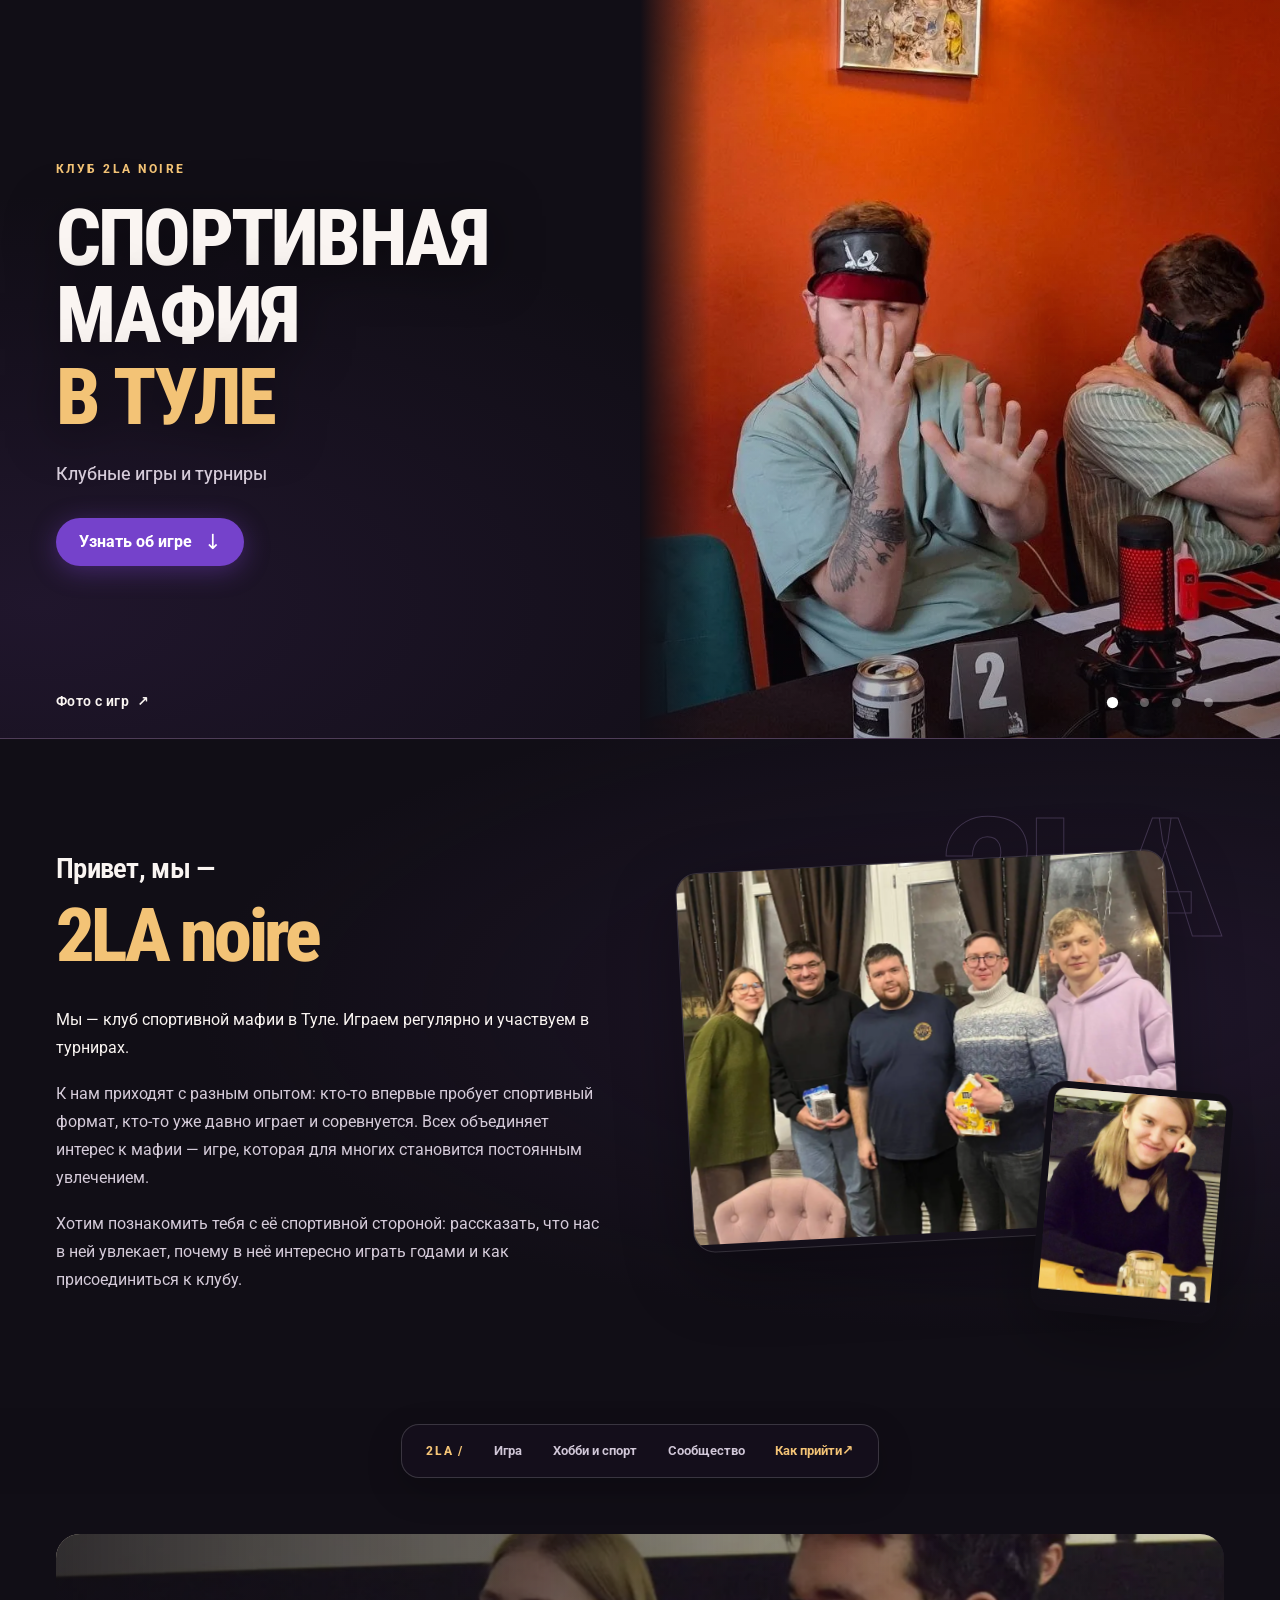
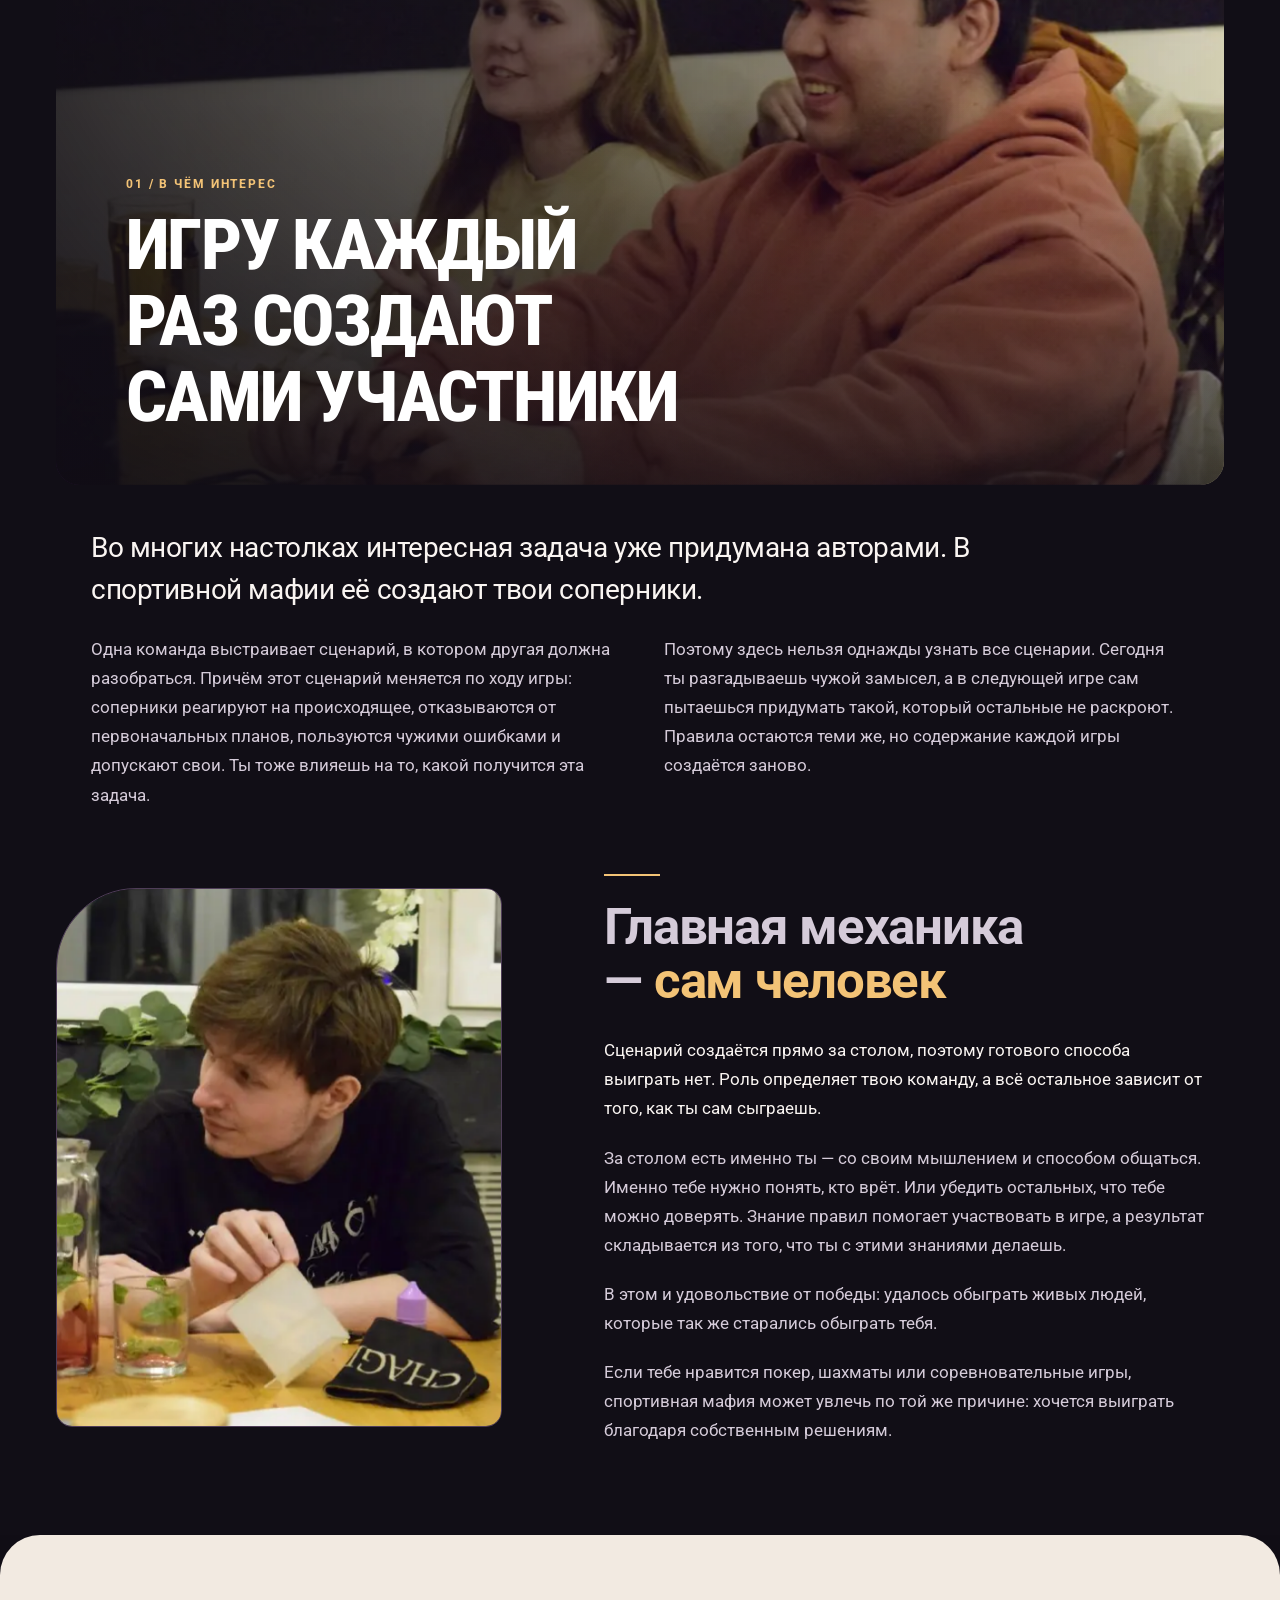
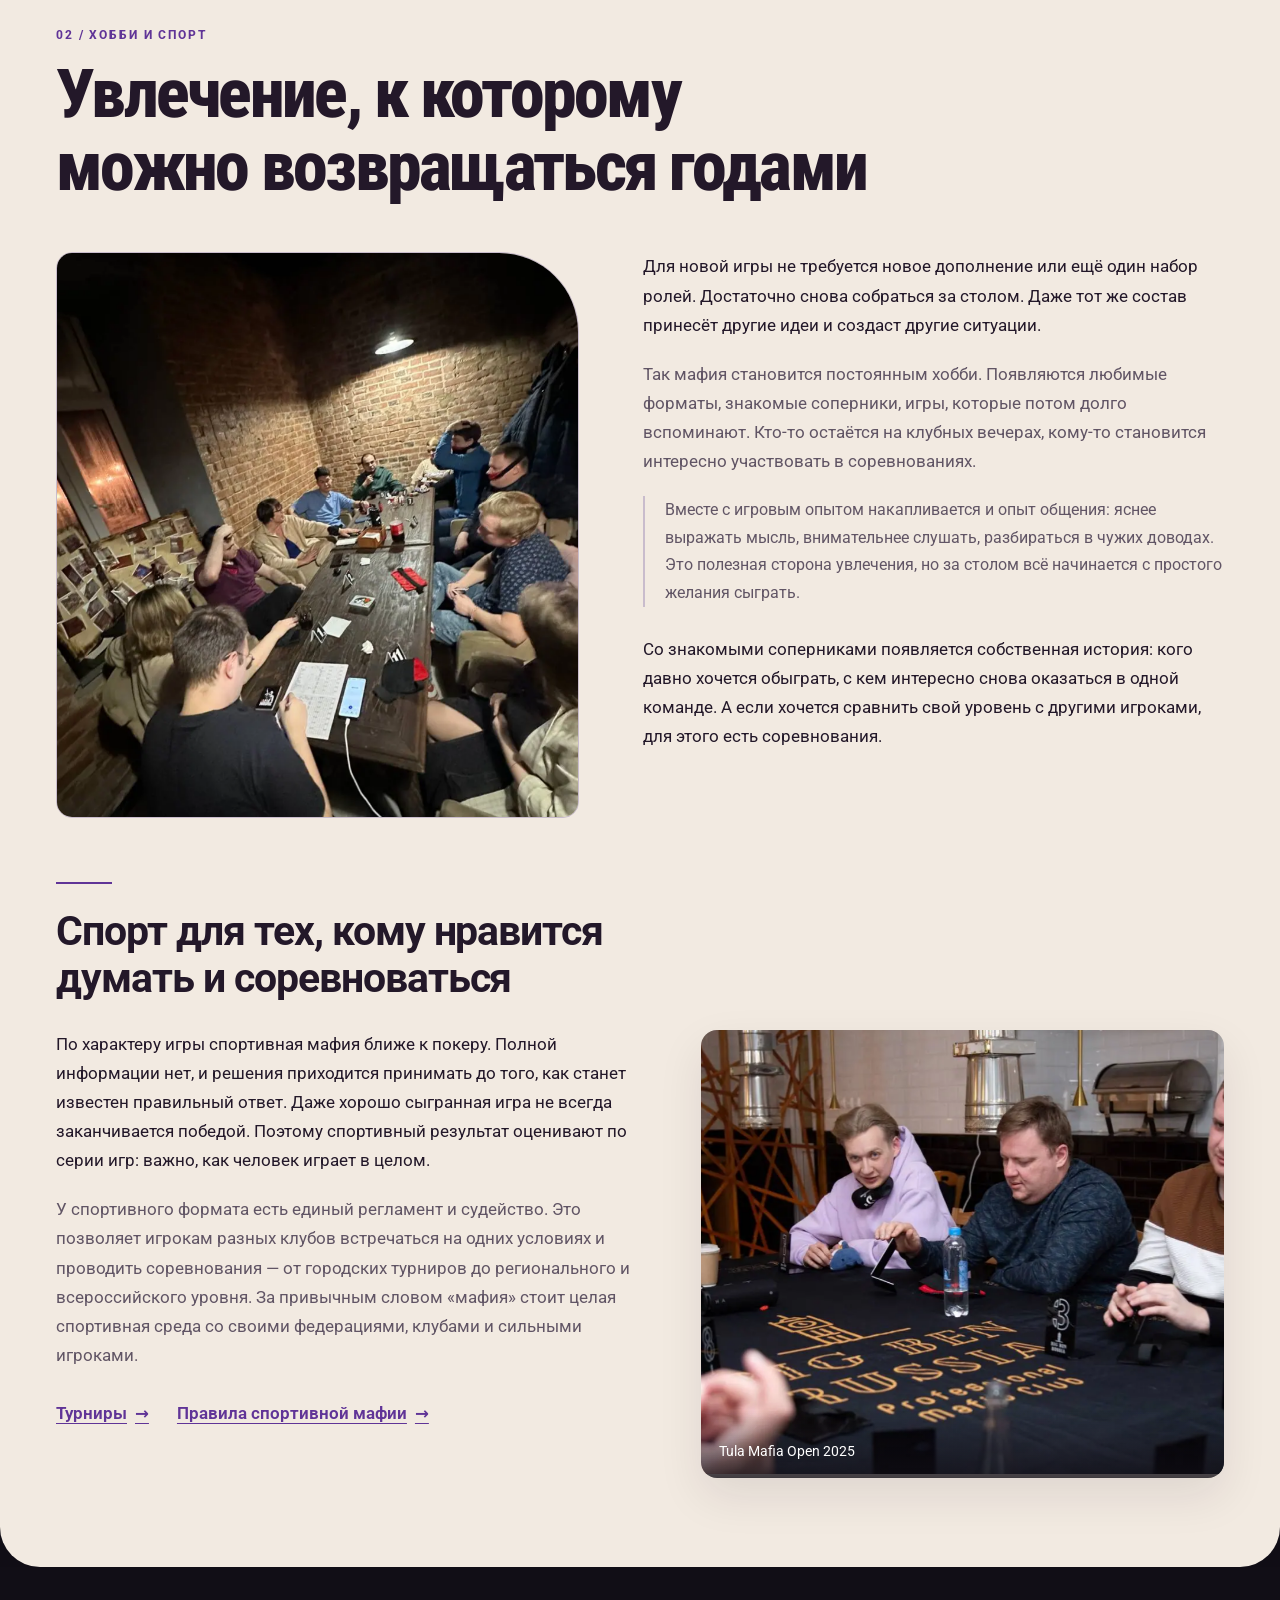
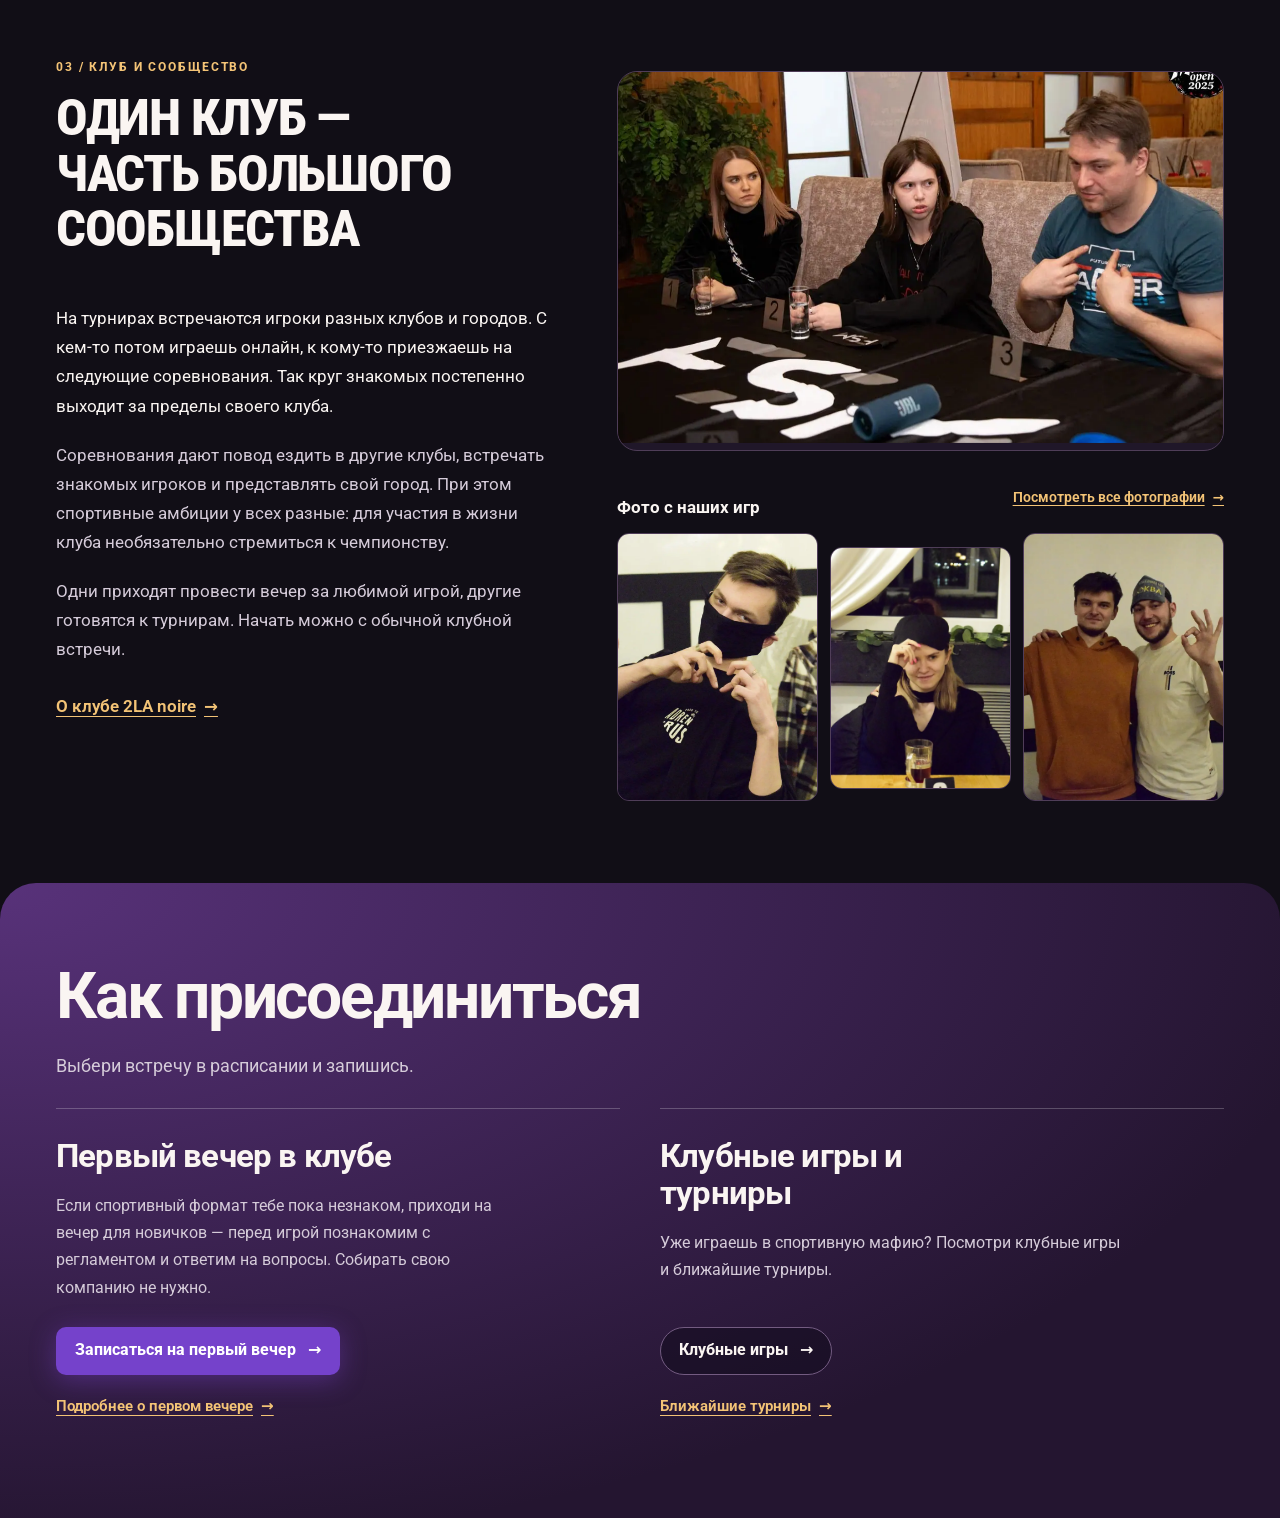
==== commit c1d9b515: "Перенести текст баннера влево и освободить фотографии от наложения" ====
--- a/index.html
+++ b/index.html
@@ -45,10 +45,10 @@
         </figure>
       </div>
       <div class="section-inner hero-layout">
-        <div class="hero-copy"><span class="hero-decor" aria-hidden="true">01 — 03</span>
+        <div class="hero-copy">
           <p class="eyebrow">Клуб 2LA noire</p>
           <h1>Спортивная<br>мафия <span>в&nbsp;Туле</span></h1>
-          <p class="hero-lead">Клуб для тех, кто хочет играть в мафию регулярно.</p>
+          <p class="hero-lead">Клубные игры и турниры</p>
           <div class="hero-actions">
             <a class="primary-button" href="#intro">Узнать об игре <span class="button-arrow" aria-hidden="true">↓</span></a>
           </div>
--- a/site.css
+++ b/site.css
@@ -909,3 +909,43 @@
 @media (prefers-reduced-motion:reduce) {
   .home-story .primary-button,.home-story .secondary-button { transition: none; }
 }
+
+/* Hero: a dedicated left text area keeps every slide clear of copy. */
+.home-story .hero {
+  min-height: clamp(540px,82svh,840px);
+  background: radial-gradient(ellipse at 3% 82%,#55317b38,transparent 48%),#110e16;
+}
+.home-story .hero-visual { left: 50%; }
+.home-story .hero-visual::after {
+  content: ""; position: absolute; inset: 0 auto 0 0; width: 11%; z-index: 1;
+  background: linear-gradient(90deg,#110e16,transparent); pointer-events: none;
+}
+.home-story .hero-slide::after { background: linear-gradient(180deg,#100d1508 30%,#100d154d 100%); }
+.home-story .hero-slide:nth-child(1) img { object-position: 58% 50%; }
+.home-story .hero-slide:nth-child(2) img { object-position: 50% 35%; }
+.home-story .hero-slide:nth-child(3) img { object-position: 50% 38%; }
+.home-story .hero-slide:nth-child(4) img { object-position: 50% 44%; }
+.home-story .hero-layout { display: block; max-width: 1380px; padding: clamp(64px,8vw,110px) var(--gutter) clamp(90px,9vw,130px); }
+.home-story .hero-copy { width: 45%; padding: 0; text-align: left; }
+.home-story .hero .eyebrow { margin-bottom: 22px; letter-spacing: .2em; }
+.home-story .hero h1 { font-size: clamp(2.65rem,6.2vw,5.8rem); line-height: .96; letter-spacing: -.035em; text-wrap: initial; }
+.home-story .hero h1 span { display: block; margin-top: .08em; }
+.home-story .hero-lead { max-width: 30ch; margin: 26px 0 0; color: var(--muted); font-size: clamp(1rem,1.4vw,1.2rem); font-weight: 450; letter-spacing: 0; line-height: 1.5; }
+.home-story .hero-actions { justify-content: flex-start; margin-top: 30px; }
+.home-story .hero .primary-button { padding-inline: 22px; }
+.home-story .hero-footer { padding-inline: max(var(--gutter),calc((100vw - 1380px)/2 + var(--gutter))); }
+@media (max-width:760px) {
+  .home-story .hero { display: flex; flex-direction: column; align-items: stretch; min-height: 0; }
+  .home-story .hero-layout { order: 0; width: 100%; padding: 30px var(--gutter) 28px; }
+  .home-story .hero-copy { width: 100%; }
+  .home-story .hero .eyebrow { margin-bottom: 14px; font-size: .72rem; }
+  .home-story .hero h1 { font-size: clamp(2.1rem,9.5vw,3.5rem); line-height: .98; }
+  .home-story .hero h1 span { display: inline; margin: 0; }
+  .home-story .hero-lead { margin-top: 16px; font-size: 1rem; }
+  .home-story .hero-actions { margin-top: 20px; }
+  .home-story .hero-visual { position: relative; inset: auto; order: 1; width: 100%; height: clamp(230px,64vw,380px); flex: none; }
+  .home-story .hero-visual::after { inset: 0 0 auto; width: 100%; height: 26%; background: linear-gradient(180deg,#110e16,transparent); }
+  .home-story .hero-slide::after { background: linear-gradient(0deg,#100d1529,transparent 65%); }
+  .home-story .hero-footer { position: relative; inset: auto; order: 2; padding: 6px var(--gutter); background: #110e16; }
+  .home-story .hero-photo-link { font-size: .8rem; }
+}
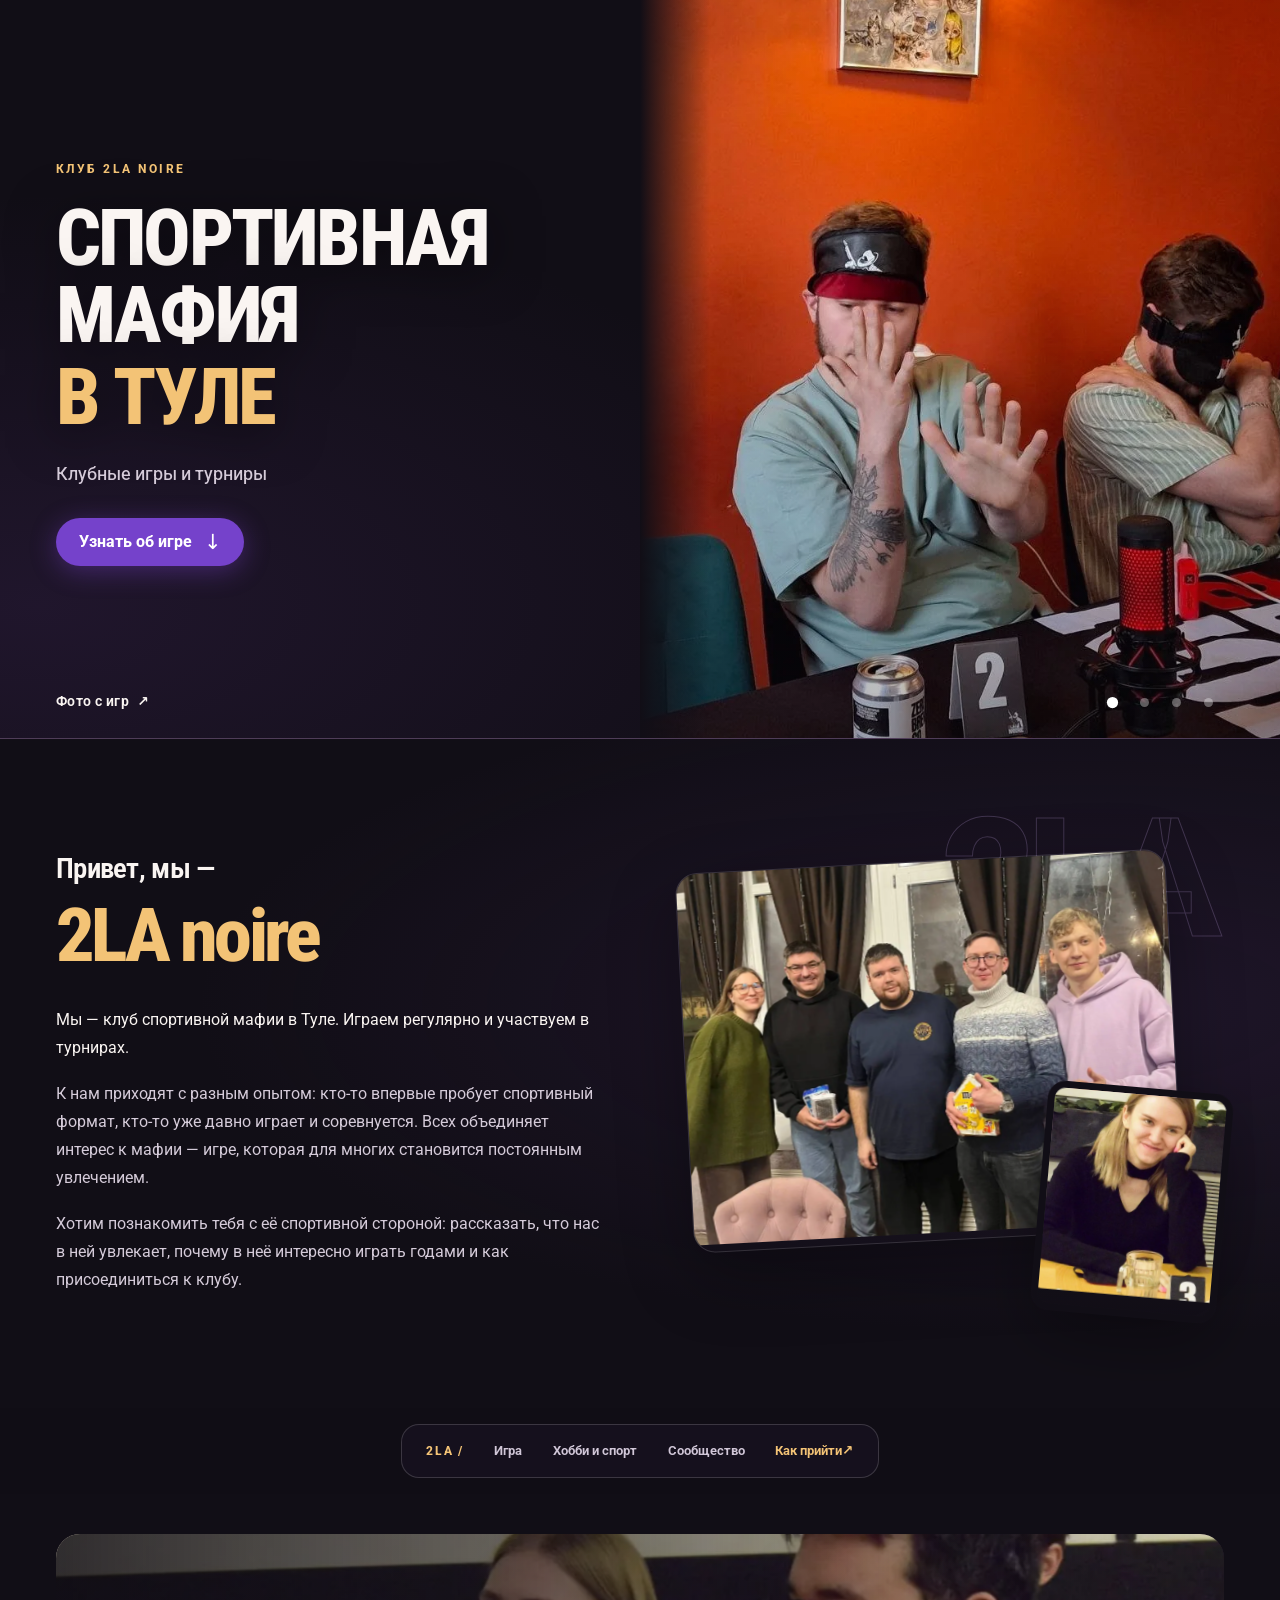
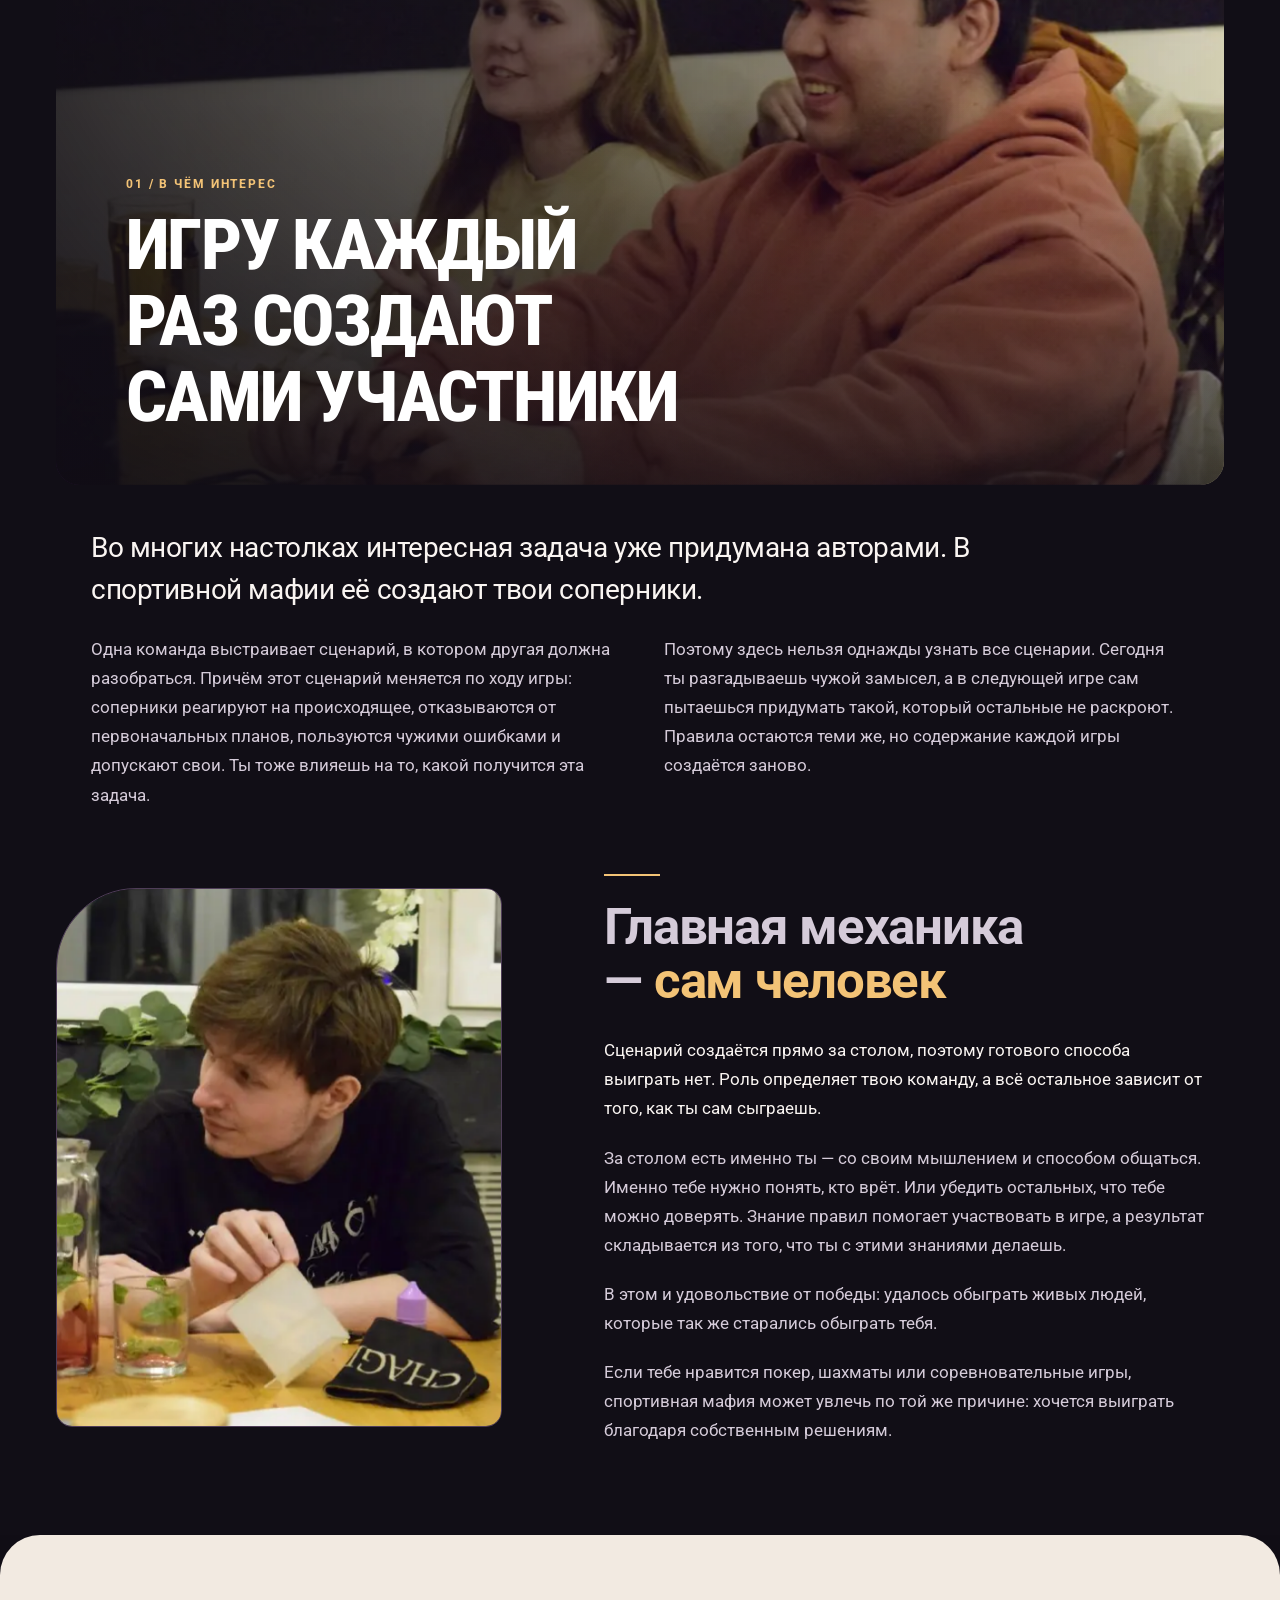
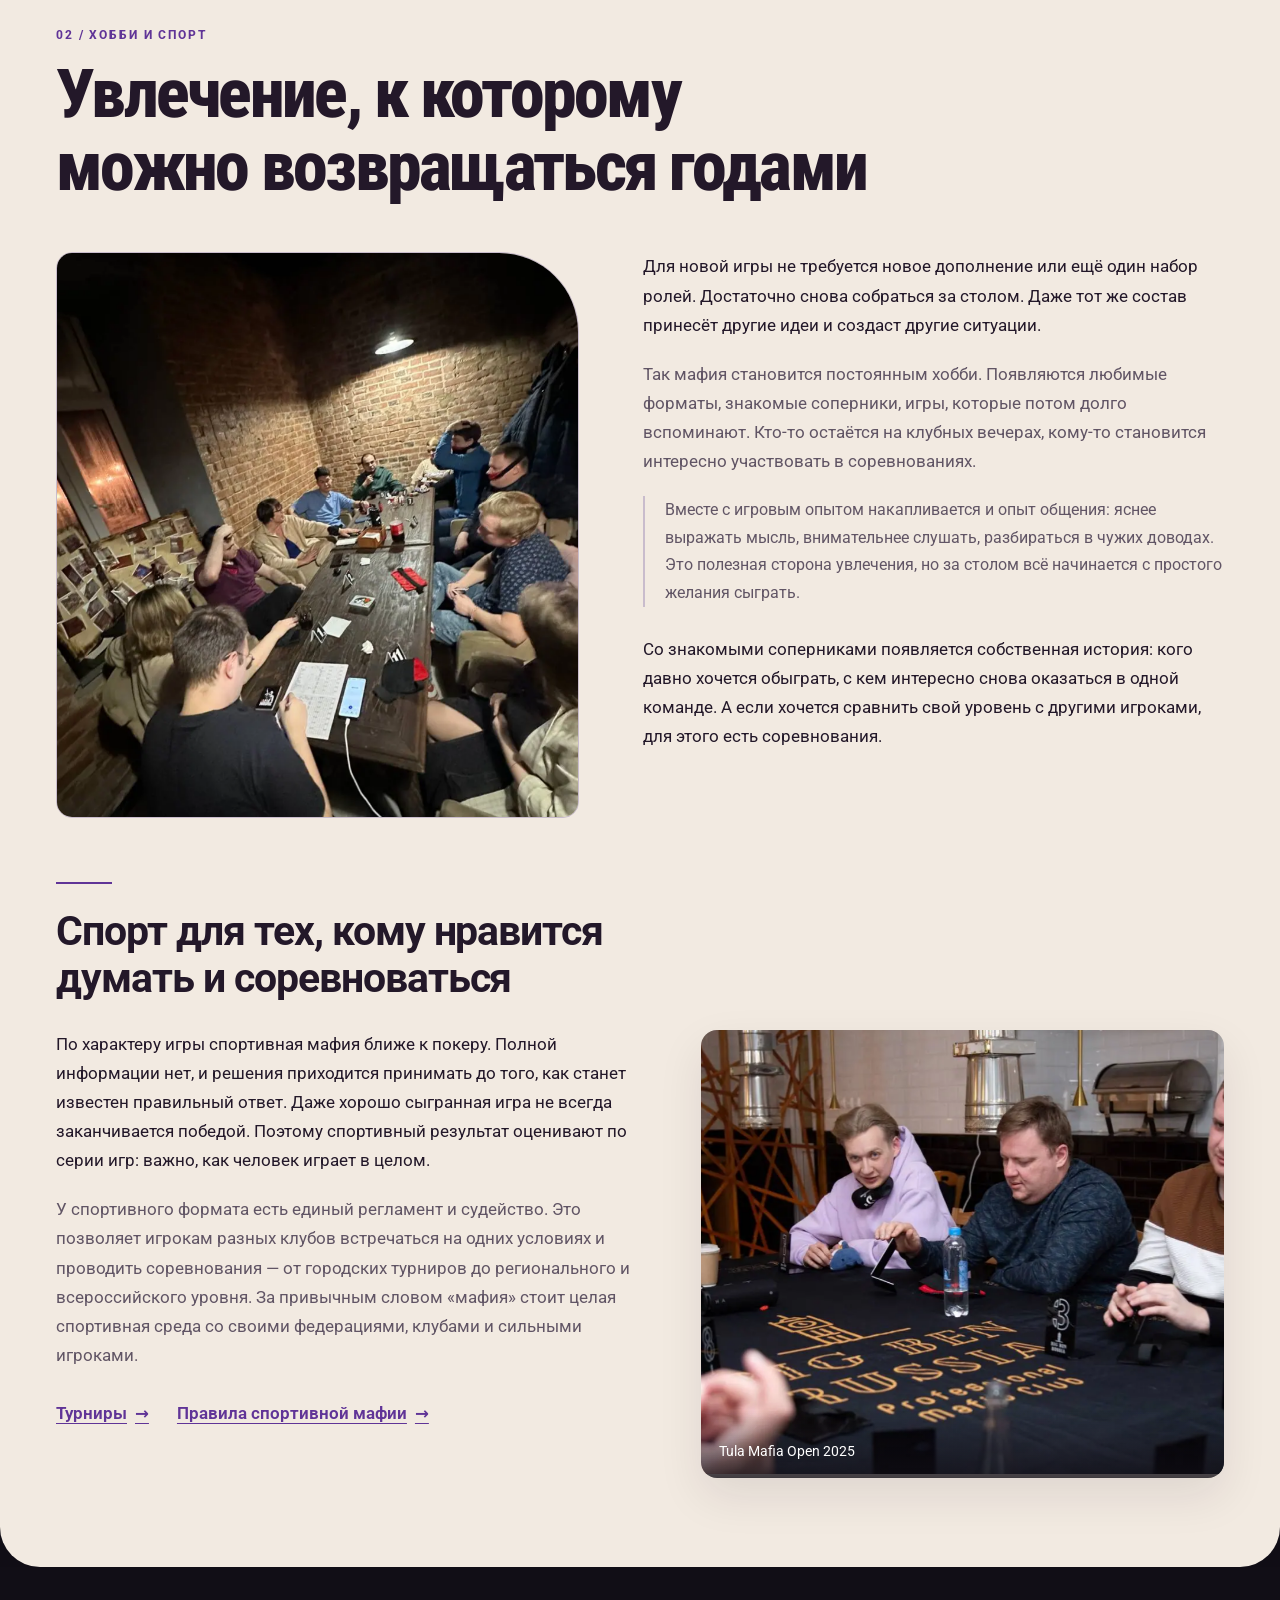
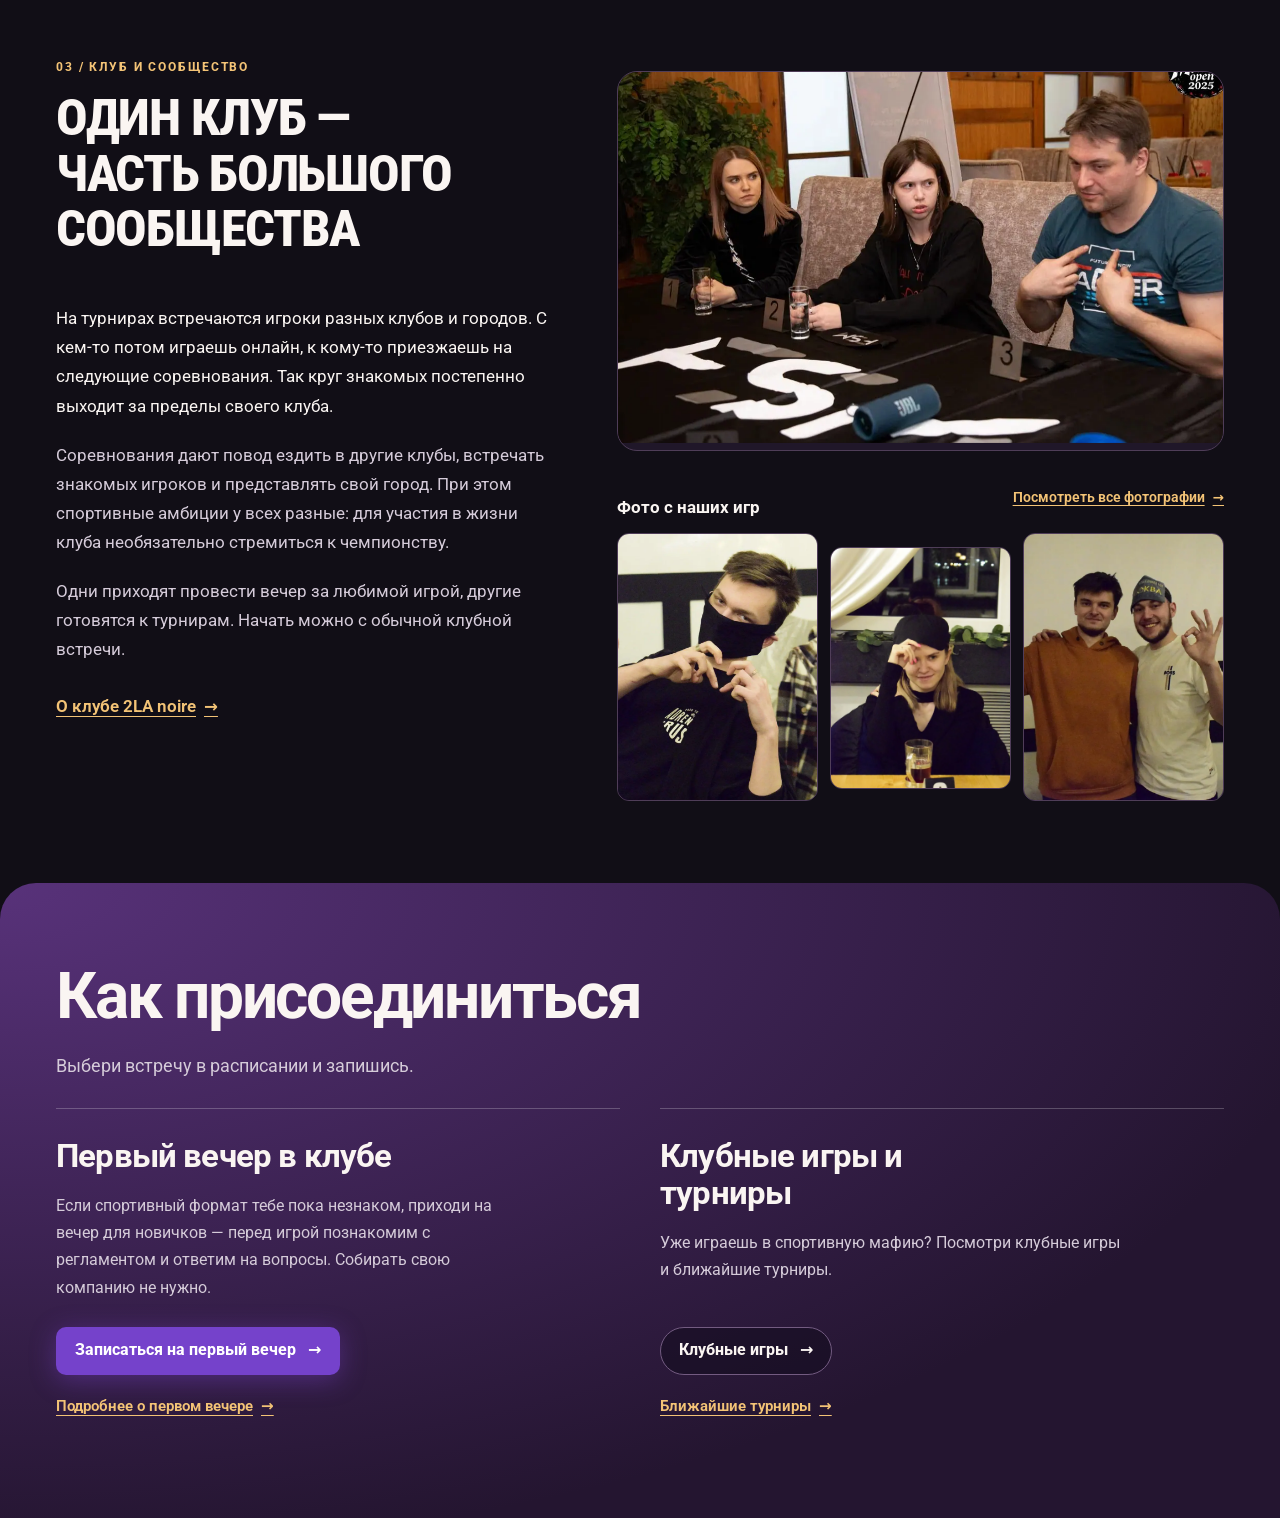
==== commit 451058fb: "Обновить шапку и подвал, оставить навигацию глав статичной" ====
--- a/index.html
+++ b/index.html
@@ -86,7 +86,6 @@
         <a href="#club-place">Сообщество</a>
         <a class="chapter-nav-join" href="#schedule">Как прийти <span aria-hidden="true">↗</span></a>
       </div>
-      <span class="chapter-progress" aria-hidden="true"></span>
     </nav>
     <div class="story-chapter story-chapter-game" data-story-chapter>
     <section class="section story-section game-intro" data-motion-section id="about" aria-labelledby="about-title">
--- a/site.css
+++ b/site.css
@@ -52,21 +52,26 @@
 }
 .section-copy { color: var(--muted); max-width: 55ch; margin: 20px 0 24px; line-height: 1.65; }
 
-.site-header { border-bottom: 1px solid #2a1e31; background: #110d16; }
-.header-inner { display: flex; align-items: center; justify-content: space-between; gap: 20px; min-height: 74px; }
+.site-header { border-bottom:1px solid #ffffff12; background:#110d16; }
+.header-inner { display:flex; align-items:center; justify-content:space-between; gap:24px; min-height:84px; }
 .brand { display: inline-flex; align-items: center; gap: 10px; min-width: max-content; }
 .brand-mark { display: grid; place-items: center; width: 44px; height: 58px; }
 .brand-logo { width: 38px; height: 56px; object-fit: contain; mix-blend-mode: screen; }
-.brand-name { font-size: 1.35rem; font-stretch: 82%; font-weight: 820; letter-spacing: -.035em; }
-.brand-name em { color: var(--muted); font-style: normal; font-weight: 450; }
-.main-nav, .header-actions, .account { display: flex; align-items: center; gap: clamp(10px, 1.9vw, 26px); }
-.main-nav a, .footer-inner nav a { color: var(--muted); font-size: .9rem; }
-.main-nav a:hover, .footer-inner nav a:hover { color: var(--text); text-decoration: underline; text-underline-offset: .25em; }
-.header-cta, .account a { display: inline-flex; align-items: center; justify-content: center; min-height: 44px; padding: 0 13px; border: 1px solid var(--line); border-radius: 8px; font-weight: 680; font-size: .86rem; white-space: nowrap; }
-.header-cta { color: var(--violet-light); border-color: #56387b; background: #29183e; }
-.main-nav a[aria-current] { color: var(--text); text-decoration: underline; text-underline-offset: .28em; }
-.account { gap: 8px; }
-.account a:hover, .header-cta:hover { border-color: var(--accent); }
+.brand-name { display:block; width:138px; height:24px; }
+.brand-wordmark { display:block; width:100%; height:100%; mix-blend-mode:screen; }
+.main-nav { display:flex; align-items:center; gap:3px; padding:5px; border:1px solid #ffffff12; border-radius:17px; background:#ffffff04; }
+.main-nav a { display:inline-flex; align-items:center; justify-content:center; min-height:42px; padding:10px 13px; border-radius:12px; color:var(--muted); font-size:.84rem; font-weight:600; line-height:1.2; white-space:nowrap; transition:background-color .18s,color .18s; }
+.main-nav a:hover,.main-nav a[aria-current] { background:#ffffff0d; color:var(--text); }
+.main-nav .nav-booking { background:#7542cb; color:#fff; }
+.main-nav .nav-booking:hover,.main-nav .nav-booking[aria-current] { background:#8655d7; color:#fff; }
+.header-actions,.account { display:flex; align-items:center; gap:8px; }
+.account a { display:inline-flex; align-items:center; justify-content:center; gap:10px; min-height:46px; padding:11px 16px; border:1px solid transparent; border-radius:14px; background:#f2eae1; color:#25182e; font-size:.84rem; font-weight:700; line-height:1.3; white-space:nowrap; transition:background-color .18s,border-color .18s; }
+.account a:hover { background:#fff8ef; }
+.account svg { width:17px; height:17px; flex:none; }
+.account .account-crm { border-color:#ffffff25; background:#ffffff04; color:var(--muted); }
+.account .account-crm:hover { border-color:#ac87d4; background:#372444; color:#fff; }
+.account-label-short { display:none; }
+#page-top { scroll-margin-top:0; }
 
 .hero {
   overflow: clip;
@@ -195,31 +200,74 @@
 .faq-list summary { padding: 13px 0; font-weight: 680; }
 .faq-list p { margin: 0 0 15px; color: var(--muted); }
 
-footer { border-top: 1px solid var(--line); }
-.footer-inner { display: flex; align-items: center; justify-content: space-between; gap: 12px 24px; padding-block: 25px; }
-.footer-inner nav { display: flex; flex-wrap: wrap; gap: 12px 24px; }
-.footer-inner p { color: var(--muted); margin: 0; }
+.site-footer { position:relative; border-top:1px solid #ffffff18; background:radial-gradient(ellipse at 0 0,#54317436,transparent 65%),#110d16; }
+.footer-inner { display:grid; grid-template-columns:minmax(0,1.2fr) minmax(0,.7fr) minmax(0,1fr); align-items:start; gap:clamp(28px,5vw,76px); padding-block:clamp(44px,6vw,76px) 44px; }
+.footer-inner > * { min-width:0; }
+.footer-brand .brand-name { width:200px; height:35px; }
+.footer-description { max-width:24ch; margin:22px 0 26px; color:var(--muted); font-size:clamp(1.1rem,1.7vw,1.4rem); line-height:1.5; letter-spacing:-.015em; }
+.footer-write { display:inline-flex; align-items:center; justify-content:space-between; gap:24px; min-height:54px; max-width:100%; padding:14px 18px; border:1px solid #fff0; border-radius:14px; background:#f2eae1; color:#2b1936; font-size:.9rem; font-weight:700; line-height:1.4; }
+.footer-write:hover { background:#fff7ed; }
+.footer-write svg,.footer-location svg,.footer-bottom a svg { width:18px; height:18px; flex:none; }
+.footer-label { margin:0 0 20px; color:#bba7c8; font-size:.7rem; font-weight:750; line-height:1.5; letter-spacing:.14em; text-transform:uppercase; }
+.footer-page-links { display:grid; align-content:start; gap:0; }
+.footer-page-links a { display:flex; align-items:center; min-height:40px; width:fit-content; color:var(--muted); font-size:.95rem; line-height:1.4; }
+.footer-page-links a:hover { color:var(--link); text-decoration:underline; text-underline-offset:5px; }
+.footer-socials { display:grid; grid-template-columns:repeat(2,minmax(0,1fr)); gap:12px; }
+.footer-social { display:grid; grid-template-columns:minmax(0,1fr) 18px; align-content:space-between; gap:20px 10px; min-height:118px; padding:18px 16px; border:1px solid #ffffff1f; border-radius:16px; background:linear-gradient(145deg,#ffffff08,#ffffff02); transition:border-color .18s,background-color .18s; }
+.footer-social:hover { border-color:#b38bda; background-color:#44265555; }
+.footer-social-icon { width:27px; height:27px; color:#d5b9f2; }
+.footer-social-arrow { width:18px; height:18px; align-self:start; color:#bba7c8; }
+.footer-social span { grid-column:1 / -1; color:var(--text); font-size:.9rem; font-weight:600; line-height:1.45; }
+.footer-location { display:inline-flex; align-items:center; gap:18px; min-height:44px; margin-top:18px; color:var(--muted); font-size:.85rem; }
+.footer-location:hover { color:var(--link); }
+.footer-bottom { border-top:1px solid #ffffff12; }
+.footer-bottom-inner { display:flex; align-items:center; justify-content:space-between; gap:16px; min-height:76px; color:#ae9fb8; font-size:.78rem; }
+.footer-bottom a { display:inline-flex; align-items:center; gap:14px; min-height:44px; }
+.footer-bottom a:hover { color:var(--text); }
 
 @media (min-width: 1241px) {
   .site-header { position: sticky; top: 0; z-index: 10; background: #110d16ed; backdrop-filter: blur(10px); }
-  :target { scroll-margin-top: 94px; }
+  :target { scroll-margin-top: 104px; }
 }
 @media (max-width: 1240px) {
-  .header-inner { flex-wrap: wrap; gap: 0 12px; padding-block: 10px 4px; }
-  .header-inner .main-nav { order: 3; width: 100%; justify-content: flex-start; flex-wrap: wrap; gap: 0 18px; }
-  .header-inner .main-nav a { display: inline-flex; align-items: center; min-height: 44px; }
+  .header-inner { flex-wrap:wrap; gap:12px 16px; min-height:0; padding-block:12px; }
+  .header-inner .main-nav { order:3; display:grid; grid-template-columns:repeat(6,minmax(0,1fr)); width:100%; }
+  .header-inner .main-nav a { min-width:0; min-height:44px; padding:8px; text-align:center; white-space:normal; }
+}
+@media (max-width:900px) {
+  .footer-inner { grid-template-columns:repeat(2,minmax(0,1fr)); gap:36px; }
+  .footer-brand-block { grid-column:1 / -1; }
+  .footer-description { margin-block:18px 22px; }
 }
 @media (max-width: 760px) {
   .hero-layout, .section-heading, .about-layout, .place-layout, .rating-layout, .faq-layout { grid-template-columns: minmax(0, 1fr); }
   .hero-slide img { aspect-ratio: 1.56; }
   .photo-grid { grid-template-columns: repeat(2, minmax(0, 1fr)); gap: 8px; }
   .steps { grid-template-columns: minmax(0, 1fr); gap: 18px; margin-top: 25px; }
-  .footer-inner { align-items: flex-start; flex-wrap: wrap; }
+  .header-inner .main-nav { grid-template-columns:repeat(3,minmax(0,1fr)); }
+  .account-crm span { display:none; }
+  .account .account-crm { width:46px; padding:0; }
+}
+@media (max-width:560px) {
+  .footer-inner { grid-template-columns:minmax(0,1fr); }
+  .footer-brand-block { grid-column:auto; }
+  .footer-page-links { grid-template-columns:repeat(2,minmax(0,1fr)); gap:0 24px; }
+  .footer-page-links a { min-height:44px; }
+  .footer-write { width:100%; }
+  .footer-label { margin-bottom:14px; }
 }
 @media (max-width: 440px) {
-  .header-cta { display: none; }
-  .header-inner .main-nav a { font-size: .85rem; }
-  .header-inner .main-nav { column-gap: clamp(8px, 3.2vw, 14px); }
+  .brand { gap:8px; }
+  .brand-mark { width:30px; height:44px; }
+  .brand-logo { width:29px; height:43px; }
+  .brand-name { width:100px; height:18px; }
+  .header-inner { column-gap:12px; }
+  .header-inner .main-nav a { font-size:.8rem; padding-inline:6px; }
+  .account { gap:6px; }
+  .account a { min-height:44px; padding:10px 12px; font-size:.8rem; border-radius:12px; }
+  .account .account-crm { width:44px; padding:0; }
+  .account-cabinet .account-label-long,.account-cabinet .account-arrow { display:none; }
+  .account-cabinet .account-label-short { display:inline; }
   .photo-dialog { padding: 8px; }
   .photo-dialog[open] { grid-template-columns: 44px minmax(0, 1fr) 44px; }
 }
@@ -275,20 +323,6 @@
 }
 .player-paths h2 { font-size: clamp(1.65rem, 3.5vw, 3rem); text-wrap: wrap; }
 .player-paths .secondary-button { margin-top: auto; }
-.header-cta, .header-actions .account a, .footer-inner nav a {
-  border-radius: 999px;
-  padding-inline: 16px;
-}
-.footer-inner nav { gap: 8px; }
-.footer-inner nav a {
-  display: inline-flex;
-  align-items: center;
-  min-height: 44px;
-  border: 1px solid var(--line);
-  background: var(--ink-raised);
-}
-.footer-inner nav a:hover { border-color: var(--violet-light); }
-
 .hero-layout { position: relative; isolation: isolate; min-height: clamp(490px, 58vw, 700px); align-content: center; }
 .hero-copy { z-index: 1; padding: 38px 12px 88px; pointer-events: none; }
 .hero-copy a { pointer-events: auto; }
@@ -414,7 +448,7 @@
 }
 
 /* Editorial homepage, 2026. Chapter links are always ordinary anchors if JS is unavailable. */
-.chapter-nav { position: sticky; top: 74px; z-index: 9; background: #15101ded; border-block: 1px solid #ffffff1b; -webkit-backdrop-filter: blur(18px); backdrop-filter: blur(18px); }
+.chapter-nav { position:static; background:#15101d; border-block:1px solid #ffffff1b; }
 .chapter-nav-inner { width: 100%; max-width: 1380px; margin: 0 auto; padding: 0 var(--gutter); min-height: 58px; display: flex; align-items: center; gap: clamp(8px, 2.4vw, 35px); overflow-x: auto; scrollbar-width: none; }
 .chapter-nav-inner::-webkit-scrollbar { display: none; }
 .chapter-nav-inner a { position: relative; display: inline-flex; align-items: center; min-height: 48px; white-space: nowrap; color: #d1c7d8; font-size: .84rem; font-weight: 650; }
@@ -422,8 +456,7 @@
 .chapter-nav-inner a[aria-current="location"]::after { content:""; height: 2px; position: absolute; inset: auto 0 0; background: var(--link); }
 .chapter-nav-brand { color: var(--link); font-size: .77rem; font-weight: 800; letter-spacing: .13em; flex-shrink: 0; }
 .chapter-nav-inner .chapter-nav-join { margin-left: auto; color: var(--link); }
-.chapter-progress { position: absolute; bottom: -1px; left: 0; width: 100%; height: 2px; transform: scaleX(0); transform-origin: left; background: var(--link); pointer-events: none; }
-#about,#sport,#whats-next,#club-place,#newcomers,#schedule { scroll-margin-top: 156px; }
+#about,#sport,#whats-next,#club-place,#newcomers,#schedule { scroll-margin-top:110px; }
 .hero .eyebrow { letter-spacing: .24em; }
 .hero h1 { font-weight: 800; text-shadow: 0 7px 50px #0603098f; }
 .hero .primary-button { border-radius: 100px; padding-inline: 26px; }
@@ -481,7 +514,6 @@
   .editorial-gallery .photo-preview:hover img { transform: scale(1.045); }
 }
 @media (min-width:1241px) { .site-header { z-index: 11; } }
-@media (max-width:1240px) { .chapter-nav { top: 0; } }
 @media (max-width:900px) {
   .about-layout, .sport-layout, .place-story { grid-template-columns: 1fr; }
   .intro-sticky, .journey-visual { position: static; }
@@ -655,7 +687,6 @@
 
 @media (max-width: 760px) {
   /* Five complete destinations, rather than a clipped horizontal strip. */
-  .chapter-nav { top: 0; }
   .chapter-nav-inner {
     display: grid;
     grid-template-columns: repeat(3, minmax(0, 1fr));
@@ -676,7 +707,7 @@
   }
   .chapter-nav-inner .chapter-nav-join { margin-left: 0; }
   #about, #sport, #whats-next, #club-place, #newcomers, #schedule {
-    scroll-margin-top: 118px;
+    scroll-margin-top:24px;
   }
 
   /* Large single image must not dominate multiple phone screens. */
@@ -731,7 +762,7 @@
 .home-story .story-copy p:last-child { margin-bottom: 0; }
 .home-story .story-copy p:first-of-type { color: var(--text); }
 .home-story .story-aside { border-left: 2px solid var(--line); padding-left: 20px; font-size: .95em; }
-.home-story .story-photo { position: sticky; top: 170px; align-self: start; margin: 0; overflow: hidden; border: 1px solid var(--line); border-radius: 16px; background: var(--surface); }
+.home-story .story-photo { position: sticky; top: 110px; align-self: start; margin: 0; overflow: hidden; border: 1px solid var(--line); border-radius: 16px; background: var(--surface); }
 .home-story .story-photo img { width: 100%; height: clamp(310px,34vw,490px); object-fit: cover; object-position: center 40%; }
 .home-story .story-photo figcaption { position: relative; padding: 12px 18px; color: var(--muted); font-size: .85rem; background: var(--surface); }
 .home-story .story-reverse { grid-template-columns: minmax(0,.9fr) minmax(0,1fr); }
@@ -773,10 +804,9 @@
 .home-story .intro-detail-photo img { object-position: center 30%; }
 .home-story .intro-monogram { position: absolute; right: 12px; top: -32px; color: transparent; -webkit-text-stroke: 1px #d9b7ff36; font-size: clamp(7rem,13vw,12rem); font-weight: 850; letter-spacing: -.06em; line-height: 1; z-index: 0; pointer-events: none; }
 
-/* Floating chapter navigation keeps the route through the page available. */
-.home-story .chapter-nav { width: fit-content; max-width: calc(100% - 32px); margin: 16px auto; top: 90px; border: 1px solid #ffffff29; border-radius: 18px; box-shadow: 0 12px 36px #0003; overflow: hidden; }
+/* Chapter shortcuts stay at the start of the story, in normal document flow. */
+.home-story .chapter-nav { width: fit-content; max-width: calc(100% - 32px); margin: 16px auto; border: 1px solid #ffffff29; border-radius: 18px; overflow: hidden; }
 .home-story .chapter-nav-inner { min-height: 52px; gap: clamp(14px,2.4vw,34px); padding: 4px 24px; }
-.home-story .chapter-progress { bottom: 0; opacity: .6; }
 .home-story .chapter-nav-inner a { min-height: 44px; }
 
 /* First chapter: a cinematic image opens the story, followed by two columns. */
@@ -831,13 +861,11 @@
 .home-story .story-join-paths p { color: var(--muted); line-height: 1.7; margin: 18px 0 26px; flex: 1; max-width: 52ch; }
 .home-story .story-join-paths .text-link { margin-top: 10px; font-size: .95rem; }
 .home-story .primary-button,.home-story .secondary-button { transition: background-color .2s,border-color .2s; }
-.home-story #intro { scroll-margin-top: 94px; }
-.home-story #player { scroll-margin-top: 166px; }
+.home-story #intro,.home-story #player { scroll-margin-top:110px; }
 
 @media (max-width:1240px) {
-  .home-story .chapter-nav { top: 12px; }
-  .home-story .story-photo { top: 92px; }
-  .home-story #intro { scroll-margin-top: 24px; }
+  .home-story .story-photo { top:24px; }
+  .home-story :is(#intro,#about,#player,#whats-next,#sport,#club-place,#schedule) { scroll-margin-top:24px; }
 }
 @media (max-width:1000px) {
   .home-story .intro-composition { gap: 32px; }
@@ -866,7 +894,7 @@
   .home-story .intro-detail-photo { height: 57%; width: 32%; border-width: 5px; }
   .home-story .intro-monogram { font-size: clamp(6rem,30vw,10rem); top: 0; }
   .home-story .home-intro p { order: 2; }
-  .home-story .chapter-nav { max-width: calc(100% - 24px); width: min(470px,calc(100% - 24px)); top: 8px; border-radius: 18px; }
+  .home-story .chapter-nav { max-width: calc(100% - 24px); width: min(470px,calc(100% - 24px)); border-radius: 18px; }
   .home-story .chapter-nav-inner { grid-template-columns: repeat(2,minmax(0,1fr)); gap: 0 8px; padding: 5px 14px; }
   .home-story .chapter-nav-inner a { min-height: 44px; }
   .home-story .story-chapter-sport { border-radius: 24px; }
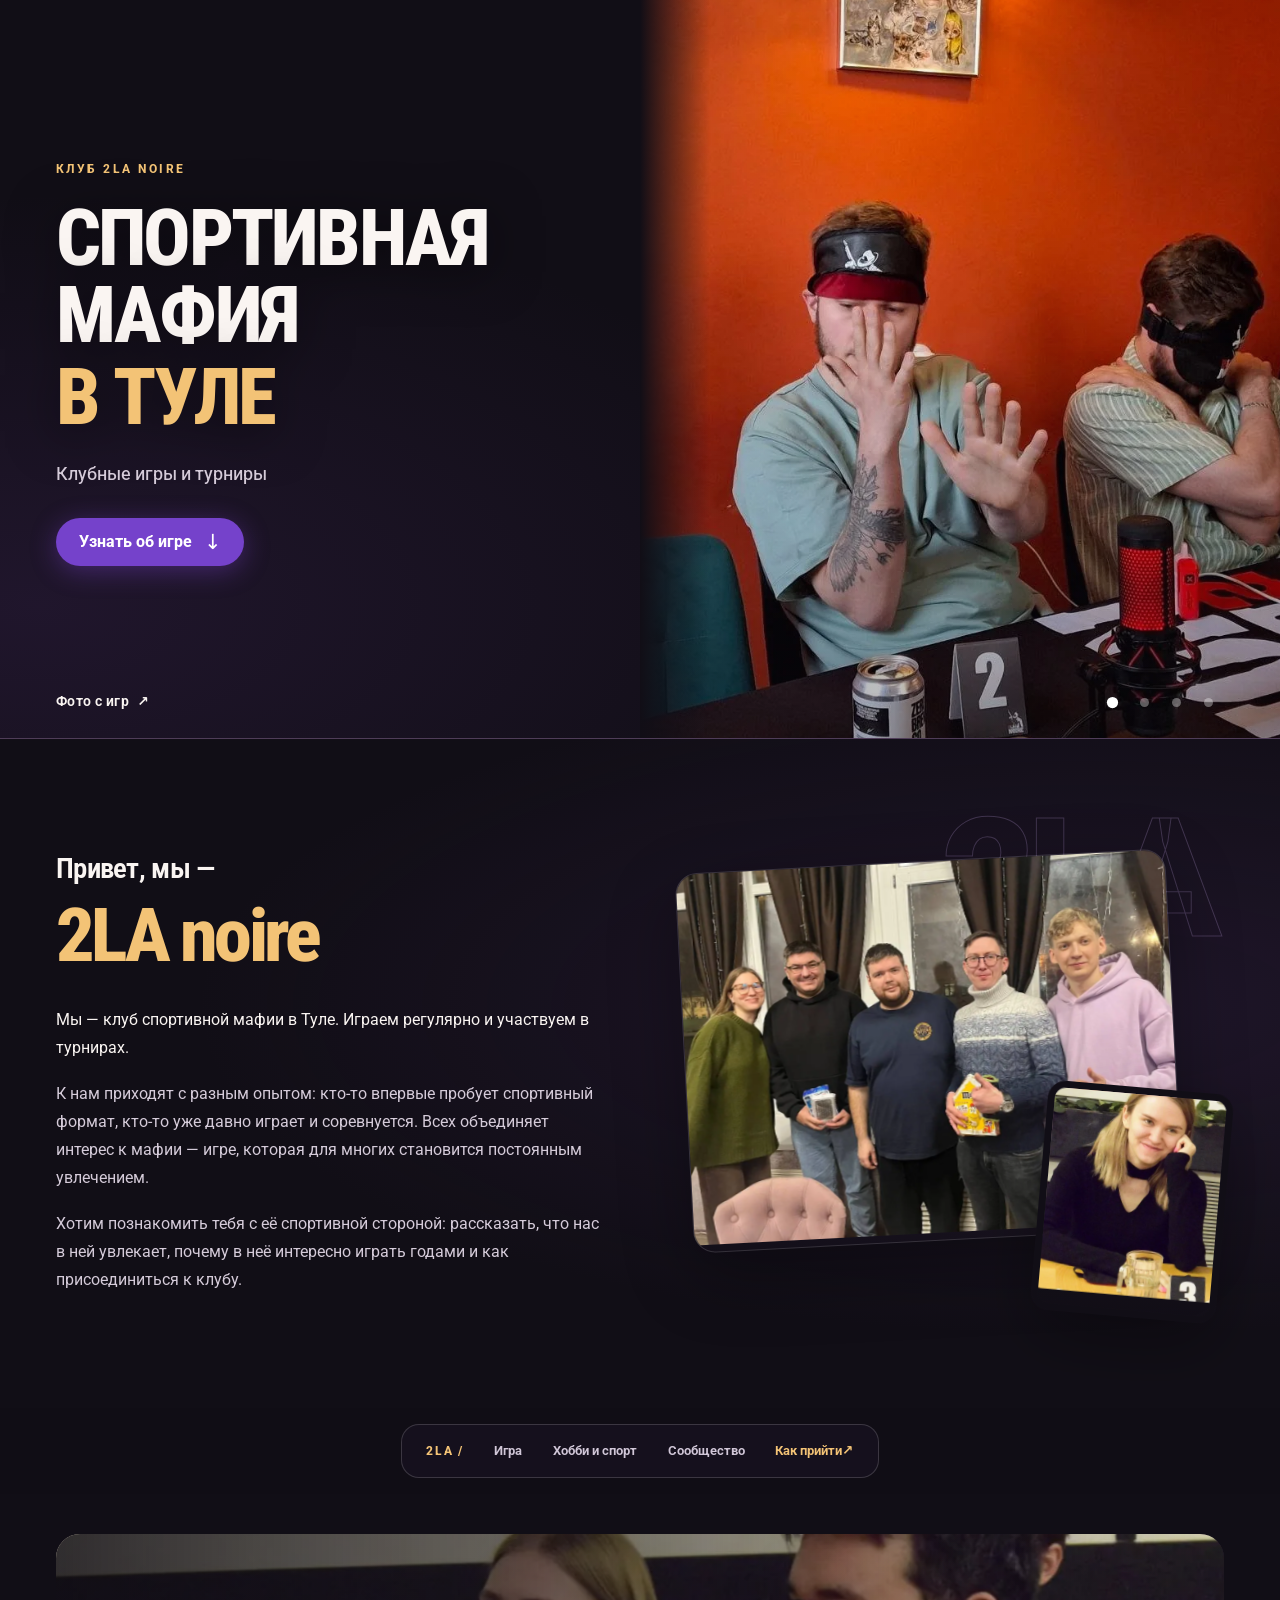
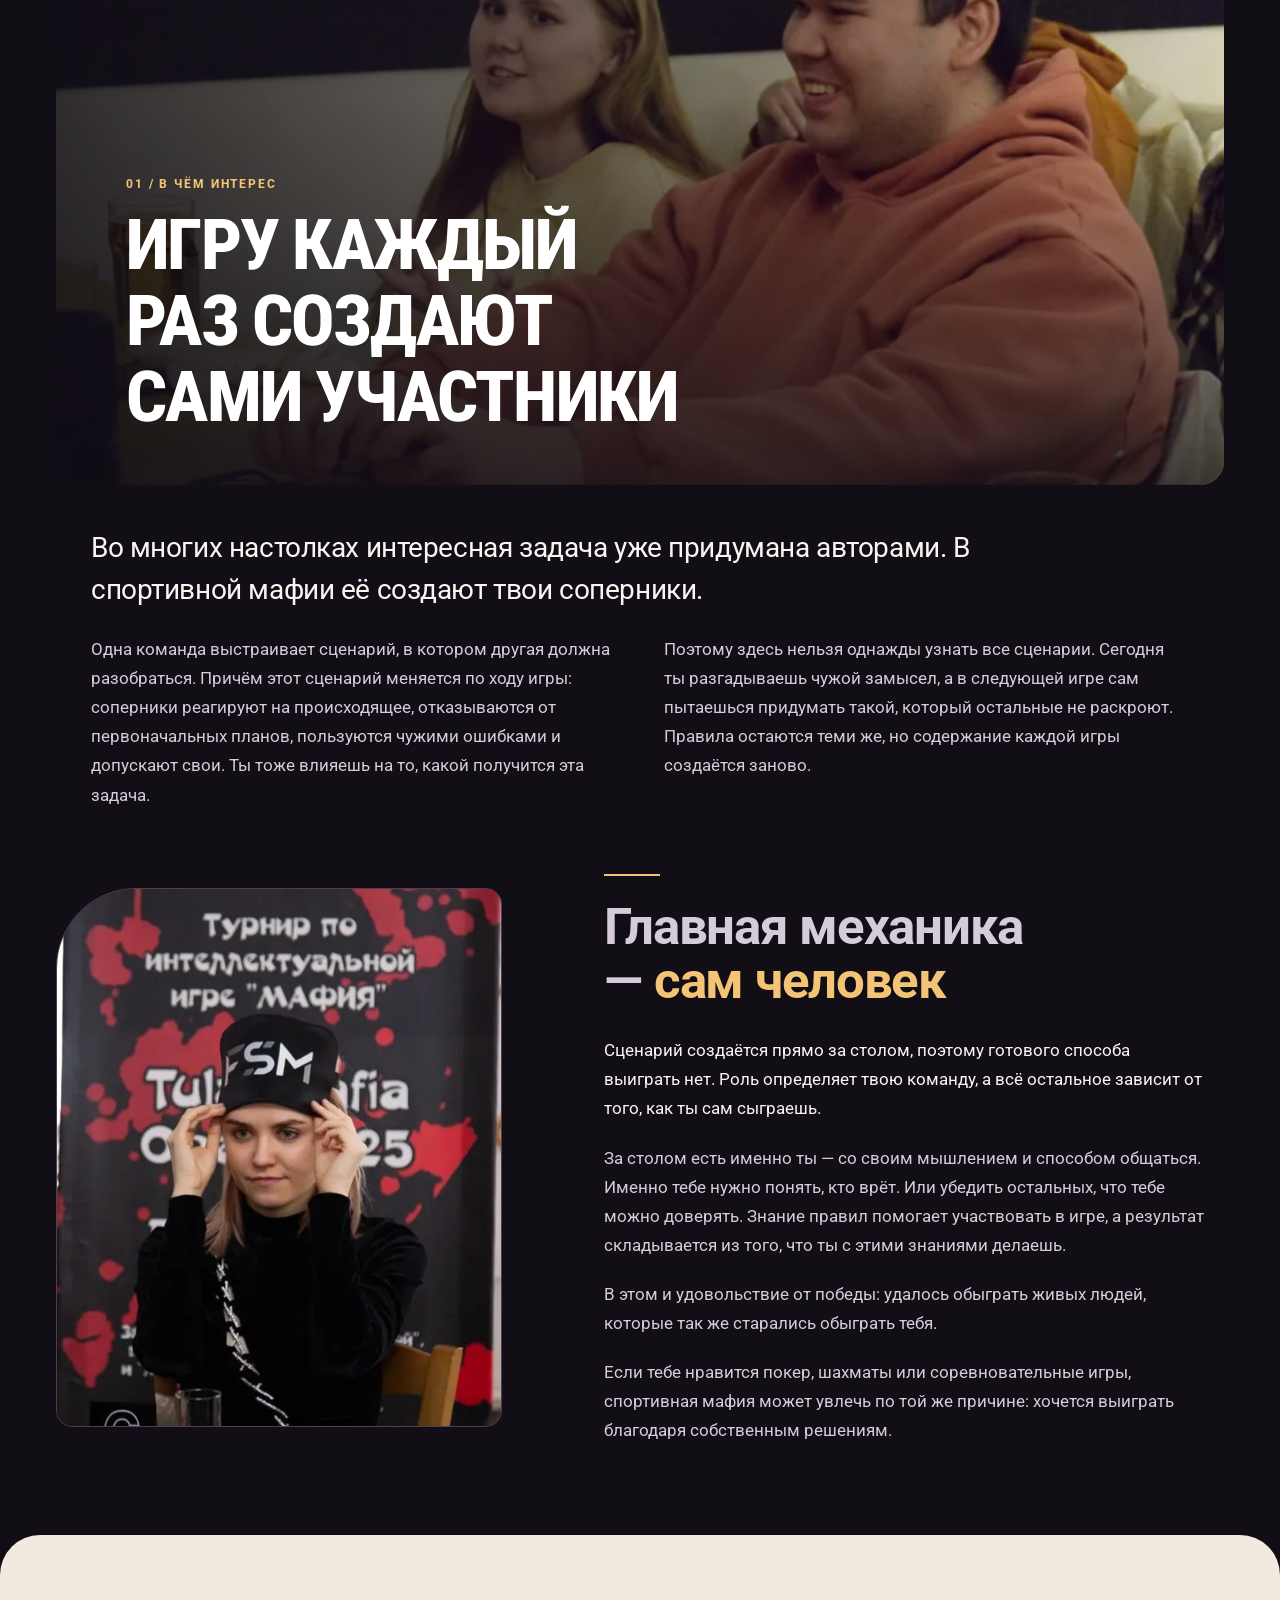
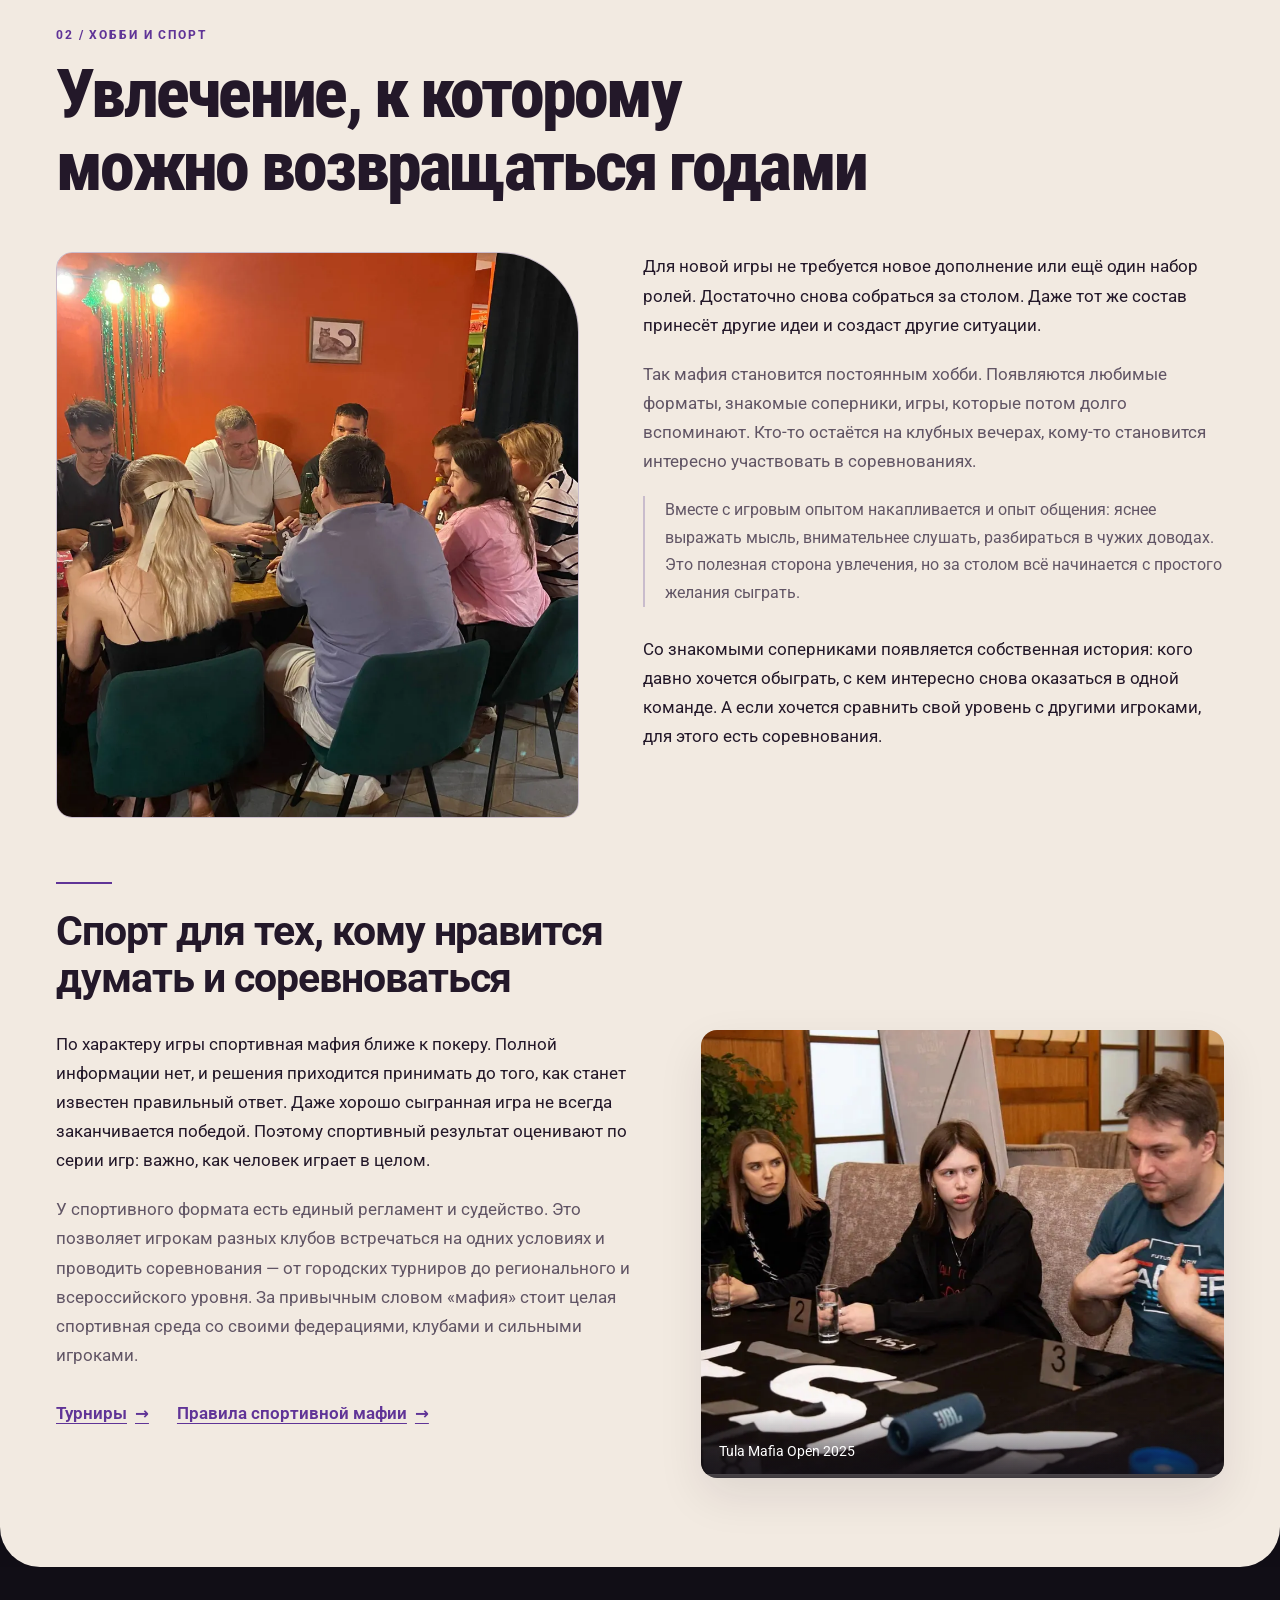
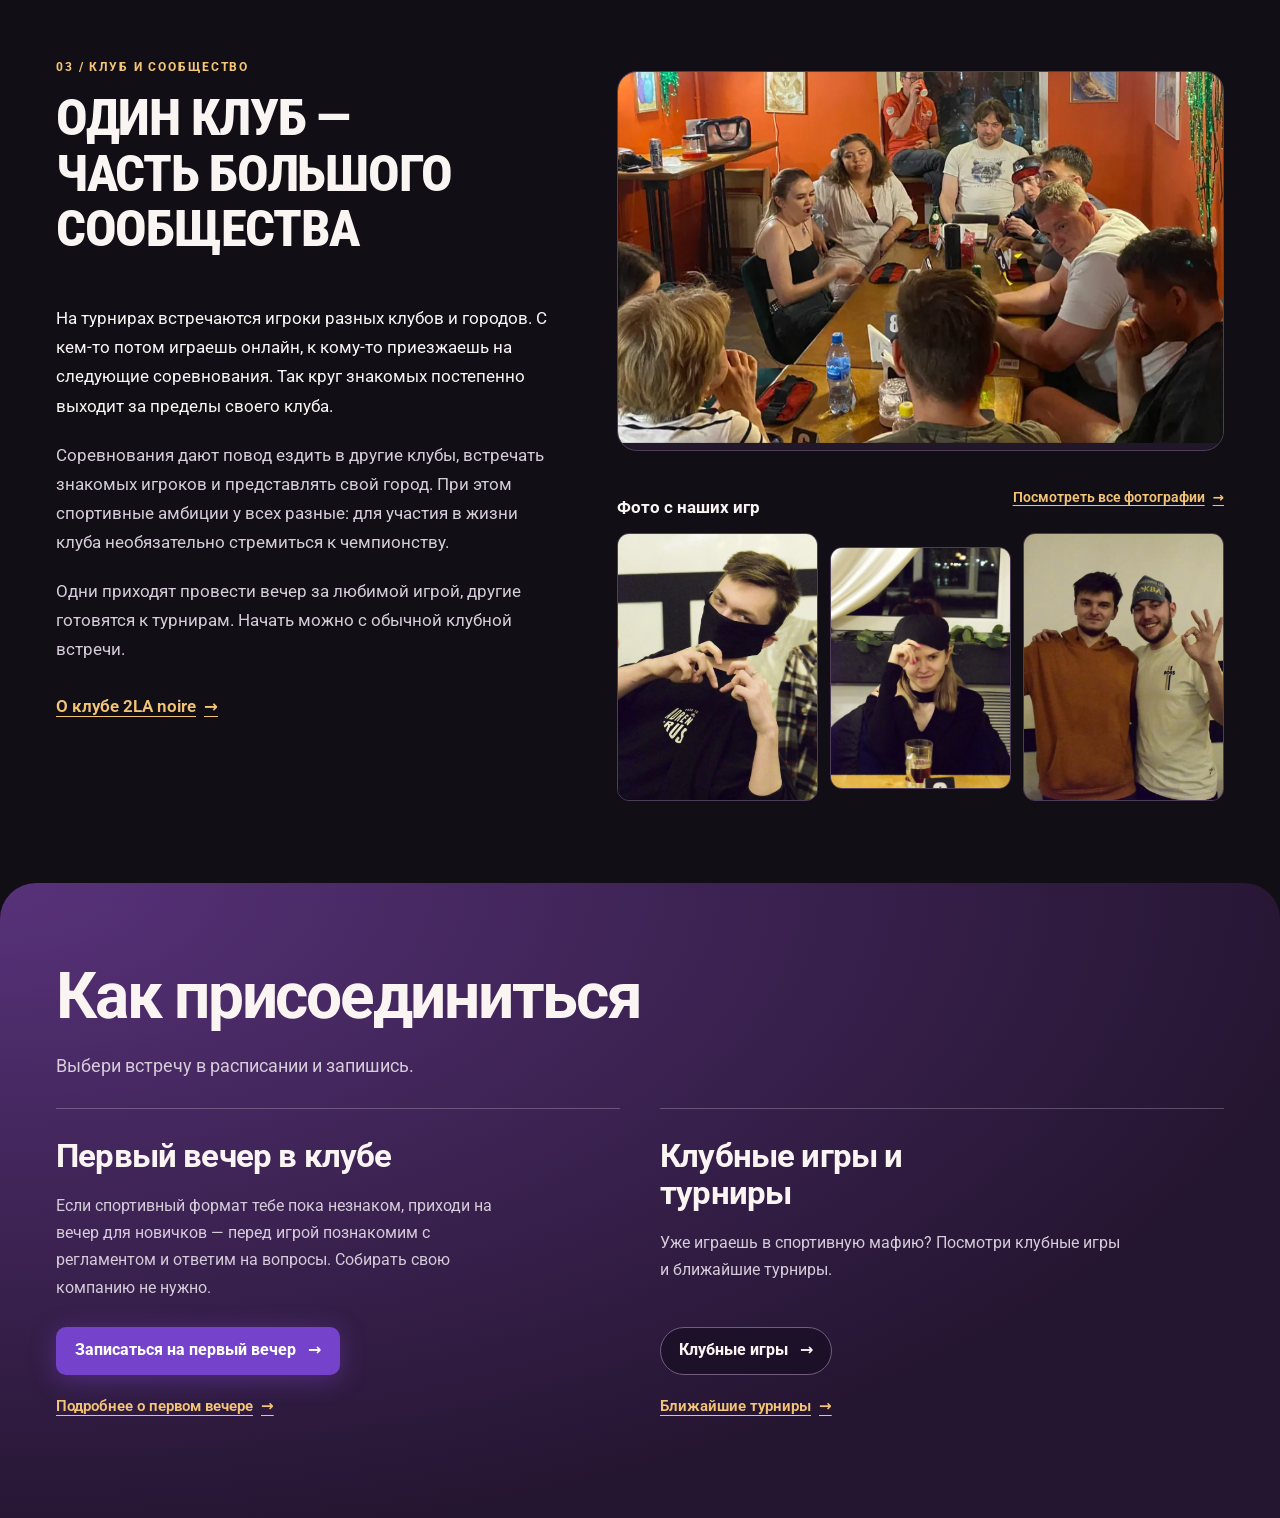
==== commit 0fa5b3b2: "Распределить новые фотографии по страницам без повторов" ====
--- a/index.html
+++ b/index.html
@@ -35,13 +35,13 @@
           <img src="/img/evenings/night.webp" srcset="/img/evenings/night-640.webp 640w, /img/evenings/night.webp 1280w" sizes="(max-width: 1380px) 90vw, 1268px" alt="Игроки в масках за столом 2LA noire" width="1280" height="960" fetchpriority="high">
         </figure>
         <figure class="hero-slide">
-          <img src="/img/evenings/discussion.webp" alt="Игроки слушают речь за столом" width="960" height="1280" loading="lazy" decoding="async">
+          <img src="/img/evenings/club-18.webp" alt="Двое игроков внимательно слушают речь за столом" width="960" height="1280" loading="lazy" decoding="async">
         </figure>
         <figure class="hero-slide">
           <img src="/img/evenings/players.webp" alt="Участники игрового вечера 2LA noire" width="960" height="1280" loading="lazy" decoding="async">
         </figure>
         <figure class="hero-slide">
-          <img src="/img/evenings/table.webp" alt="Участники клуба за игровым столом" width="960" height="1280" loading="lazy" decoding="async">
+          <img src="/img/evenings/club-26.webp" alt="Игровая ночь в клубе: участники в масках" width="1280" height="960" loading="lazy" decoding="async">
         </figure>
       </div>
       <div class="section-inner hero-layout">
@@ -120,7 +120,7 @@
             <p>Если тебе нравится покер, шахматы или соревновательные игры, спортивная мафия может увлечь по той же причине: хочется выиграть благодаря собственным решениям.</p>
           </div>
           <figure class="story-photo story-portrait motion-photo">
-            <img src="/img/evenings/club-06.webp" alt="Игрок с карточкой за игровым столом" width="533" height="800" loading="lazy" decoding="async">
+            <img src="/img/evenings/club-11.webp" alt="Участница Tula Mafia Open 2025 с игровой маской" width="627" height="945" loading="lazy" decoding="async">
           </figure>
         </div>
       </div>
@@ -142,7 +142,7 @@
             <p class="story-bridge">Со знакомыми соперниками появляется собственная история: кого давно хочется обыграть, с кем интересно снова оказаться в одной команде. А если хочется сравнить свой уровень с другими игроками, для этого есть соревнования.</p>
           </div>
           <figure class="story-photo motion-photo">
-            <img src="/img/evenings/club-05.webp" alt="Участники клуба за длинным игровым столом" width="960" height="1280" loading="lazy" decoding="async">
+            <img src="/img/evenings/club-31.webp" alt="Участники клуба обсуждают игру за столом" width="1031" height="1280" loading="lazy" decoding="async">
           </figure>
         </div>
       </div>
@@ -162,7 +162,7 @@
             </div>
           </div>
           <figure class="story-photo story-tournament motion-photo">
-            <img src="/img/evenings/club-03.webp" alt="Участники турнира Tula Mafia Open 2025 за игровым столом" width="1280" height="847" loading="lazy" decoding="async">
+            <img src="/img/evenings/club-02.webp" alt="Участники Tula Mafia Open 2025 во время выступления игрока" width="1280" height="853" loading="lazy" decoding="async">
             <figcaption>Tula Mafia Open 2025</figcaption>
           </figure>
         </div>
@@ -187,7 +187,7 @@
         </div>
         <div class="community-photos">
           <figure class="story-photo story-group motion-photo">
-            <img src="/img/evenings/club-02.webp" alt="Обсуждение за столом на Tula Mafia Open 2025" width="1280" height="853" loading="lazy" decoding="async">
+            <img src="/img/evenings/club-29.webp" alt="Клубная игра в кафе «Суп с котом»" width="960" height="1280" loading="lazy" decoding="async">
           </figure>
         <div class="home-gallery story-gallery" id="gallery">
           <div class="gallery-heading">
--- a/site.css
+++ b/site.css
@@ -826,12 +826,12 @@
 .home-story #player .story-heading h3 span { color: var(--link); }
 .home-story #player .story-layout { grid-template-columns: minmax(0,.72fr) minmax(0,1fr); gap: clamp(36px,8vw,120px); }
 .home-story #player .story-photo { margin-top: 14px; border-radius: 80px 16px 16px; }
-.home-story #player .story-photo img { height: clamp(400px,42vw,590px); object-position: center 36%; }
+.home-story #player .story-photo img { height: clamp(400px,42vw,590px); object-position: center 64%; }
 
 /* A lighter spread gives the hobby/sport chapter its own pace. */
 .home-story #whats-next .story-heading h2 { max-width: 24ch; text-transform: none; font-size: clamp(2.25rem,5.3vw,4.5rem); letter-spacing: -.04em; }
 .home-story #whats-next .story-photo { border-radius: 16px 80px 16px 16px; }
-.home-story #whats-next .story-photo img { height: clamp(420px,44vw,620px); object-position: center 42%; }
+.home-story #whats-next .story-photo img { height: clamp(420px,44vw,620px); object-position: center 48%; }
 .home-story #sport .story-photo { border: 0; box-shadow: 0 18px 45px #28172e18; }
 .home-story #sport .story-photo img { height: clamp(360px,35vw,510px); }
 .home-story #sport .story-photo figcaption { position: absolute; inset: auto 0 0; color: #fff; padding: 30px 18px 16px; background: linear-gradient(transparent,#110e16c9); }
@@ -841,7 +841,7 @@
 .home-story .community-story .story-heading h2 { max-width: 18ch; font-size: clamp(2rem,4vw,3.5rem); }
 .home-story .community-photos { padding-top: 14px; }
 .home-story .community-photos .story-group { position: relative; top: auto; border-radius: 20px; }
-.home-story .story-group img { height: auto; aspect-ratio: 16/10; object-position: center; }
+.home-story .story-group img { height: auto; aspect-ratio: 16/10; object-position: center 66%; }
 .home-story .story-gallery { margin-top: 24px; background: transparent; padding-bottom: 18px; }
 .home-story .story-gallery .gallery-heading { gap: 4px 16px; margin-bottom: 14px; }
 .home-story .story-gallery h3 { margin: 0; font-size: 1.05rem; line-height: 1.3; }
@@ -950,9 +950,9 @@
 }
 .home-story .hero-slide::after { background: linear-gradient(180deg,#100d1508 30%,#100d154d 100%); }
 .home-story .hero-slide:nth-child(1) img { object-position: 58% 50%; }
-.home-story .hero-slide:nth-child(2) img { object-position: 50% 35%; }
+.home-story .hero-slide:nth-child(2) img { object-position: 50% 64%; }
 .home-story .hero-slide:nth-child(3) img { object-position: 50% 38%; }
-.home-story .hero-slide:nth-child(4) img { object-position: 50% 44%; }
+.home-story .hero-slide:nth-child(4) img { object-position: 50% 54%; }
 .home-story .hero-layout { display: block; max-width: 1380px; padding: clamp(64px,8vw,110px) var(--gutter) clamp(90px,9vw,130px); }
 .home-story .hero-copy { width: 45%; padding: 0; text-align: left; }
 .home-story .hero .eyebrow { margin-bottom: 22px; letter-spacing: .2em; }
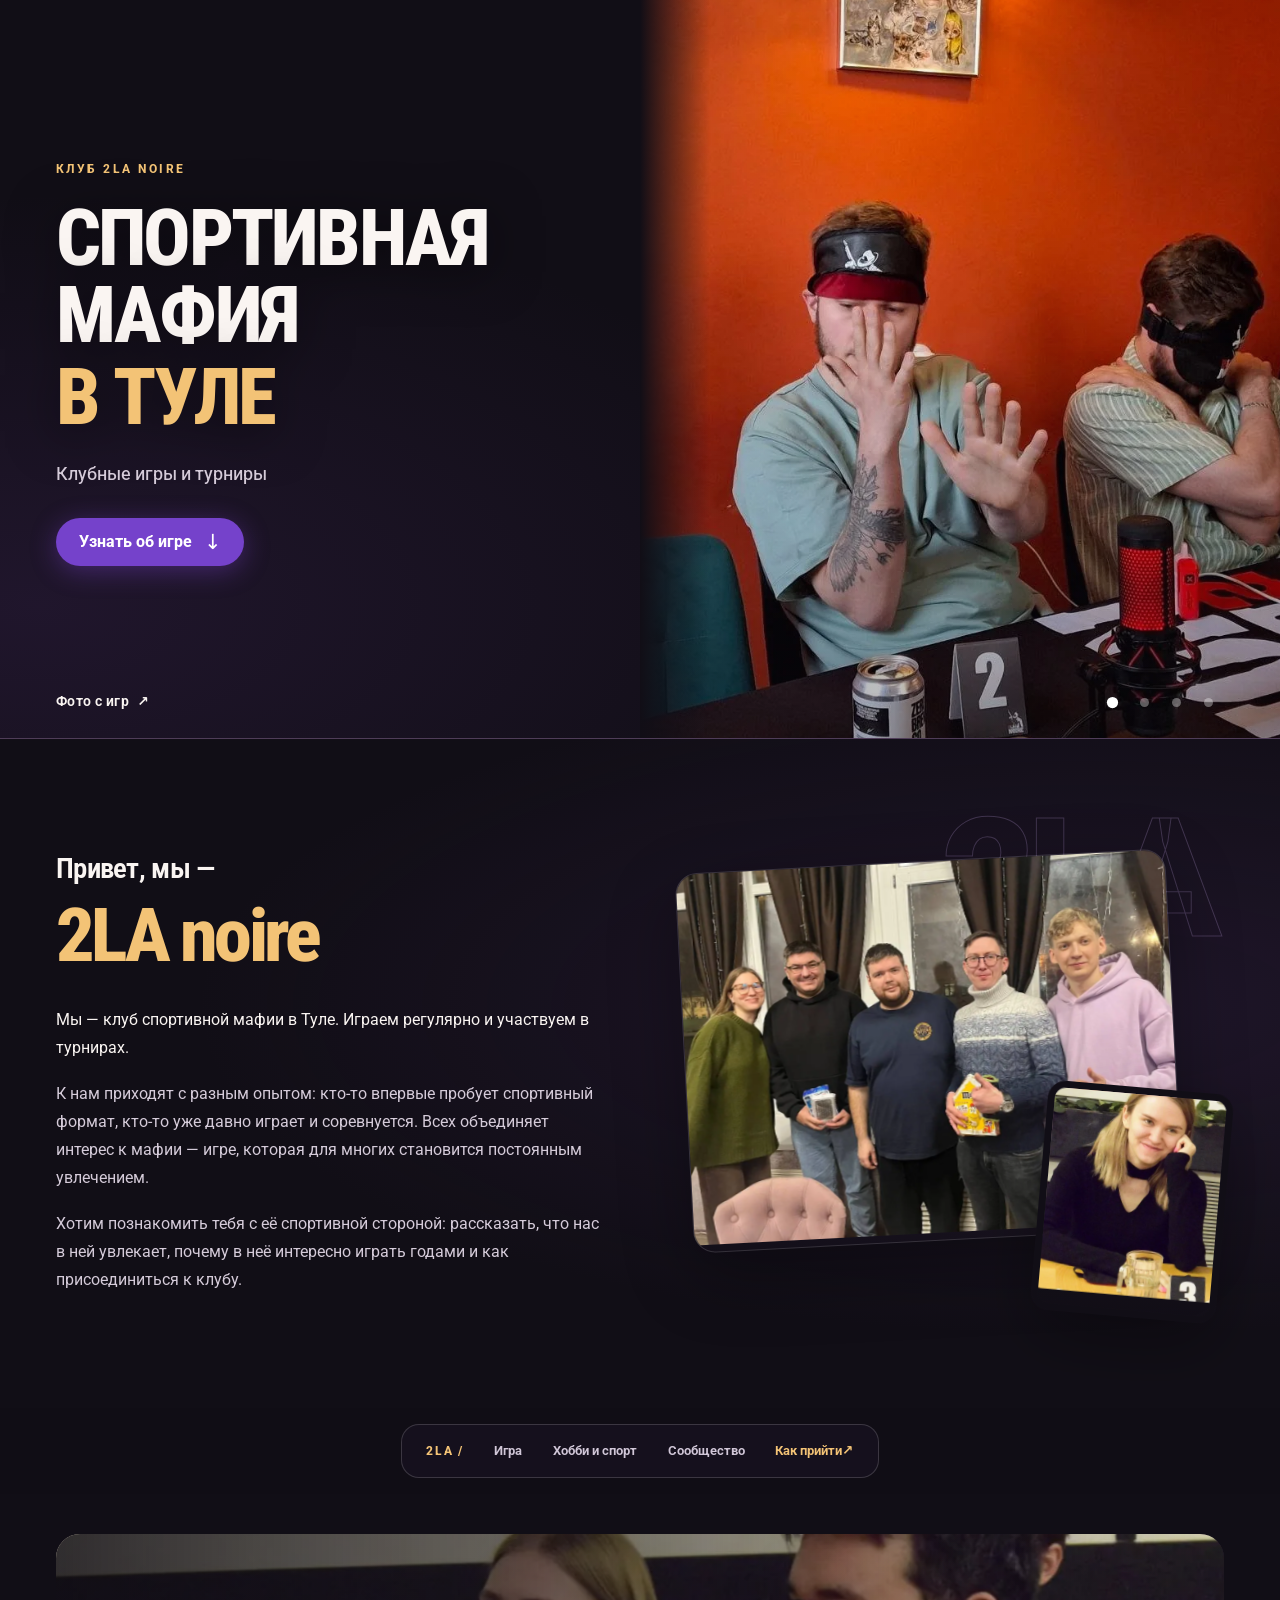
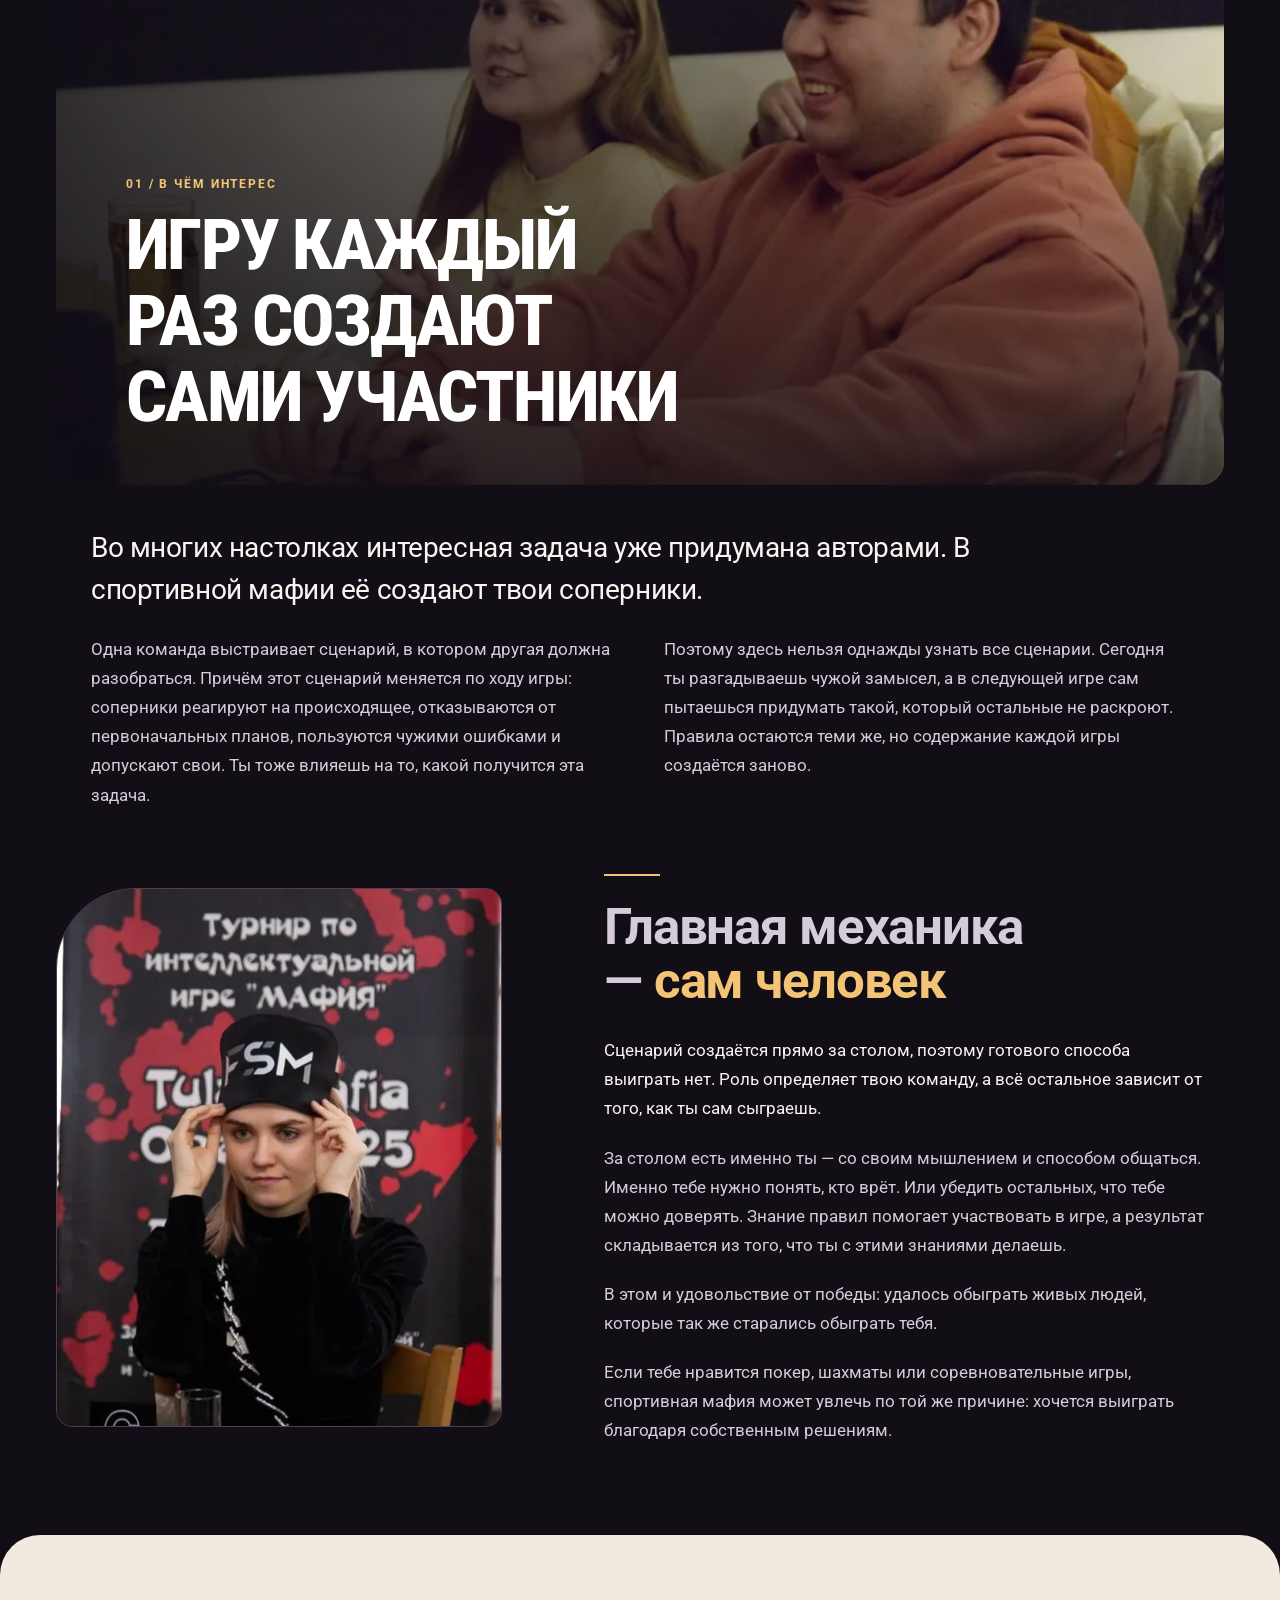
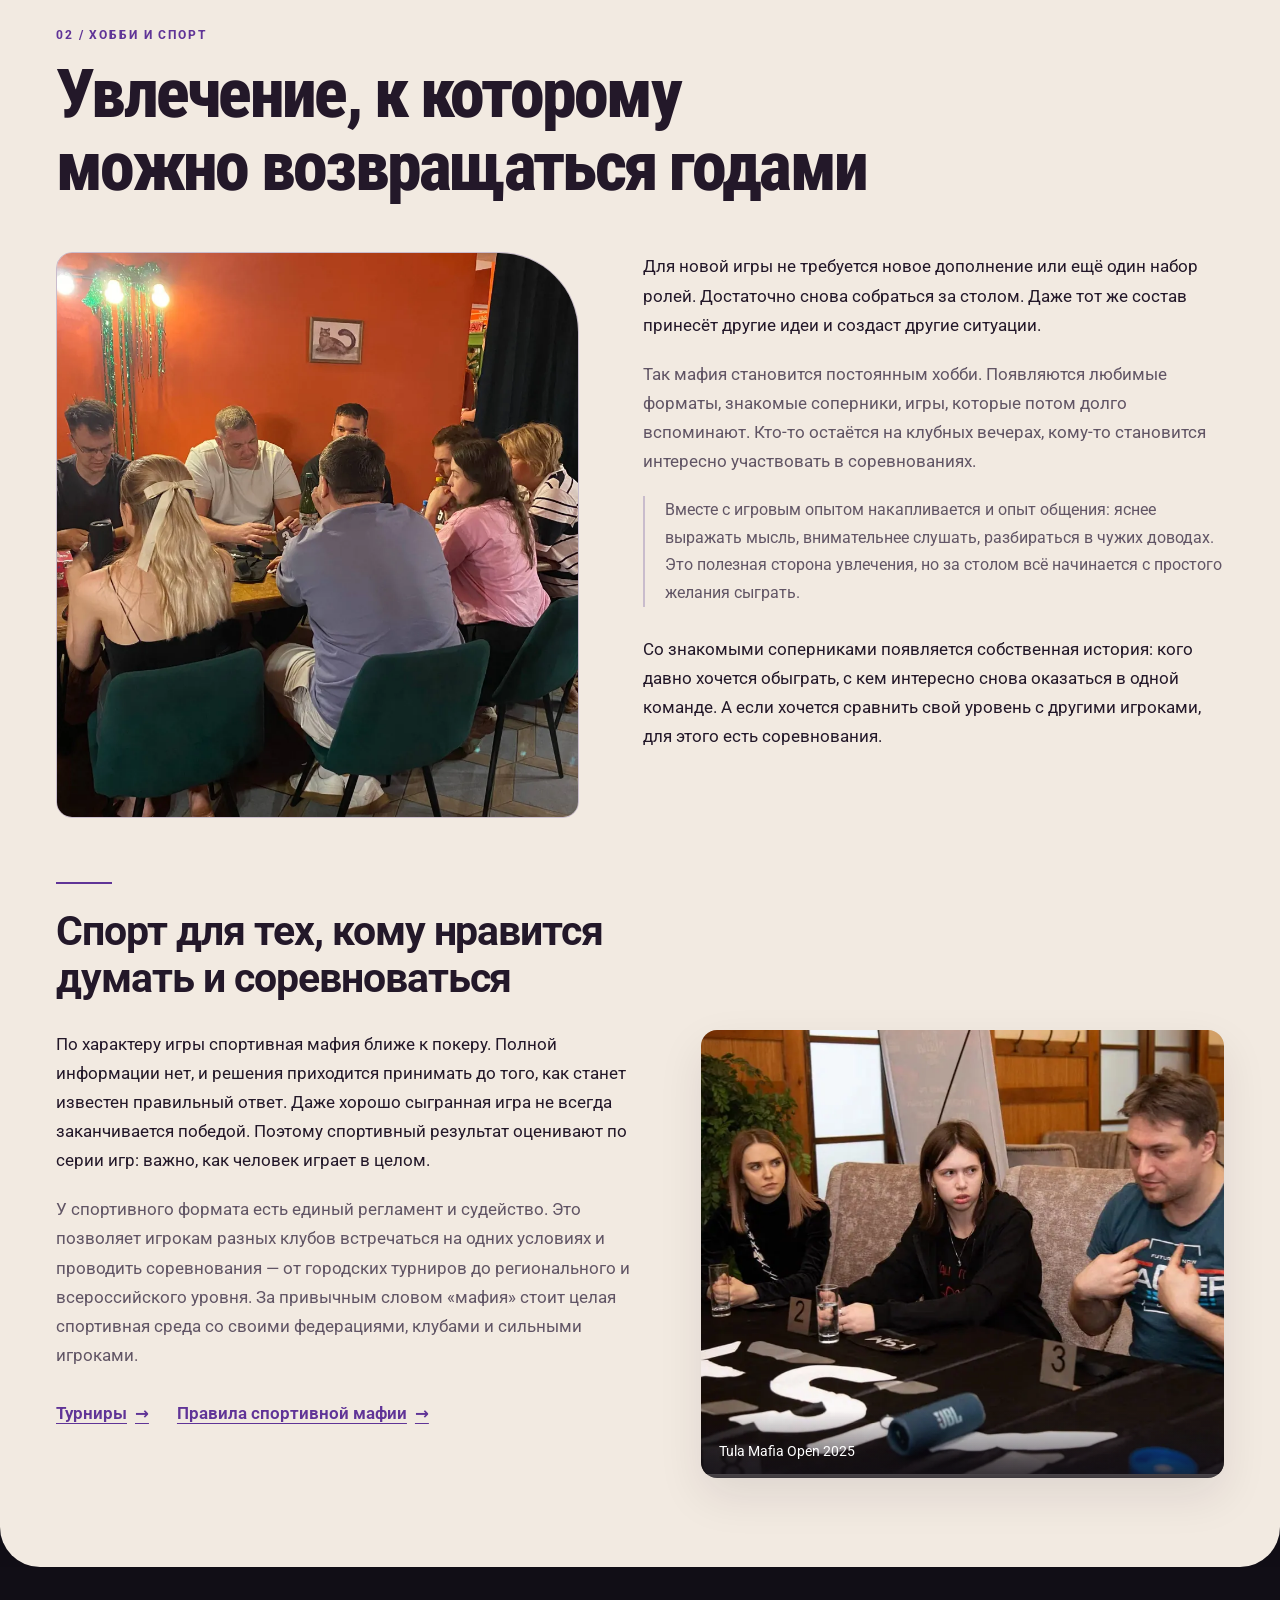
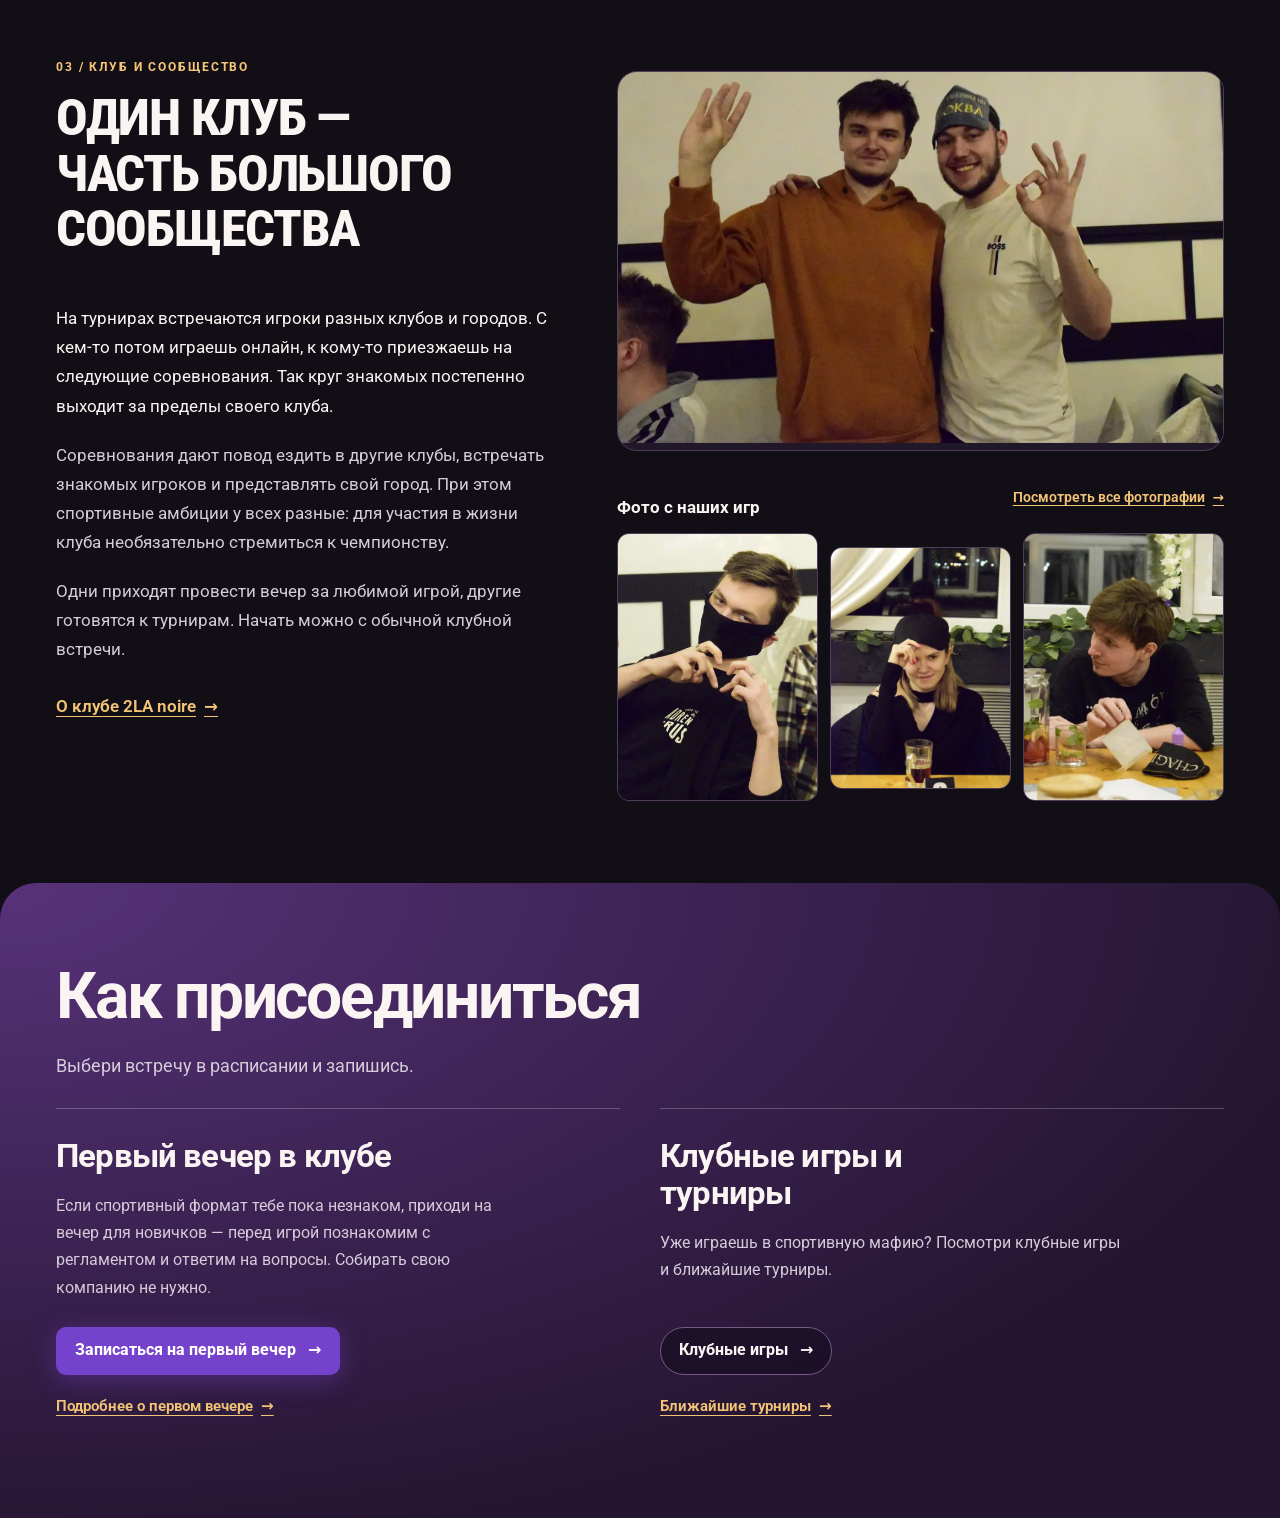
==== commit 2f0b372a: "Заменить неудачный кадр в блоке сообщества" ====
--- a/index.html
+++ b/index.html
@@ -187,7 +187,7 @@
         </div>
         <div class="community-photos">
           <figure class="story-photo story-group motion-photo">
-            <img src="/img/evenings/club-29.webp" alt="Клубная игра в кафе «Суп с котом»" width="960" height="1280" loading="lazy" decoding="async">
+            <img src="/img/evenings/club-13.webp" alt="Двое участников клуба вместе после игры" width="1280" height="853" loading="lazy" decoding="async">
           </figure>
         <div class="home-gallery story-gallery" id="gallery">
           <div class="gallery-heading">
@@ -197,7 +197,7 @@
           <div class="gallery-preview editorial-gallery">
             <a href="/foto/" class="photo photo-preview"><img src="/img/evenings/club-04.webp" width="852" height="964" loading="lazy" decoding="async" alt="Игрок показывает сердце руками за игровым столом"></a>
             <a href="/foto/" class="photo photo-preview"><img src="/img/evenings/club-08.webp" width="853" height="1280" loading="lazy" decoding="async" alt="Участница приподнимает игровую маску"></a>
-            <a href="/foto/" class="photo photo-preview"><img src="/img/evenings/club-13.webp" width="1280" height="853" loading="lazy" decoding="async" alt="Двое участников клуба после игры"></a>
+            <a href="/foto/" class="photo photo-preview"><img src="/img/evenings/club-06.webp" width="533" height="800" loading="lazy" decoding="async" alt="Игрок с карточкой внимательно слушает за столом"></a>
           </div>
         </div>
         </div>
--- a/site.css
+++ b/site.css
@@ -841,7 +841,7 @@
 .home-story .community-story .story-heading h2 { max-width: 18ch; font-size: clamp(2rem,4vw,3.5rem); }
 .home-story .community-photos { padding-top: 14px; }
 .home-story .community-photos .story-group { position: relative; top: auto; border-radius: 20px; }
-.home-story .story-group img { height: auto; aspect-ratio: 16/10; object-position: center 66%; }
+.home-story .story-group img { height: auto; aspect-ratio: 16/10; object-position: center; }
 .home-story .story-gallery { margin-top: 24px; background: transparent; padding-bottom: 18px; }
 .home-story .story-gallery .gallery-heading { gap: 4px 16px; margin-bottom: 14px; }
 .home-story .story-gallery h3 { margin: 0; font-size: 1.05rem; line-height: 1.3; }
@@ -849,6 +849,7 @@
 .home-story .editorial-gallery { grid-template-columns: 1fr .9fr 1fr; gap: 12px; }
 .home-story .editorial-gallery .photo-preview { aspect-ratio: 3/4; border-radius: 12px; }
 .home-story .editorial-gallery .photo-preview:nth-child(2) { transform: translateY(14px); }
+.home-story .editorial-gallery .photo-preview:last-child img { object-position: center 28%; }
 
 /* Closing invitation: two clear routes on a single colour field. */
 .home-story .story-chapter > .story-section.story-join { background: radial-gradient(ellipse at 0 0,#58327a,transparent 75%),#241530; padding-top: clamp(48px,6vw,80px); border-radius: 36px 36px 0 0; }
